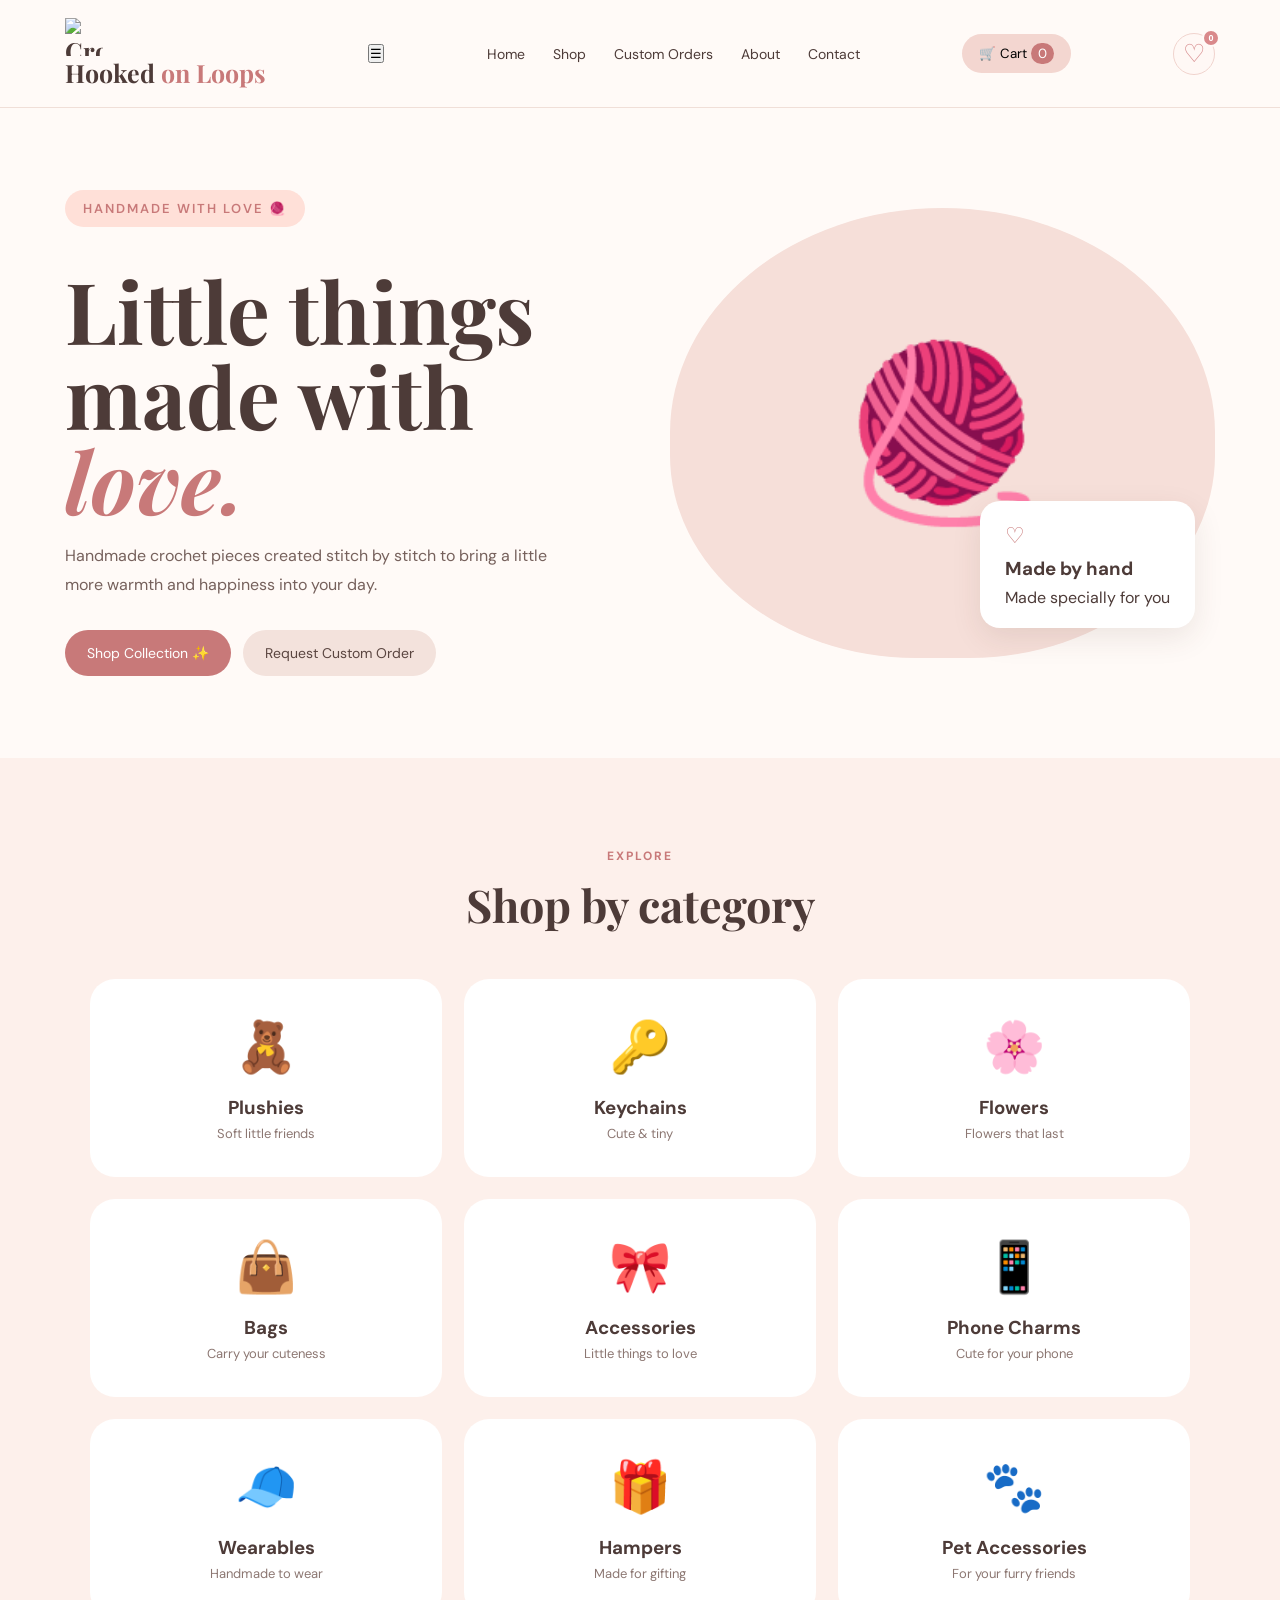
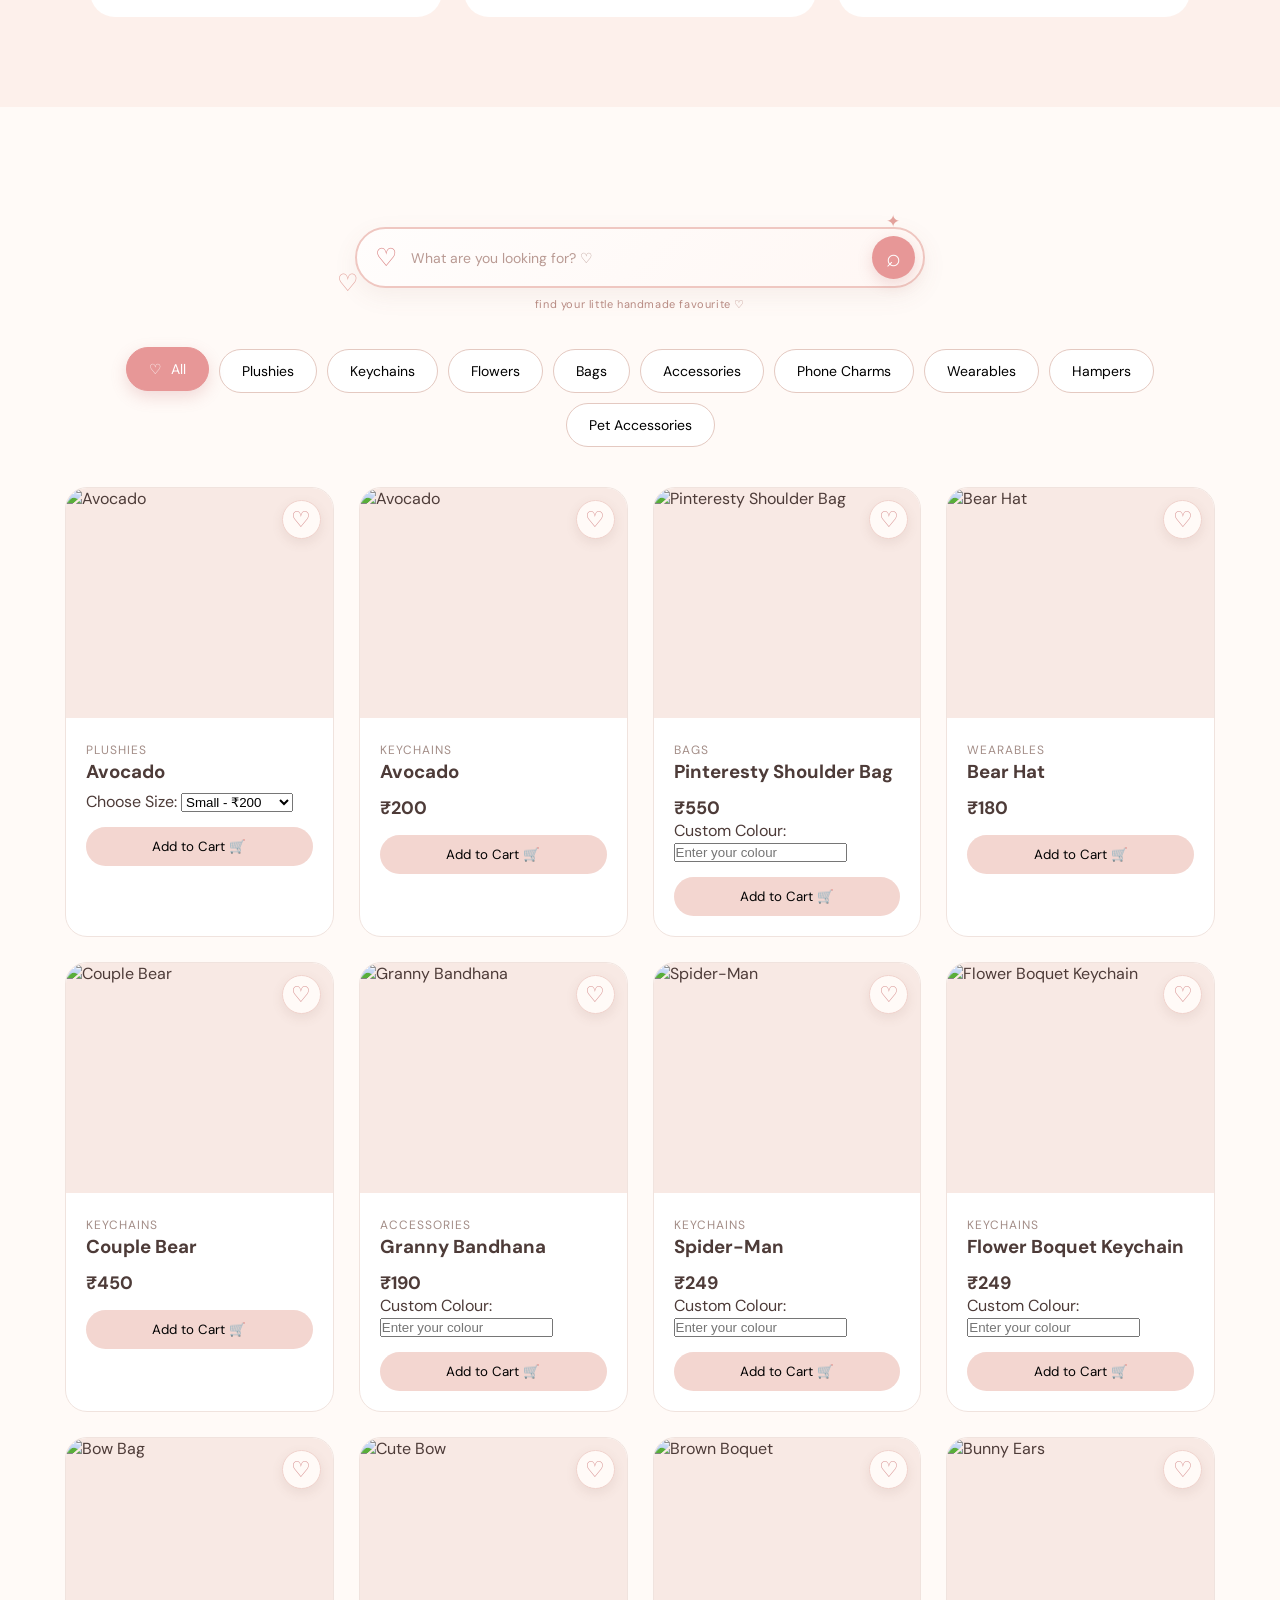
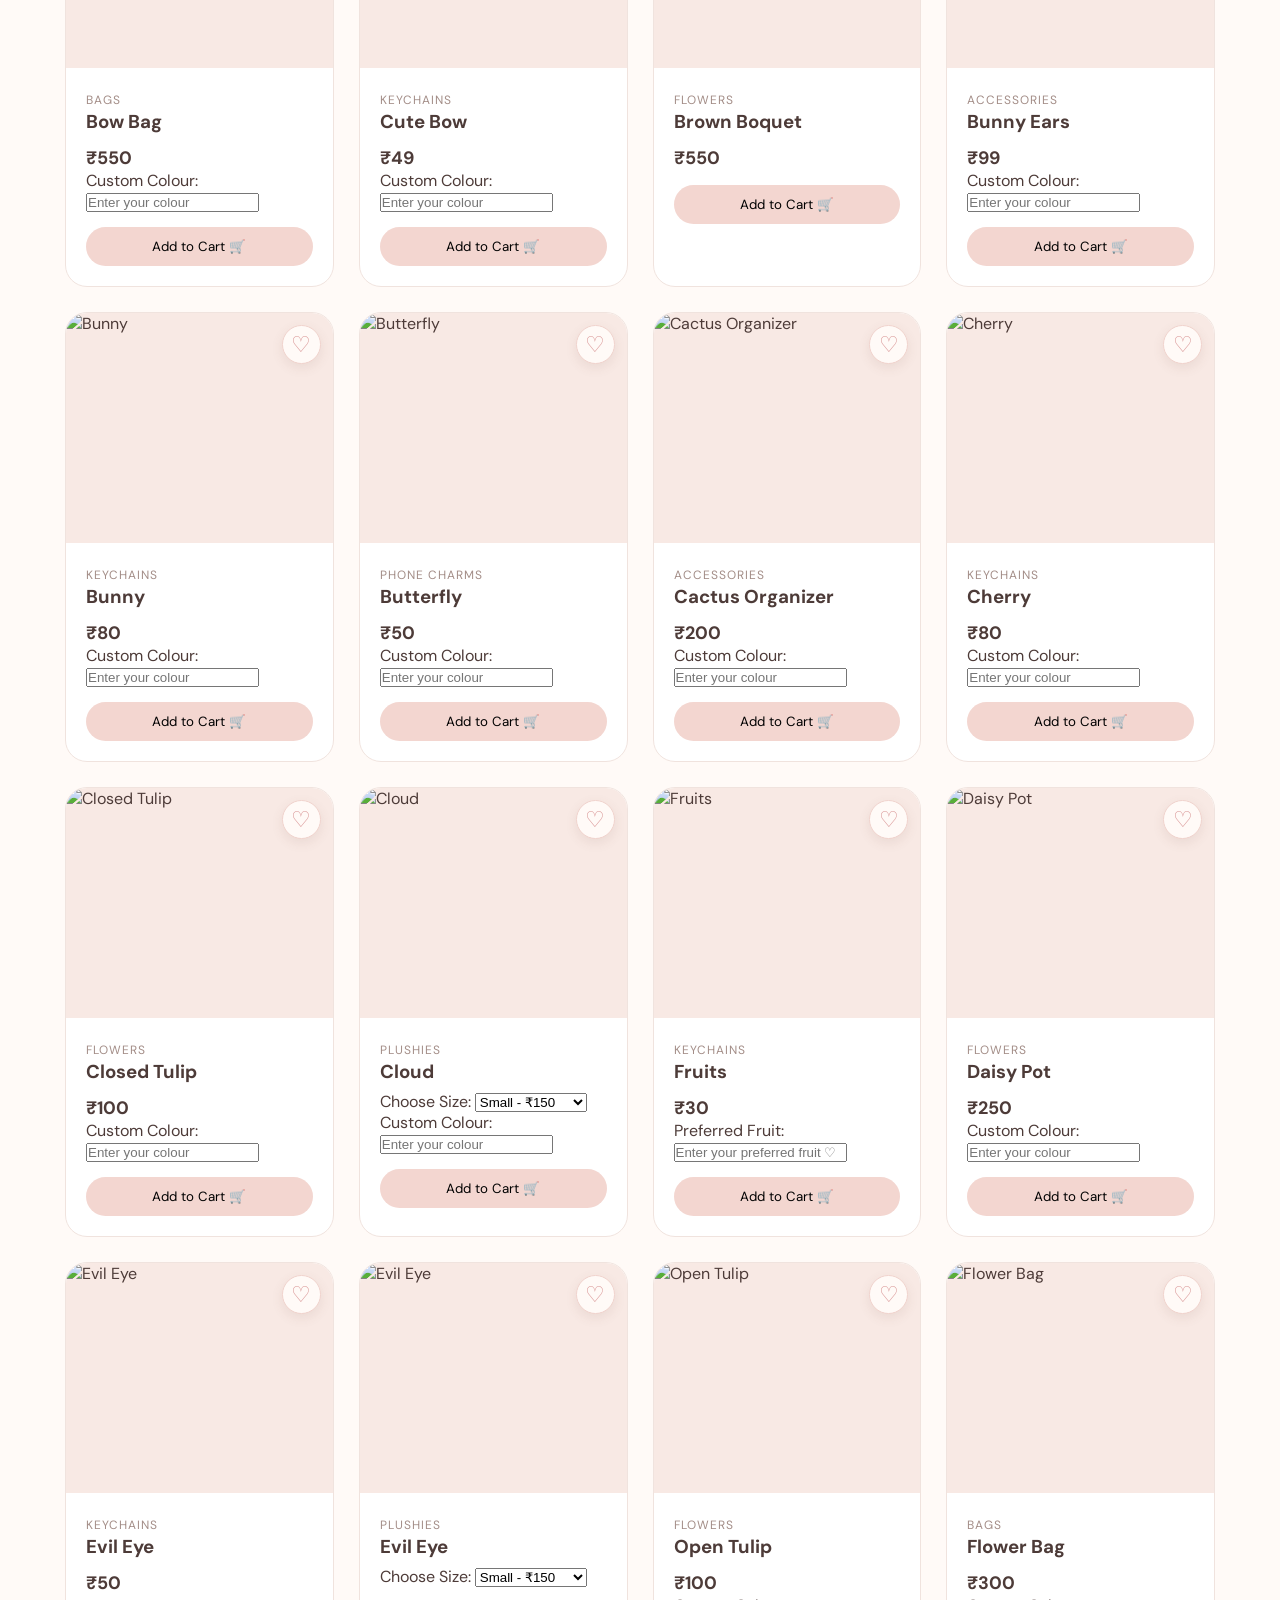
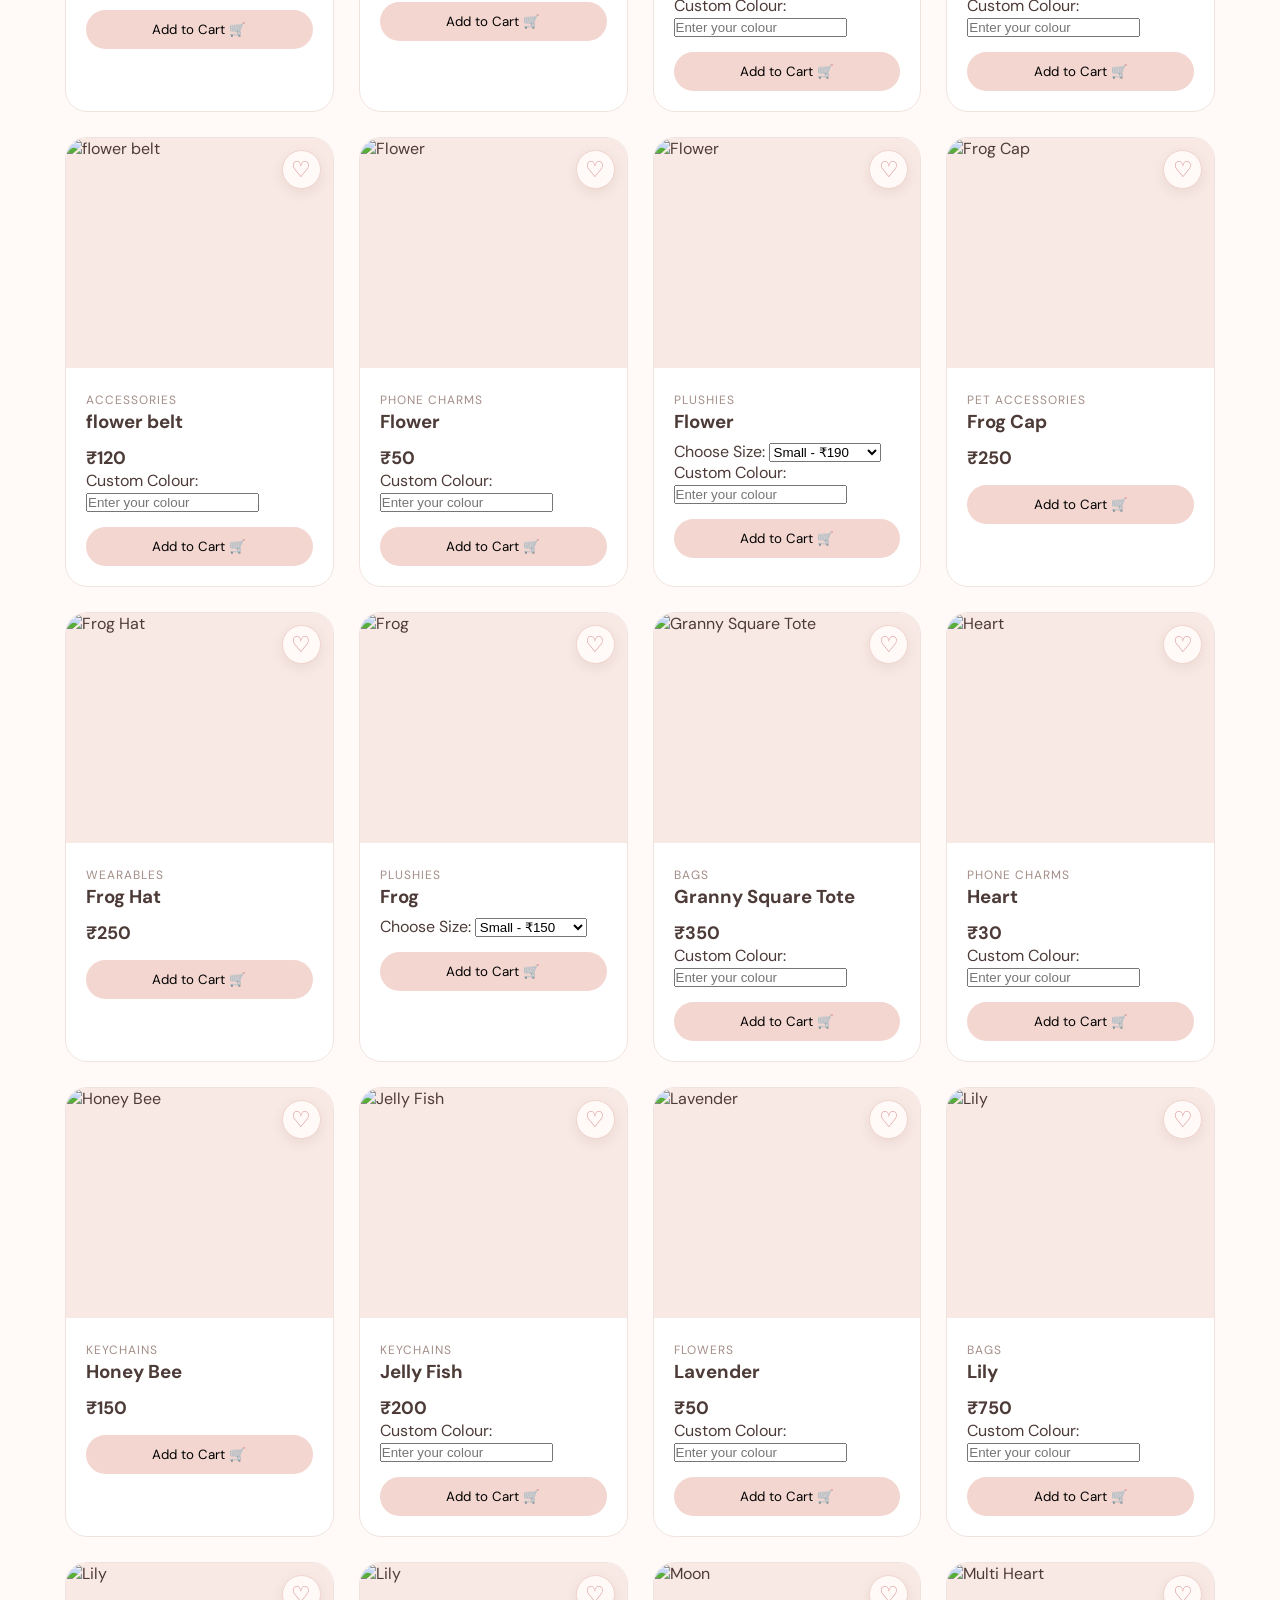
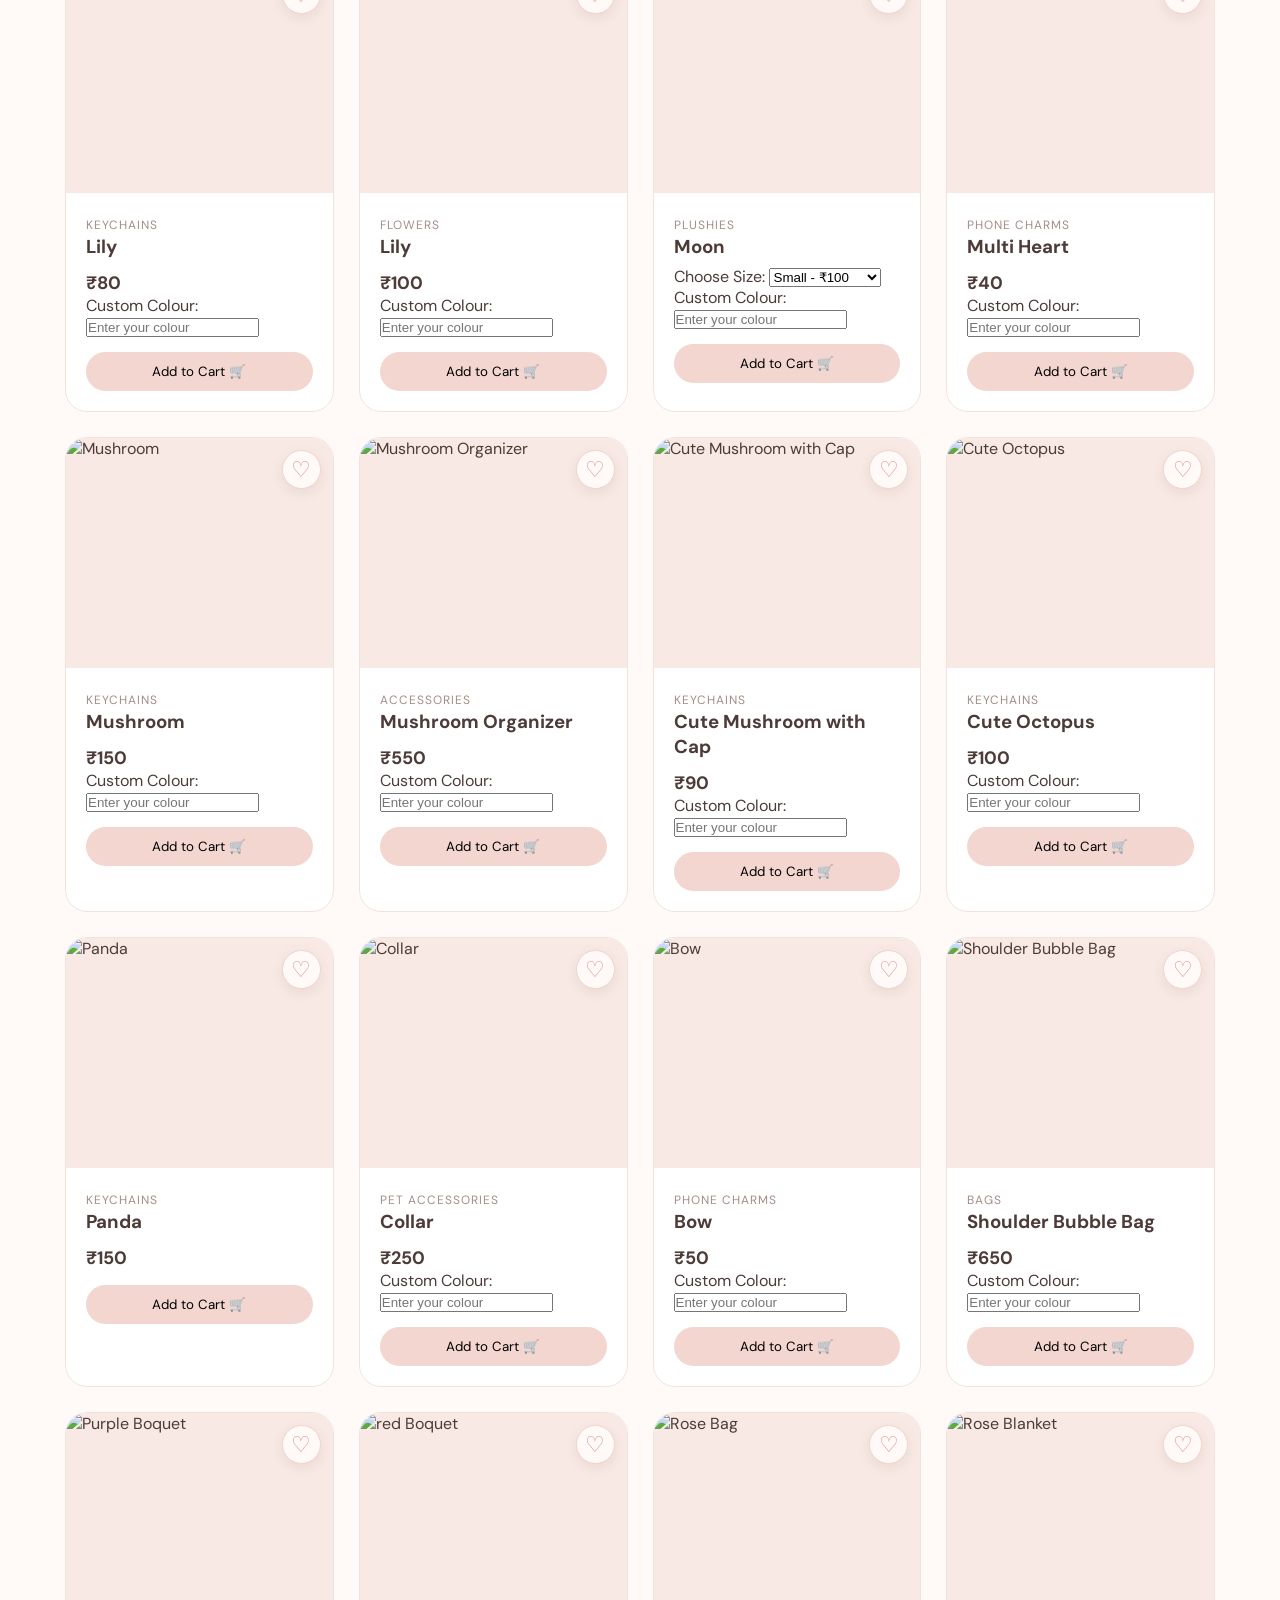
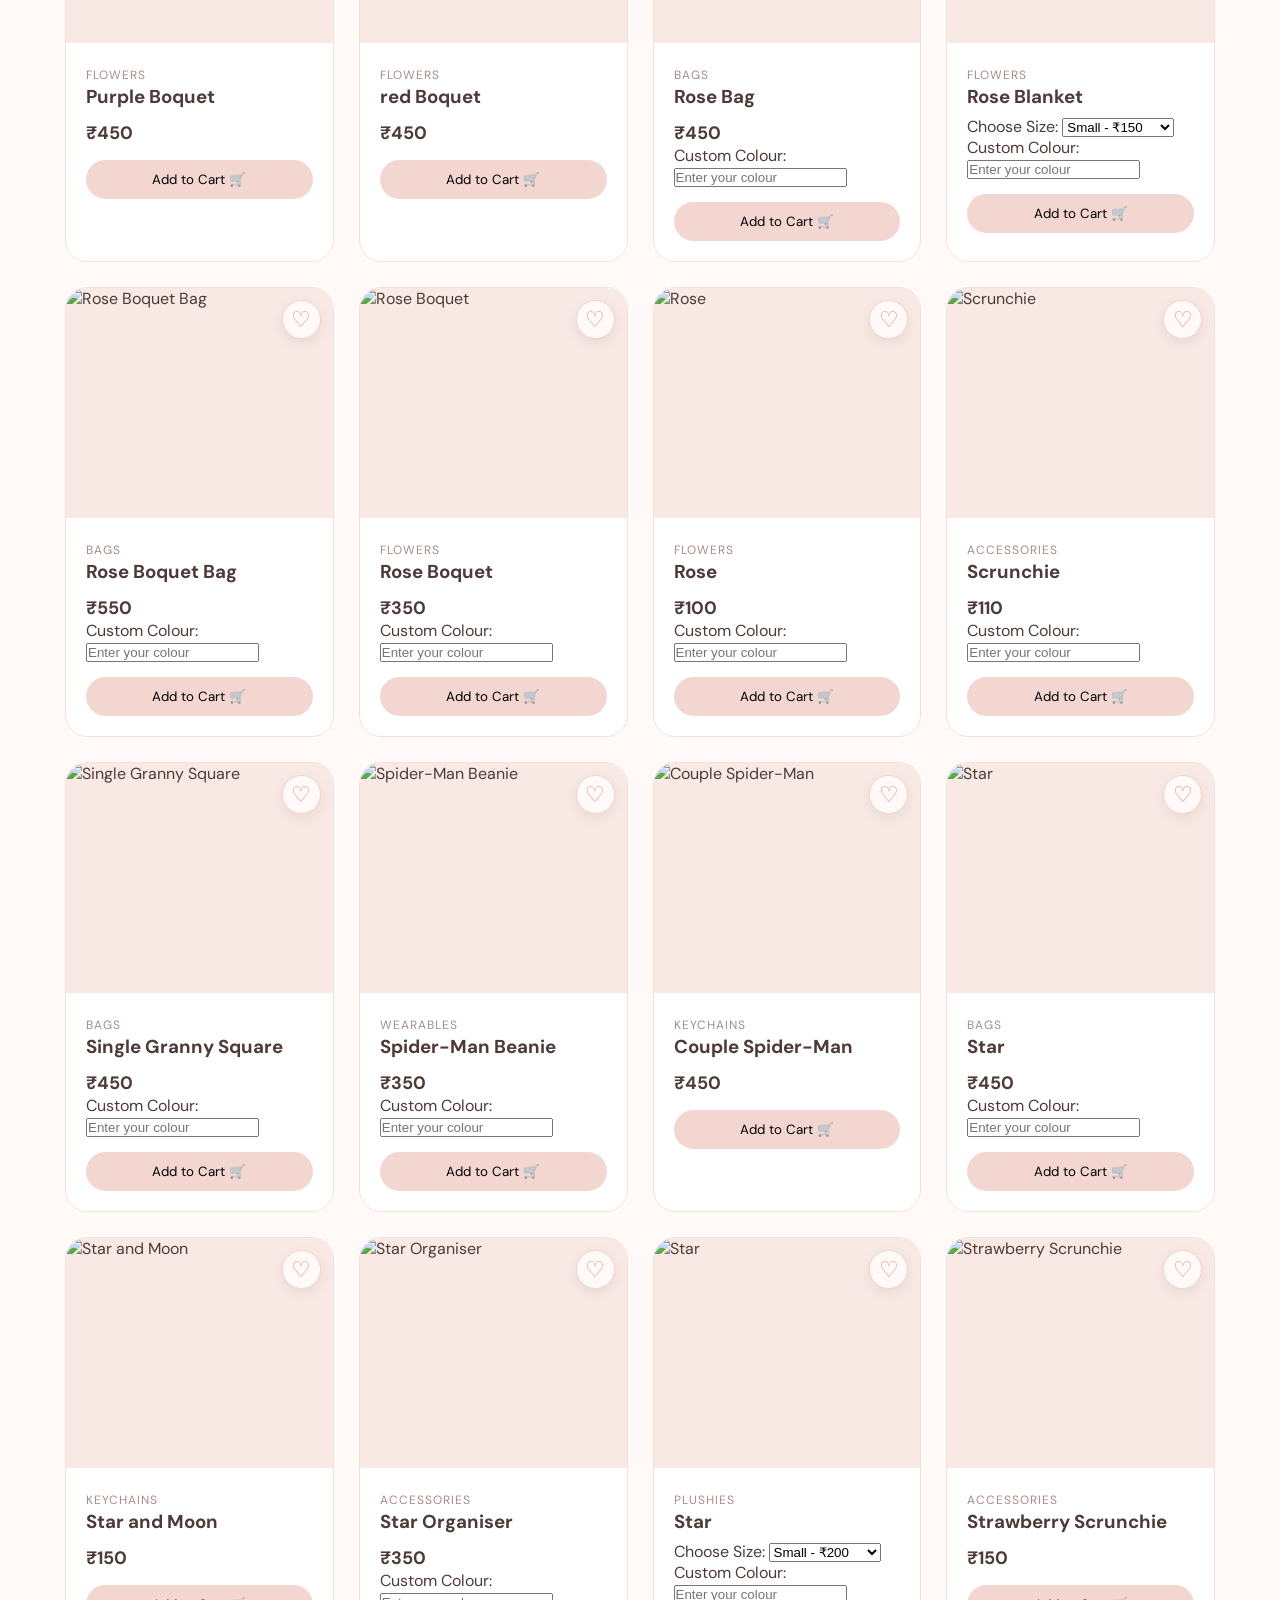
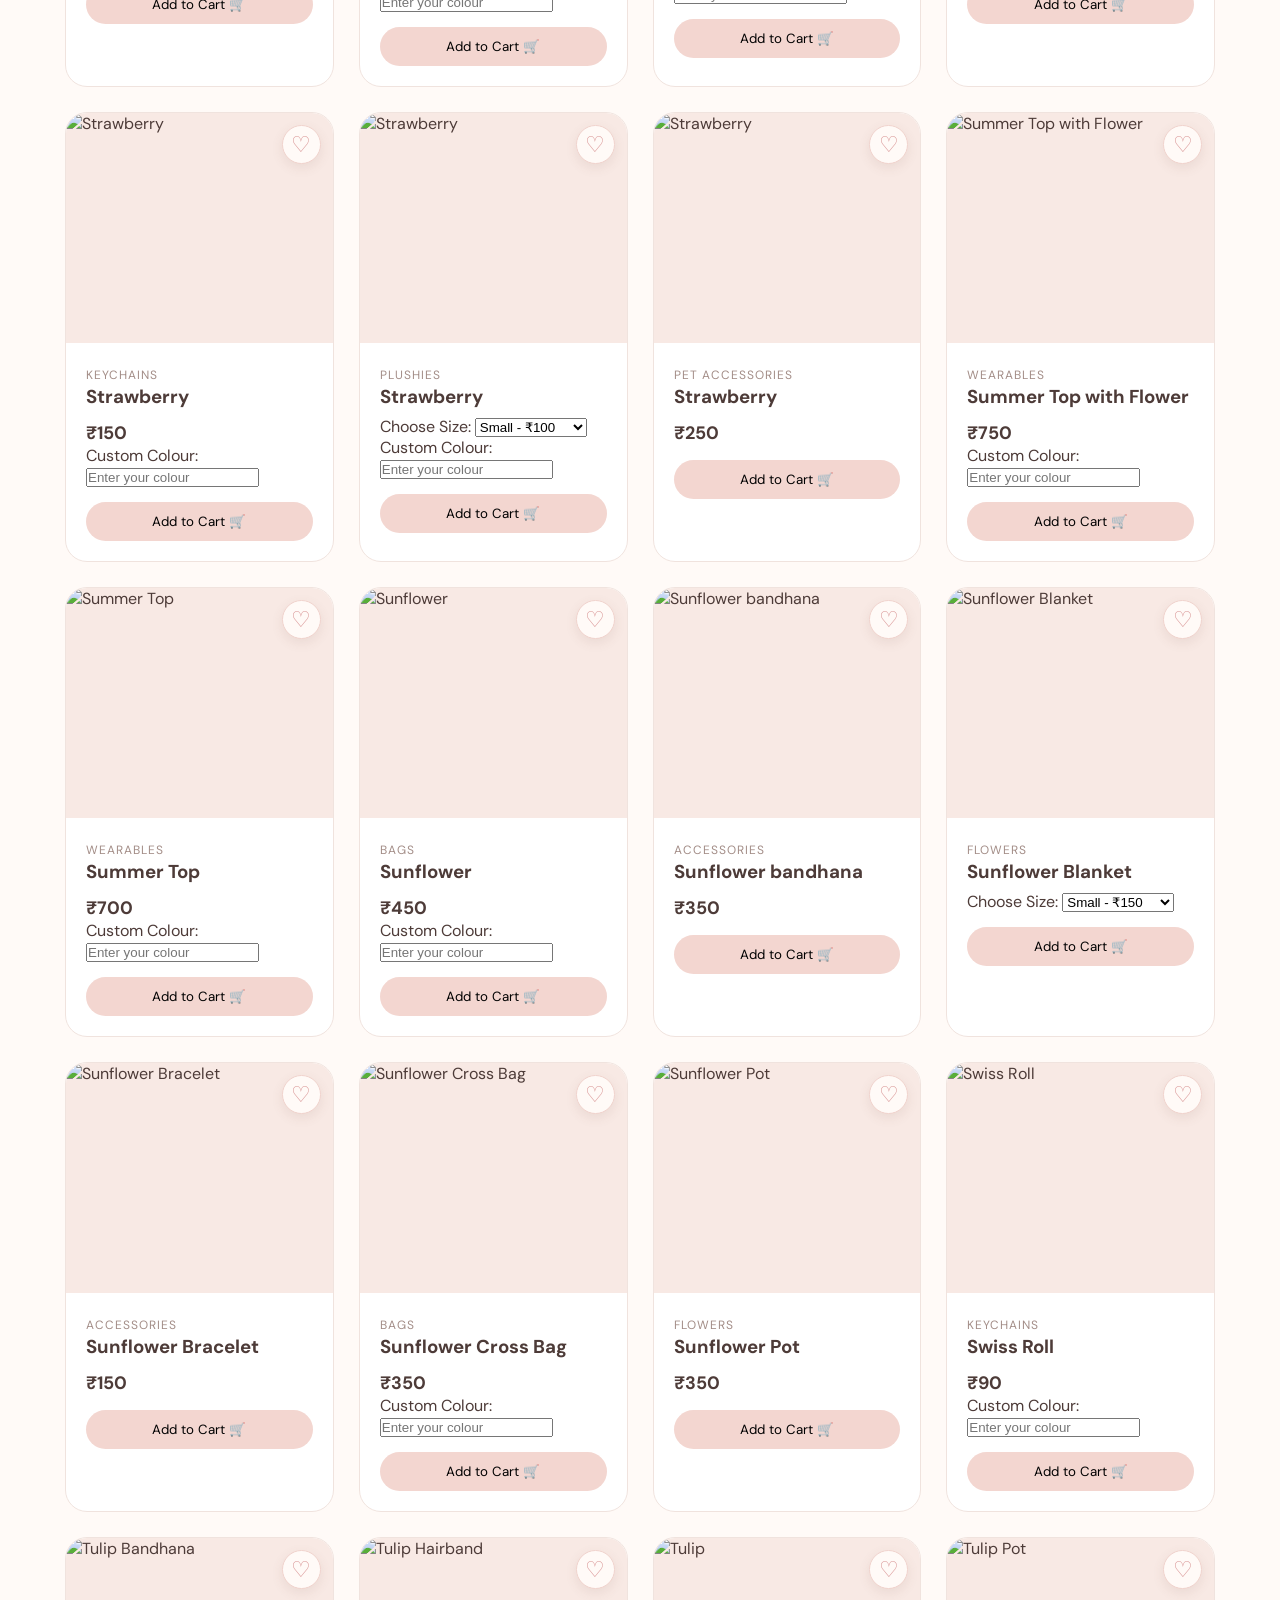
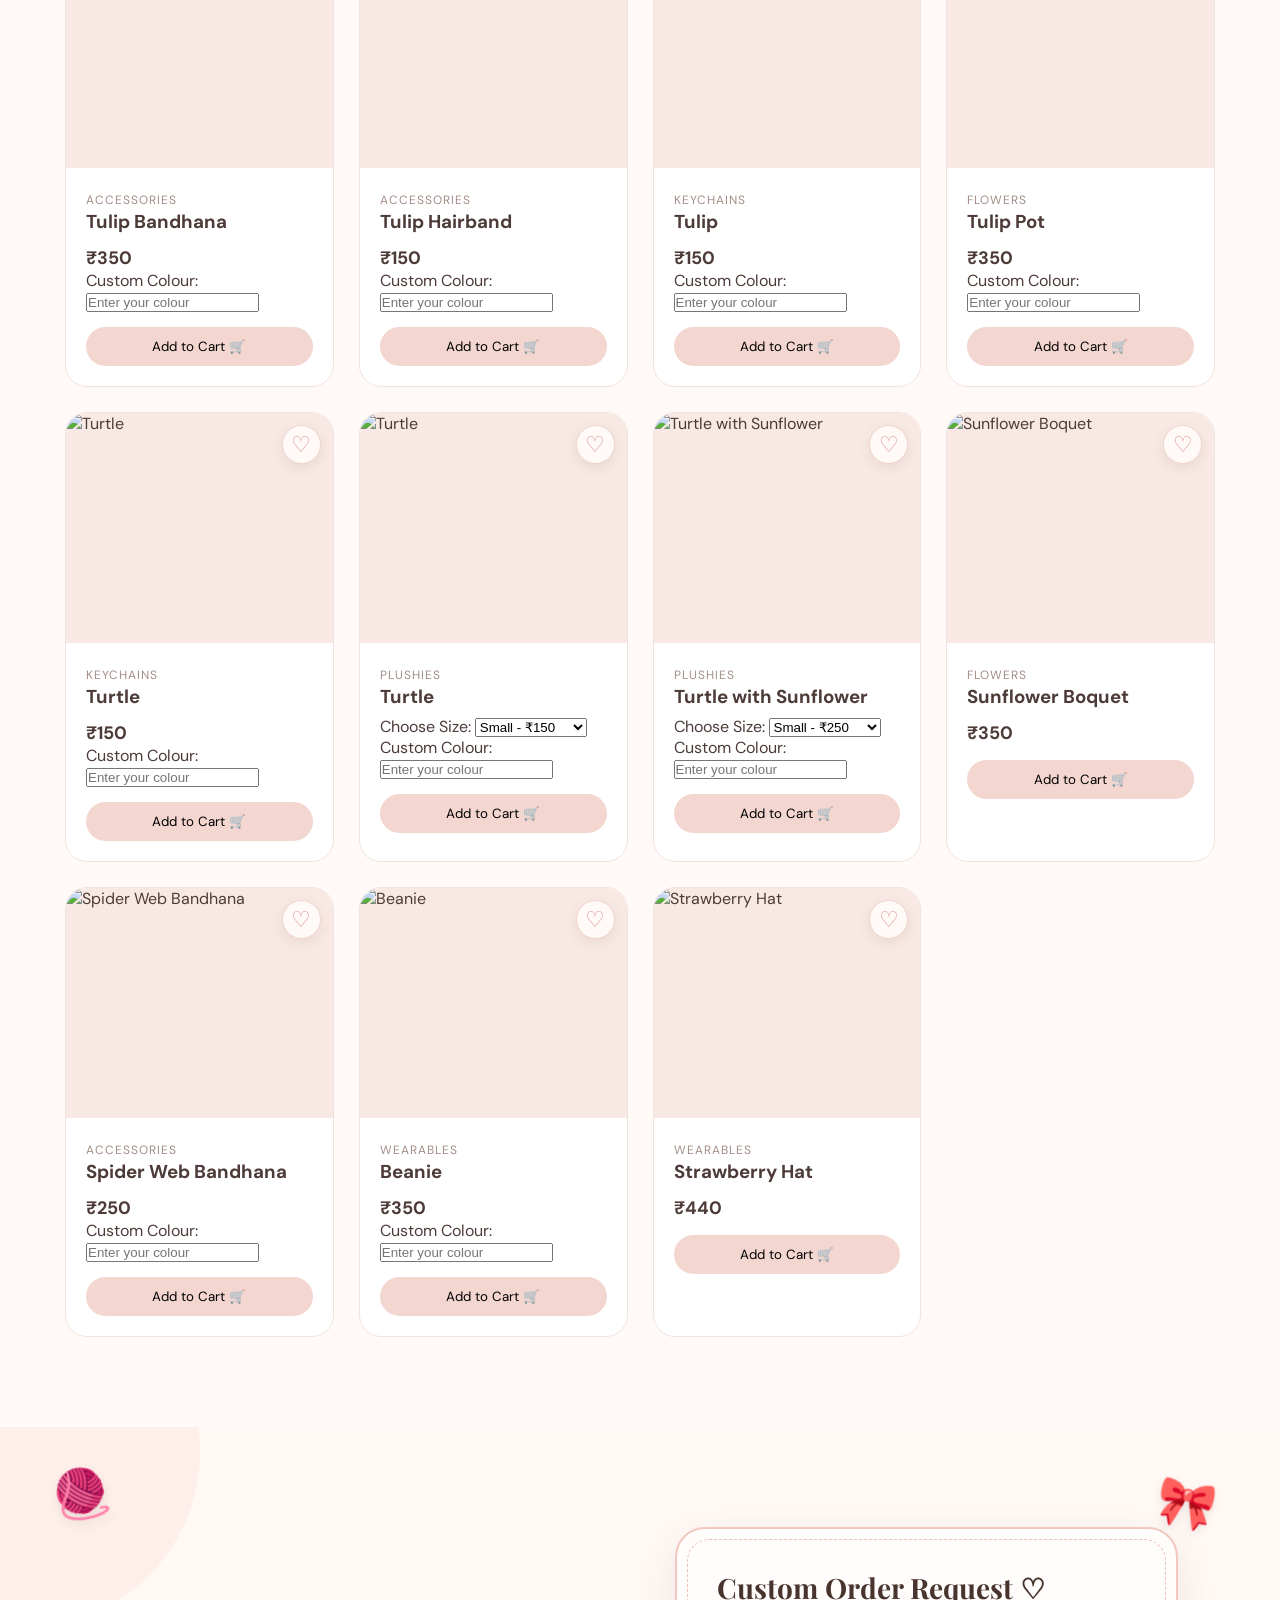
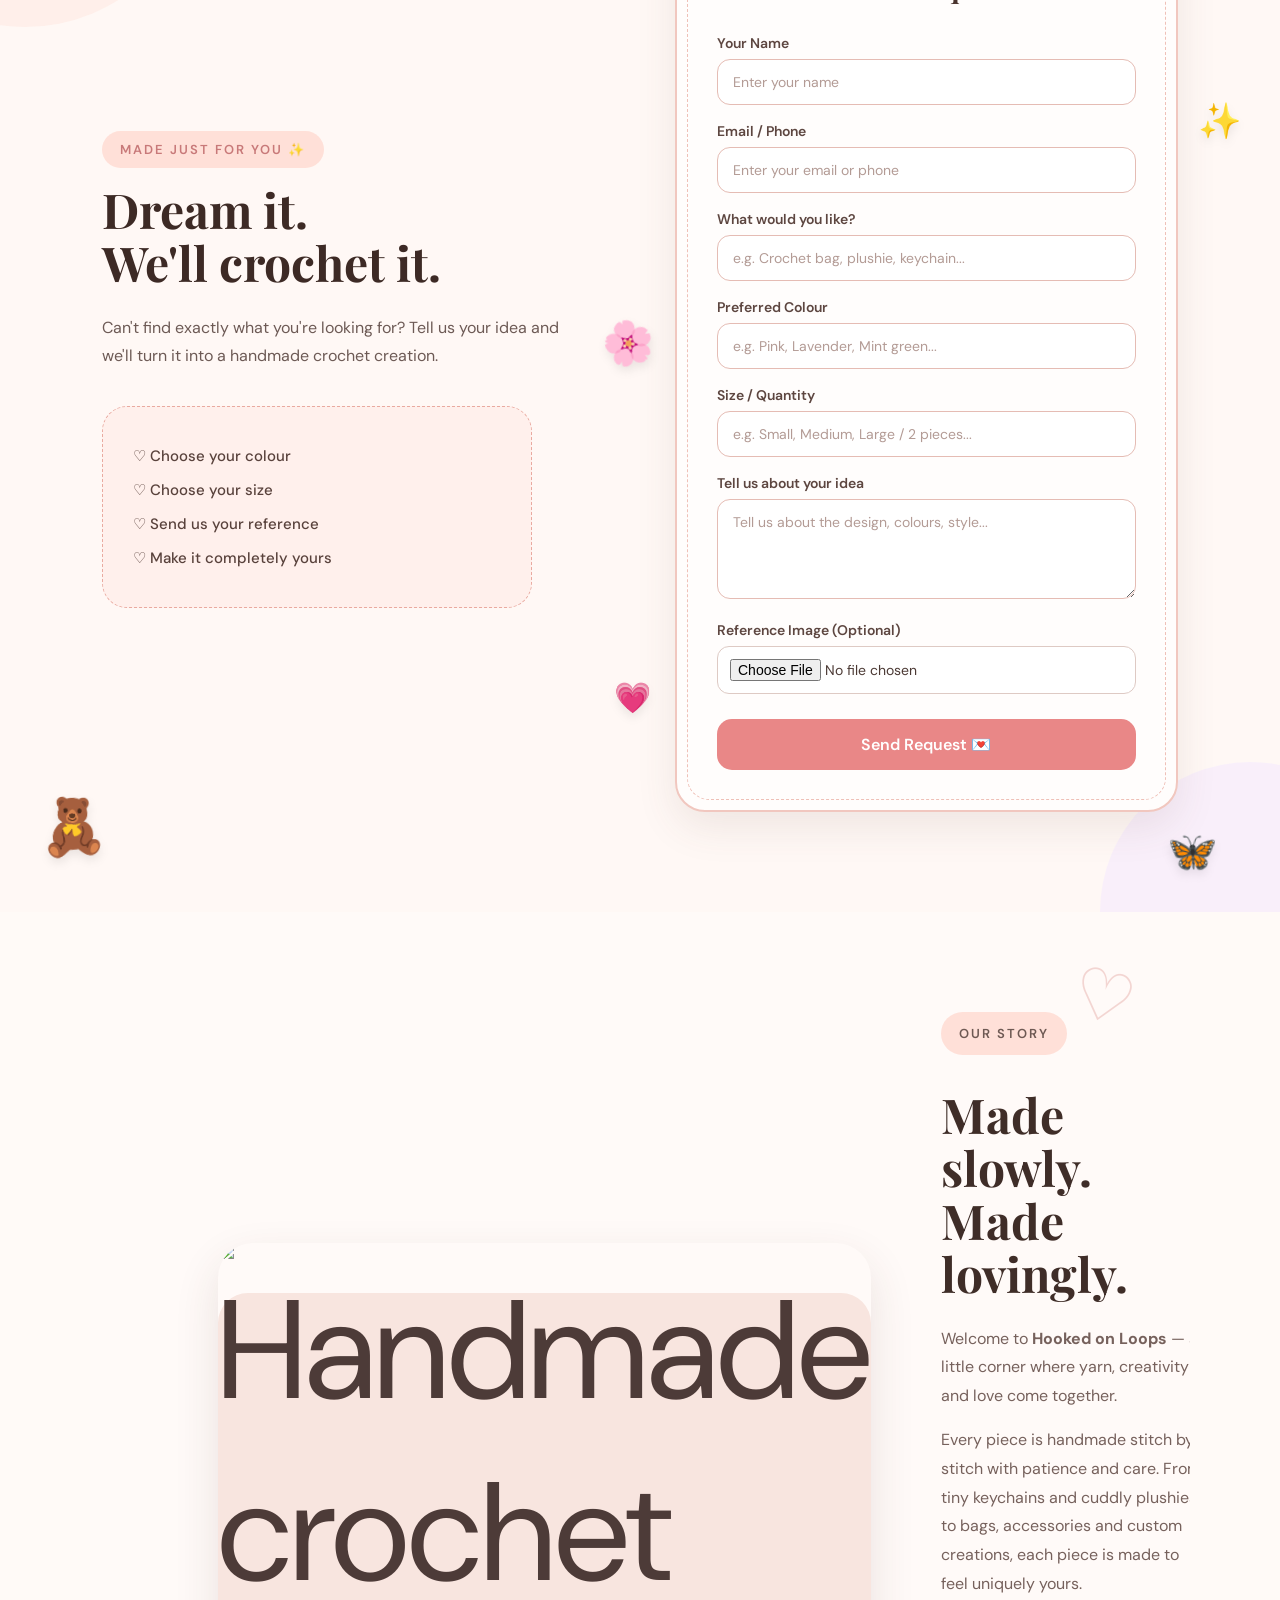
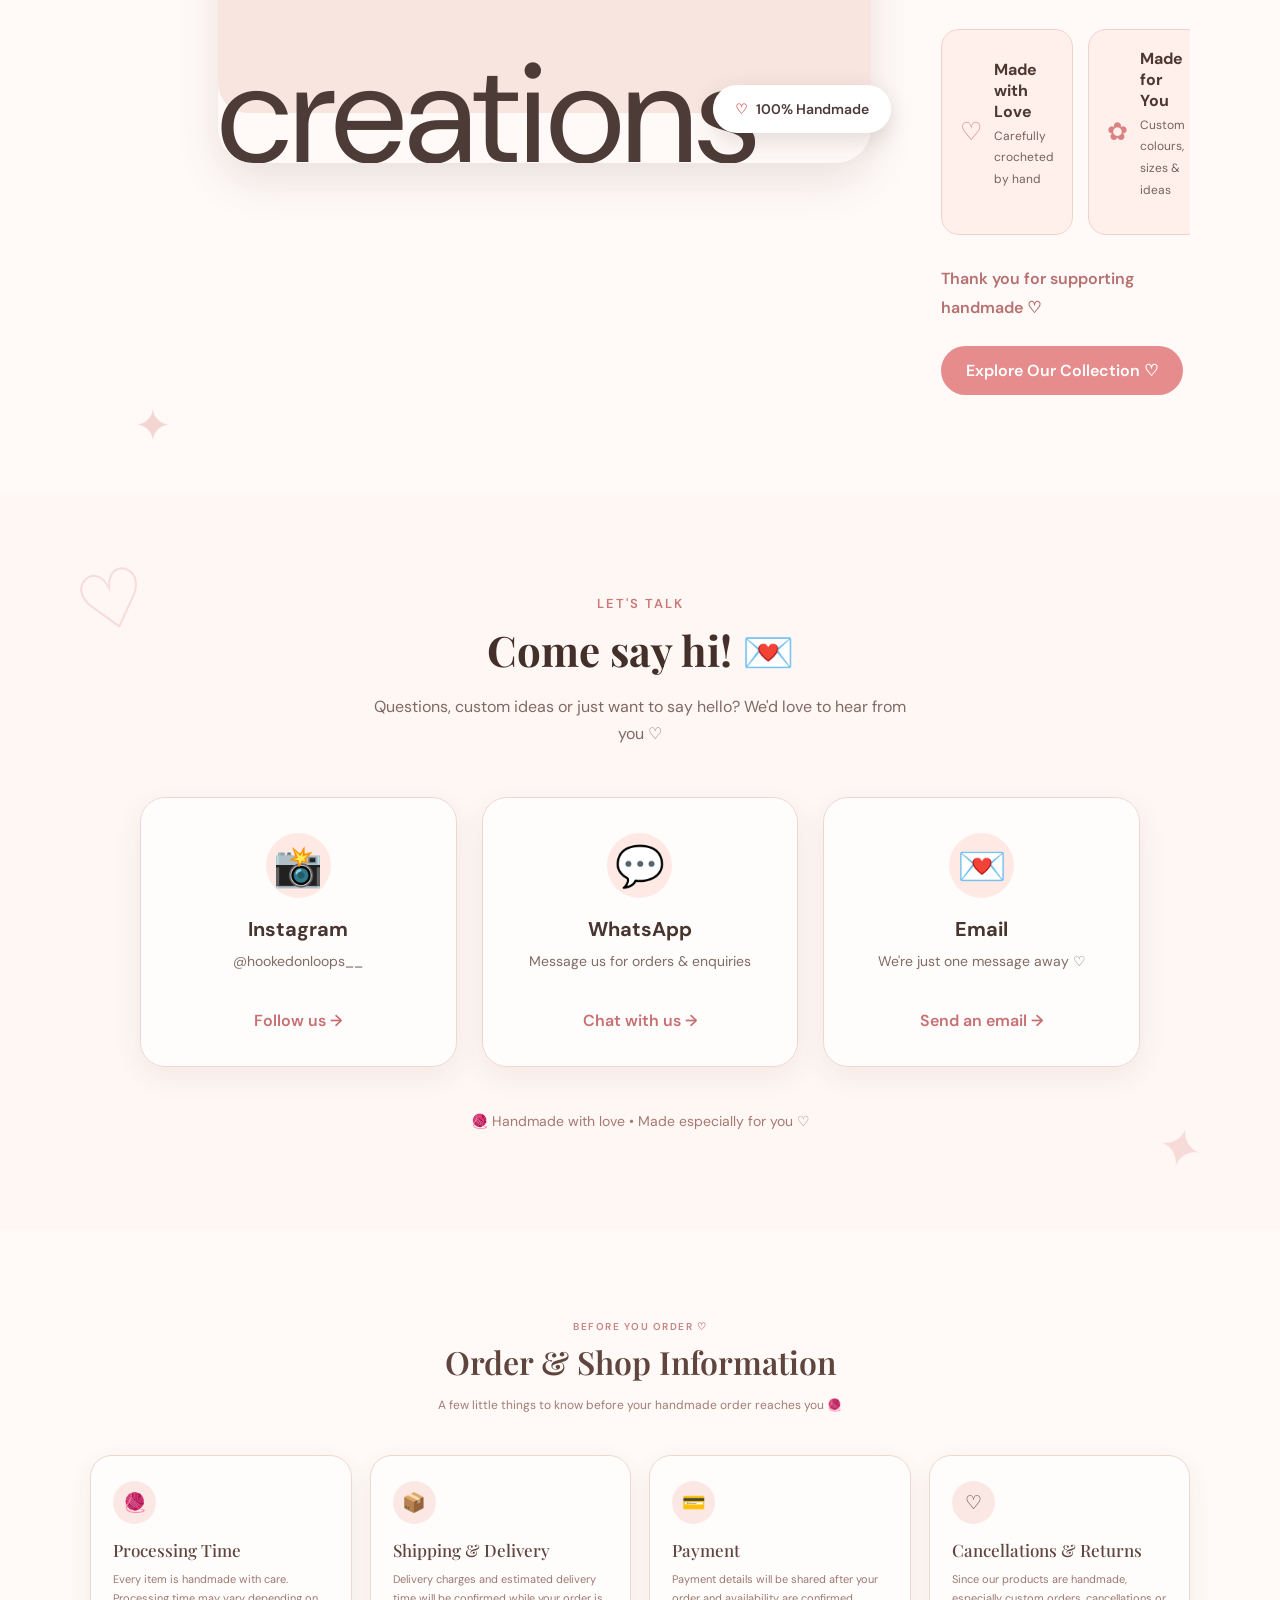
==== index.html @ af15c117 "Add files via upload" ====
<!DOCTYPE html>
<html lang="en">
<head>
    <meta charset="UTF-8">
    <meta name="viewport" content="width=device-width, initial-scale=1.0">
    <title>Hooked on Loops 🧶</title>

    <link rel="preconnect" href="https://fonts.googleapis.com">
    <link rel="preconnect" href="https://fonts.gstatic.com" crossorigin>
    <link href="https://fonts.googleapis.com/css2?family=DM+Sans:wght@400;500;600;700&family=Playfair+Display:wght@500;600;700&display=swap" rel="stylesheet">

    <link rel="stylesheet" href="style.css">
</head>

<body>

<!-- NAVBAR -->
<header>
    <nav class="navbar">

        <a href="#home" class="logo">

    <img
        src="images/yarnn.png"
        alt="Crochet yarn"
        class="logo-yarn-img"
    >

    Hooked <span>on Loops</span>

</a>
        <button
    class="mobile-menu-button"
    id="mobile-menu-button"
    type="button"
    onclick="toggleMobileMenu()"
    aria-label="Open menu"
>
    ☰
</button>
<div class="nav-links" id="nav-links">
            <a href="#home">Home</a>
            <a href="#shop">Shop</a>
            <a href="#custom">Custom Orders</a>
            <a href="#about">About</a>
            <a href="#contact">Contact</a>
        </div>

        <button class="cart-button" onclick="openCart()">
            🛒 Cart <span id="cart-count">0</span>
        </button>

        <button class="wishlist-toggle" onclick="openWishlist()">
    ♡
    <span id="wishlist-count">0</span>
</button>

    </nav>
</header>


<!-- HOME -->
<section id="home" class="hero">

    <div class="hero-text">

        <p class="small-title">HANDMADE WITH LOVE 🧶</p>

        <h1>
            Little things<br>
            made with <span>love.</span>
        </h1>

        <p>
            Handmade crochet pieces created stitch by stitch
            to bring a little more warmth and happiness into your day.
        </p>

        <div class="hero-buttons">
            <a href="#shop" class="primary-btn">Shop Collection ✨</a>
            <a href="#custom" class="secondary-btn">Request Custom Order</a>
        </div>

    </div>

    <div class="hero-image">
        <div class="yarn-decoration">🧶</div>
        <div class="hero-card">
            <span>♡</span>
            <h3>Made by hand</h3>
            <p>Made specially for you</p>
        </div>
    </div>

</section>


<!-- CATEGORIES -->
<section class="categories">

    <div class="section-heading">
        <p>EXPLORE</p>
        <h2>Shop by category</h2>
    </div>

    <div class="category-grid">

        <a href="#shop" class="category" onclick="filterProducts('plushies')">
            <div>🧸</div>
            <h3>Plushies</h3>
            <p>Soft little friends</p>
        </a>

        <a href="#shop" class="category" onclick="filterProducts('keychains')">
            <div>🔑</div>
            <h3>Keychains</h3>
            <p>Cute & tiny</p>
        </a>

        <a href="#shop" class="category" onclick="filterProducts('flowers')">
            <div>🌸</div>
            <h3>Flowers</h3>
            <p>Flowers that last</p>
        </a>

        <a href="#shop" class="category" onclick="filterProducts('bags')">
            <div>👜</div>
            <h3>Bags</h3>
            <p>Carry your cuteness</p>
        </a>

        <a href="#shop" class="category" onclick="filterProducts('accessories')">
            <div>🎀</div>
            <h3>Accessories</h3>
            <p>Little things to love</p>
        </a>

        <a href="#shop" class="category"  onclick="filterProducts('phone charms')">
            <div>📱</div>
            <h3>Phone Charms</h3>
            <p>Cute for your phone</p>
        </a>

        <a href="#shop" class="category" onclick="filterProducts('wearables')">
            <div>🧢</div>
            <h3>Wearables</h3>
            <p>Handmade to wear</p>
        </a>

        <a href="#shop" class="category" onclick="openHamperBuilder()">
            <div>🎁</div>
            <h3>Hampers</h3>
            <p>Made for gifting</p>
        </a>

        <a href="#shop" class="category" onclick="filterProducts('pet accessories')">
            <div>🐾</div>
            <h3>Pet Accessories</h3>
            <p>For your furry friends</p>
        </a>

    </div>

</section>

<!-- SHOP -->
<section id="shop" class="shop">

    <div class="shop-search-wrapper">

    <span class="search-sparkle sparkle-one">✦</span>
    <span class="search-sparkle sparkle-two">♡</span>

    <div class="shop-search">

        <span class="search-heart">♡</span>

        <input
            type="text"
            id="productSearch"
            placeholder="What are you looking for? ♡"
            oninput="searchProducts()"
        >

        <button
    type="button"
    class="search-button"
    aria-label="Search"
    onclick="searchProducts()"
>
    ⌕
</button>
         
</div>

    <p class="search-caption">
        find your little handmade favourite ♡
    </p>

</div>

<div class="filter-buttons">

    <button
        class="active-filter"
        onclick="filterProducts('all', this)">
        All
    </button>

    <button onclick="filterProducts('plushies', this)">
        Plushies
    </button>

    <button onclick="filterProducts('keychains', this)">
        Keychains
    </button>

    <button onclick="filterProducts('flowers', this)">
        Flowers
    </button>

    <button onclick="filterProducts('bags', this)">
        Bags
    </button>

    <button onclick="filterProducts('accessories', this)">
        Accessories
    </button>

    <button onclick="filterProducts('phone charms', this)">
        Phone Charms
    </button>

    <button onclick="filterProducts('wearables', this)">
        Wearables
    </button>

    <button onclick="openHamperBuilder()">
        Hampers
    </button>

    <button onclick="filterProducts('pet accessories', this)">
        Pet Accessories
    </button>

</div>

<div id="product-grid" class="product-grid"></div>

<!-- BUILD YOUR OWN HAMPER -->
<div id="hamper-builder" class="hamper-builder">

    <div class="hamper-builder-card">

        <span class="hamper-mini-label">
            BUILD YOUR OWN ♡
        </span>

        <h2>
            Create Your Hamper 🧺
        </h2>

        <p>
            Pick your favourite handmade pieces
            and build a hamper made just for you ♡
        </p>

        <button
            type="button"
            onclick="showHamperProducts()"
            class="hamper-start-button"
        >
            Choose Your Items ♡
        </button>

    </div>

</div>

<!-- YOUR HAMPER -->
<div id="hamper-selection-box" class="hamper-selection-box">

    <div class="hamper-selection-header">
        <span>🧺</span>

        <div>
            <p>YOUR LITTLE BASKET ♡</p>
            <h3>Your Hamper</h3>
        </div>
    </div>

    <div id="hamper-selected-items">
        <p class="empty-hamper-message">
            Your hamper is waiting for some handmade cuteness ♡
        </p>
    </div>

    <div class="hamper-size-choice">

    <label for="hamper-size">
        Choose Hamper Size ♡
    </label>

    <select id="hamper-size" onchange="updateHamperBox()">

        <option value="small" data-charge="50">
            Small Hamper - ₹50 packing
        </option>

        <option value="medium" data-charge="80">
            Medium Hamper - ₹80 packing
        </option>

        <option value="large" data-charge="120">
            Large Hamper - ₹120 packing
        </option>

    </select>

</div>

    <div class="hamper-selection-total">
        <span>Hamper Total</span>

        <strong>
            ₹<span id="hamper-total">0</span>
        </strong>
    </div>

    <button
    type="button"
    class="hamper-order-button"
    onclick="orderHamperWhatsApp()"
>
    Order This Hamper ♡
</button>

</div>

<!-- HAMPER PRODUCT SELECTION -->
<div id="hamper-products-area" class="hamper-products-area">

    <div class="hamper-products-heading">
        <p>PICK YOUR FAVOURITES ♡</p>
        <h2>Choose Items for Your Hamper</h2>
    </div>

    <div
        id="hamper-products-grid"
        class="hamper-products-grid"
    ></div>

</div>

        <!-- PRODUCT QUICK VIEW POPUP -->

<div id="product-modal" class="product-modal">

    <div class="product-modal-content">

        <!-- CLOSE BUTTON -->
        <button
            class="close-product-modal"
            onclick="closeProductModal()"
            aria-label="Close product popup"
        >
            ×
        </button>


        <!-- PRODUCT IMAGE -->
        <div class="product-modal-image">

            <span class="modal-image-heart">♡</span>

            <img
                id="modal-product-image"
                src=""
                alt=""
            >

        </div>


        <!-- PRODUCT INFORMATION -->
        <div class="product-modal-info">

            <p
                id="modal-product-category"
                class="modal-product-category"
            ></p>


            <h2 id="modal-product-name"></h2>


            <div class="modal-price-row">

                <div
                    id="modal-product-price"
                    class="modal-product-price"
                ></div>

                <span class="modal-handmade-label">
                    handmade ♡
                </span>

            </div>


            <p class="modal-product-note">
                Carefully crocheted by hand,
                stitch by stitch ♡
            </p>


            <!-- SIZE -->
            <div
                id="modal-product-size"
                class="modal-option-section"
            ></div>


            <!-- CUSTOM COLOUR -->
            <div
                id="modal-product-colour"
                class="modal-option-section"
            ></div>


            <!-- QUANTITY -->
            <div class="modal-quantity-section">

                <span>Quantity</span>

                <div class="modal-quantity-controls">

                    <button
                        type="button"
                        id="modal-quantity-minus"
                    >
                        −
                    </button>

                    <span id="modal-quantity">
                        1
                    </span>

                    <button
                        type="button"
                        id="modal-quantity-plus"
                    >
                        +
                    </button>

                </div>

            </div>


            <!-- ACTION BUTTONS -->
            <div class="modal-product-actions">

                <button
                    type="button"
                    id="modal-wishlist-button"
                    class="modal-wishlist-button"
                >
                    ♡
                </button>


                <button
                    type="button"
                    id="modal-add-cart"
                    class="modal-add-cart-button"
                >
                    Add to Cart ♡
                </button>

            </div>


            <p class="modal-little-message">
                🧶 made with yarn, patience & lots of love
            </p>

        </div>

    </div>

</div>
</section>


<!-- CUSTOM ORDER -->
<section id="custom" class="custom-section">

    <!-- Decorative stickers -->
    <div class="sticker yarn">🧶</div>
    <div class="sticker bow">🎀</div>
    <div class="sticker flower">🌸</div>
    <div class="sticker teddy">🧸</div>
    <div class="sticker sparkle">✨</div>
    <div class="sticker heart">💗</div>
    <div class="sticker butterfly">🦋</div>

    <div class="custom-content">

        <!-- LEFT SIDE -->
        <div class="custom-intro">

            <p class="small-title">
                MADE JUST FOR YOU ✨
            </p>

            <h2>
                Dream it.<br>
                We'll crochet it.
            </h2>

            <p class="custom-description">
                Can't find exactly what you're looking for?
                Tell us your idea and we'll turn it into
                a handmade crochet creation.
            </p>

            <div class="custom-points">

                <p>♡ Choose your colour</p>

                <p>♡ Choose your size</p>

                <p>♡ Send us your reference</p>

                <p>♡ Make it completely yours</p>

            </div>

        </div>


        <!-- RIGHT SIDE FORM -->
        <form id="custom-form" class="custom-form">

            <h3>
                Custom Order Request ♡
            </h3>


            <label for="customerName">
                Your Name
            </label>

            <input
                type="text"
                id="customerName"
                placeholder="Enter your name"
                required
            >


            <label for="customerContact">
                Email / Phone
            </label>

            <input
                type="text"
                id="customerContact"
                placeholder="Enter your email or phone"
                required
            >


            <label for="customItem">
                What would you like?
            </label>

            <input
                type="text"
                id="customItem"
                placeholder="e.g. Crochet bag, plushie, keychain..."
                required
            >


            <label for="customColour">
                Preferred Colour
            </label>

            <input
                type="text"
                id="customColour"
                placeholder="e.g. Pink, Lavender, Mint green..."
            >


            <label for="customSize">
                Size / Quantity
            </label>

            <input
                type="text"
                id="customSize"
                placeholder="e.g. Small, Medium, Large / 2 pieces..."
            >


            <label for="customMessage">
                Tell us about your idea
            </label>

            <textarea
                id="customMessage"
                rows="4"
                placeholder="Tell us about the design, colours, style..."
            ></textarea>


            <label for="customReference">
                Reference Image (Optional)
            </label>

            <input
                type="file"
                id="customReference"
                accept="image/*"
            >


            <button
                type="submit"
                class="primary-btn custom-submit"
            >
                Send Request 💌
            </button>

        </form>

    </div>

</section>


<!-- ABOUT -->
<section id="about" class="about">

    <div class="about-decoration about-heart">♡</div>
    <div class="about-decoration about-sparkle">✦</div>

    <div class="about-image">

        <img
            src="images/about.jpg"
            alt="Handmade crochet creations"
        >

        <div class="handmade-badge">
            <span>♡</span>
            100% Handmade
        </div>

    </div>


    <div class="about-text">

        <p class="small-title">OUR STORY</p>

        <h2>
            Made slowly.<br>
            Made lovingly.
        </h2>

        <p>
            Welcome to <strong>Hooked on Loops</strong> — a little
            corner where yarn, creativity and love come together.
        </p>

        <p>
            Every piece is handmade stitch by stitch with patience
            and care. From tiny keychains and cuddly plushies to bags,
            accessories and custom creations, each piece is made to
            feel uniquely yours.
        </p>


        <div class="about-features">

            <div class="about-feature">
                <span>♡</span>

                <div>
                    <strong>Made with Love</strong>
                    <p>Carefully crocheted by hand</p>
                </div>
            </div>


            <div class="about-feature">
                <span>✿</span>

                <div>
                    <strong>Made for You</strong>
                    <p>Custom colours, sizes & ideas</p>
                </div>
            </div>

        </div>


        <p class="about-thankyou">
            Thank you for supporting handmade ♡
        </p>


        <a href="#shop" class="about-shop-btn">
            Explore Our Collection ♡
        </a>

    </div>

</section>


<!-- CONTACT -->
<section id="contact" class="contact">

    <div class="contact-decoration contact-heart">♡</div>
    <div class="contact-decoration contact-star">✦</div>

    <div class="section-heading">
        <p>LET'S TALK</p>
        <h2>Come say hi! 💌</h2>

        <span class="contact-subtitle">
            Questions, custom ideas or just want to say hello?
            We'd love to hear from you ♡
        </span>
    </div>


    <div class="contact-grid">

        <!-- INSTAGRAM -->
        <div class="contact-card">

            <div class="contact-icon">
                📸
            </div>

            <h3>Instagram</h3>

            <p>@hookedonloops__</p>

            <a
                href="https://www.instagram.com/hookedonloops__/"
                target="_blank"
                rel="noopener noreferrer"
            >
                Follow us →
            </a>

        </div>


        <!-- WHATSAPP -->
        <div class="contact-card">

            <div class="contact-icon">
                💬
            </div>

            <h3>WhatsApp</h3>

            <p>Message us for orders & enquiries</p>

          <a
    href="https://wa.me/919945378561"
    class="contact-whatsapp"
    target="_blank"
    rel="noopener noreferrer"
>
    Chat with us →
</a>
        </div>


        <!-- EMAIL -->
        <div class="contact-card">

            <div class="contact-icon">
                💌
            </div>

            <h3>Email</h3>

            <p>We're just one message away ♡</p>

            <a
                href="mailto:hookedonloopss@gmail.com"
            >
                Send an email →
            </a>

        </div>

    </div>


    <div class="contact-note">
        🧶 Handmade with love • Made especially for you ♡
    </div>

</section>
 
 <!-- SHOP INFORMATION -->
<section class="shop-info-section">

    <div class="section-heading">
        <p>BEFORE YOU ORDER ♡</p>
        <h2>Order & Shop Information</h2>
        <span>
            A few little things to know before your handmade order reaches you 🧶
        </span>
    </div>

    <div class="shop-info-grid">

        <div class="shop-info-card">
            <div class="shop-info-icon">🧶</div>
            <h3>Processing Time</h3>
            <p>
                Every item is handmade with care.
                Processing time may vary depending on the product,
                quantity and customisation requested.
            </p>
        </div>

        <div class="shop-info-card">
            <div class="shop-info-icon">📦</div>
            <h3>Shipping & Delivery</h3>
            <p>
                Delivery charges and estimated delivery time
                will be confirmed while your order is being
                finalised through WhatsApp.
            </p>
        </div>

        <div class="shop-info-card">
            <div class="shop-info-icon">💳</div>
            <h3>Payment</h3>
            <p>
                Payment details will be shared after your order
                and availability are confirmed.
                Please complete payment only through the details
                provided by us.
            </p>
        </div>

        <div class="shop-info-card">
            <div class="shop-info-icon">♡</div>
            <h3>Cancellations & Returns</h3>
            <p>
                Since our products are handmade, especially custom
                orders, cancellations or returns may be limited once
                work has started. Please contact us if there is an
                issue with your order.
            </p>
        </div>

        <div class="shop-info-card">
            <div class="shop-info-icon">🔒</div>
            <h3>Your Privacy</h3>
            <p>
                The contact and delivery details you provide are used
                only for communicating about and fulfilling your order.
                Please avoid sending unnecessary sensitive information.
            </p>
        </div>

    </div>

</section>

<!-- FOOTER -->
<footer class="site-footer">

    <div class="footer-main">

        <!-- BRAND -->
        <div class="footer-brand">

            <div class="footer-logo">
                Hooked on Loops ♡
            </div>

            <p>
                Handmade with love, one stitch at a time.
                Little pieces made to bring a little more
                happiness into your day ♡
            </p>

            <a
                href="https://www.instagram.com/hookedonloops__/"
                target="_blank"
                rel="noopener noreferrer"
                class="footer-instagram"
            >
                📸 @hookedonloops__
            </a>

        </div>


        <!-- QUICK LINKS -->
        <div class="footer-column">

            <h3>Explore</h3>

            <a href="#home">Home</a>
            <a href="#shop">Shop</a>
            <a href="#custom">Custom Orders</a>
            <a href="#about">Our Story</a>
            <a href="#contact">Contact</a>

        </div>


        <!-- SHOP -->
        <div class="footer-column">

    <h3>Shop ♡</h3>

    <a href="#shop" onclick="filterProducts('plushies')">
        Plushies
    </a>

    <a href="#shop" onclick="filterProducts('keychains')">
        Keychains
    </a>

    <a href="#shop" onclick="filterProducts('bags')">
        Bags
    </a>

    <a href="#shop" onclick="filterProducts('flowers')">
        Flowers
    </a>

    <a href="#shop" onclick="filterProducts('wearables')">
        Wearables
    </a>

</div>

        <!-- MESSAGE -->
        <div class="footer-message">

            <div class="footer-heart">♡</div>

            <h3>Made especially for you</h3>

            <p>
                Have something special in mind?
                We'd love to crochet your idea.
            </p>

            <a href="#custom">
                Create Something Special →
            </a>

        </div>

    </div>


    <div class="footer-divider"></div>


    <div class="footer-bottom">

        <p>
            © 2026 Hooked on Loops
        </p>

        <p>
            Made with 🧶 + ♡
        </p>

    </div>

</footer>
 
 
<!-- CART POPUP --> 
<div id="cart-overlay" class="cart-overlay"> 
 
    <div class="cart"> 
 
        <button class="close-cart" onclick="closeCart()">×</button> 
 
        <h2>Your Cart 🛒</h2> 
 
        <div id="cart-items"></div> 
 
        <div class="cart-bottom"> 
 
            <div class="cart-total"> 
                Total: 
                <strong>₹<span id="cart-total">0</span></strong> 
            </div> 
 
            <button onclick="checkout()" class="primary-btn"> 
                Place Order 💌 
            </button> 
 
        </div> 
 
    </div> 
 
</div> 
 
<!-- CHECKOUT DETAILS POPUP -->
<div id="checkout-overlay" class="checkout-overlay">

    <div class="checkout-box">

        <button
            type="button"
            class="close-checkout"
            onclick="closeCheckout()"
        >
            ×
        </button>

        <div class="checkout-heading">

            <span class="checkout-heart">♡</span>

            <p>ALMOST YOURS 🧶</p>

            <h2>Delivery Details</h2>

            <span>
                Tell us where your handmade goodies
                should find you ♡
            </span>

        </div>


        <div class="checkout-form">

            <label for="checkout-name">
                Your Name *
            </label>

            <input
                type="text"
                id="checkout-name"
                placeholder="Enter your name"
                required
            >


            <label for="checkout-phone">
                Phone Number *
            </label>

            <input
                type="tel"
                id="checkout-phone"
                placeholder="Enter your phone number"
                required
            >


            <label for="checkout-address">
                Delivery Address *
            </label>

            <textarea
                id="checkout-address"
                rows="3"
                placeholder="House name, street, area..."
                required
            ></textarea>


            <label for="checkout-city">
                City / Place *
            </label>

            <input
                type="text"
                id="checkout-city"
                placeholder="Enter your city or place"
                required
            >


            <label for="checkout-pincode">
                Pincode *
            </label>

            <input
                type="text"
                id="checkout-pincode"
                placeholder="Enter your pincode"
                maxlength="6"
                required
            >


            <label for="checkout-note">
                Order Note
                <span>(optional)</span>
            </label>

            <textarea
                id="checkout-note"
                rows="2"
                placeholder="Anything you'd like us to know? ♡"
            ></textarea>


            <div class="checkout-order-total">

    <span>Order Total</span>

    <strong>
        ₹<span id="checkout-total">0</span>
    </strong>

</div>
<button
                type="button"
                class="checkout-whatsapp-btn"
                onclick="sendWhatsAppOrder()"
            >
                Continue to WhatsApp 💌
            </button>


            <p class="checkout-safe-note">
                ♡ Your order will be confirmed through WhatsApp
            </p>

        </div>

    </div>

</div>

<!-- CUTE ADDED TO CART TOAST -->
<div id="cart-toast" class="cart-toast">

    <div class="cart-toast-icon">♡</div>

    <div class="cart-toast-text">
        <strong>Added to cart ♡</strong>
        <span>Something cute is waiting for you!</span>
    </div>

</div>

<!-- WISHLIST POPUP -->
<div id="wishlist-overlay" class="wishlist-overlay">

    <div class="wishlist-box">

        <button
            class="close-wishlist"
            onclick="closeWishlist()"
            aria-label="Close wishlist"
        >
            ×
        </button>

        <h2>Your Favourites ♡</h2>

        <div id="wishlist-items"></div>

    </div>

</div>

<script src="script.js"></script> 
 
</body> 
</html>
---- style.css ----
* {
    margin: 0;
    padding: 0;
    box-sizing: border-box;
}

html {
    scroll-behavior: smooth;
}

body {
    font-family: "DM Sans", sans-serif;
    background: #fffaf7;
    color: #4d3b38;
}

a {
    text-decoration: none;
    color: inherit;
}

/* NAVBAR */

header {
    background: rgba(255,250,247,0.95);
    position: sticky;
    top: 0;
    z-index: 100;
    border-bottom: 1px solid #f0dfd8;
}

.navbar {
    max-width: 1200px;
    margin: auto;
    padding: 18px 25px;
    display: flex;
    align-items: center;
    justify-content: space-between;
}

.logo {
    font-family: "Playfair Display", serif;
    font-size: 25px;
    font-weight: 700;
}

.logo span {
    color: #c87979;
}

.nav-links {
    display: flex;
    gap: 28px;
}

.nav-links a {
    font-size: 14px;
    transition: 0.3s;
}

.nav-links a:hover {
    color: #c87979;
}

.cart-button {
    border: none;
    background: #f3d6d0;
    padding: 11px 17px;
    border-radius: 30px;
    cursor: pointer;
    font-family: inherit;
}

#cart-count {
    background: #c87979;
    color: white;
    padding: 2px 7px;
    border-radius: 20px;
}


/* HERO */

.hero {
    max-width: 1200px;
    margin: auto;
    min-height: 650px;
    padding: 80px 25px;
    display: grid;
    grid-template-columns: 1fr 1fr;
    align-items: center;
    gap: 60px;
}

.small-title,
.section-heading p {
    color: #c87979;
    font-size: 12px;
    letter-spacing: 2px;
    font-weight: 700;
}

.hero h1 {
    font-family: "Playfair Display", serif;
    font-size: clamp(55px, 7vw, 85px);
    line-height: 1;
    margin: 20px 0;
}

.hero h1 span {
    color: #c87979;
    font-style: italic;
}

.hero-text > p:not(.small-title) {
    max-width: 500px;
    line-height: 1.8;
    color: #76615c;
}

.hero-buttons {
    display: flex;
    gap: 12px;
    margin-top: 30px;
    flex-wrap: wrap;
}

.primary-btn,
.secondary-btn {
    display: inline-block;
    border: none;
    padding: 14px 22px;
    border-radius: 30px;
    cursor: pointer;
    font-family: inherit;
    font-size: 14px;
}

.primary-btn {
    background: #c87979;
    color: white;
}

.secondary-btn {
    background: #f3e2dc;
    color: #5a4540;
}


/* HERO DECORATION */

.hero-image {
    height: 450px;
    background: #f6dfd9;
    border-radius: 50% 50% 45% 45%;
    position: relative;
    display: flex;
    align-items: center;
    justify-content: center;
}

.yarn-decoration {
    font-size: 170px;
}

.hero-card {
    position: absolute;
    bottom: 30px;
    right: 20px;
    background: white;
    padding: 20px 25px;
    border-radius: 20px;
    box-shadow: 0 10px 30px rgba(80,50,40,0.1);
}

.hero-card span {
    color: #c87979;
    font-size: 22px;
}

.hero-card h3 {
    margin: 6px 0;
}


/* SECTIONS */

section {
    padding: 90px 25px;
}

.section-heading {
    text-align: center;
    margin-bottom: 45px;
}

.section-heading h2 {
    font-family: "Playfair Display", serif;
    font-size: 45px;
    margin-top: 10px;
}


/* CATEGORIES */

.categories {
    background: #fdf0eb;
}

.category-grid {
    max-width: 1100px;
    margin: auto;
    display: grid;
    grid-template-columns: repeat(3, 1fr);
    gap: 22px;
}

.category {
    background: white;
    text-align: center;
    padding: 35px 15px;
    border-radius: 25px;
    transition: 0.3s;
}

.category:hover {
    transform: translateY(-7px);
    box-shadow: 0 12px 30px rgba(80,50,40,0.08);
}

.category div {
    font-size: 50px;
    margin-bottom: 15px;
}

.category h3 {
    margin-bottom: 5px;
}

.category p {
    font-size: 13px;
    color: #8c7772;
}


/* SHOP */

.shop {
    max-width: 1200px;
    margin: auto;
}

.filter-buttons {
    max-width: 1100px;
    margin: 0 auto 40px;
    display: flex;
    justify-content: center;
    flex-wrap: wrap;
    gap: 10px;

}

.filter-buttons button {
    border: 1px solid #e4c9c1;
    background: white;
    padding: 12px 22px;
    border-radius: 30px;
    cursor: pointer;
    font-family: inherit;
    font-size: 14px;
    transition: 0.3s;
}

.filter-buttons button:hover {
    background: #f3d6d0;
    transform: translateY(-2px);
}

.product-grid {
    display: grid;
    grid-template-columns: repeat(4, 1fr);
    gap: 25px;
}

.product-card {
    background: white;
    border-radius: 22px;
    overflow: hidden;
    border: 1px solid #f0e3de;
    transition: 0.3s;
}

.product-card:hover {
    transform: translateY(-5px);
}

.product-image {
    height: 230px;
    background: #f8e9e4;
    display: flex;
    align-items: center;
    justify-content: center;
    overflow: hidden;
}

.product-image img {
    width: 100%;
    height: 230px;
    object-fit: contain;
    display: block;
}

.product-info {
    padding: 20px;
}

.product-info h3 {
    margin-bottom: 7px;
}

.product-category {
    font-size: 12px;
    color: #a38d87;
    text-transform: uppercase;
    letter-spacing: 1px;
}

.product-price {
    margin-top: 12px;
    font-size: 18px;
    font-weight: 700;
}

.add-cart {
    width: 100%;
    border: none;
    margin-top: 15px;
    padding: 11px;
    border-radius: 20px;
    background: #f3d6d0;
    cursor: pointer;
    font-family: inherit;
}


/* CUSTOM */

.custom-section {
    background: #f3e1db;
}

.custom-content {
    max-width: 1100px;
    margin: auto;
    display: grid;
    grid-template-columns: 1fr 1fr;
    gap: 70px;
    align-items: center;
}

.custom-content h2,
.about h2 {
    font-family: "Playfair Display", serif;
    font-size: 55px;
    line-height: 1.1;
    margin: 20px 0;
}

.custom-content > div > p:not(.small-title) {
    line-height: 1.8;
}

.custom-points {
    margin-top: 25px;
}

.custom-points p {
    margin: 12px 0;
}

.custom-form {
    background: white;
    padding: 35px;
    border-radius: 25px;
    box-shadow: 0 15px 40px rgba(80,50,40,0.08);
}

.custom-form h3 {
    font-family: "Playfair Display", serif;
    font-size: 27px;
    margin-bottom: 25px;
}

.custom-form label {
    display: block;
    margin: 15px 0 7px;
    font-size: 13px;
    font-weight: 600;
}

.custom-form input,
.custom-form textarea {
    width: 100%;
    border: 1px solid #ead8d2;
    border-radius: 12px;
    padding: 12px;
    outline: none;
    font-family: inherit;
}

.custom-form textarea {
    resize: vertical;
}

.custom-form button {
    margin-top: 20px;
}


/* ABOUT */

.about {
    max-width: 1100px;
    margin: auto;
    display: grid;
    grid-template-columns: 0.8fr 1fr;
    gap: 70px;
    align-items: center;
}

.about-image {
    height: 420px;
    background: #f8e5df;
    border-radius: 30px;
    display: flex;
    justify-content: center;
    align-items: center;
    font-size: 140px;
}

.about-text p:not(.small-title) {
    line-height: 1.8;
    margin-bottom: 15px;
    color: #76615c;
}


/* CONTACT */

.contact {
    background: #fdf0eb;
}

.contact-grid {
    max-width: 1000px;
    margin: auto;
    display: grid;
    grid-template-columns: repeat(3, 1fr);
    gap: 20px;
}

.contact-card {
    text-align: center;
    background: white;
    padding: 35px 20px;
    border-radius: 25px;
}

.contact-card div {
    font-size: 40px;
}

.contact-card h3 {
    margin: 15px 0 8px;
}

.contact-card p {
    color: #8c7772;
    font-size: 14px;
    margin-bottom: 12px;
}

.contact-card a {
    color: #c87979;
    font-weight: 600;
}


/* FOOTER */

footer {
    text-align: center;
    padding: 50px 20px;
    background: #4d3b38;
    color: white;
}

.footer-logo {
    font-family: "Playfair Display", serif;
    font-size: 27px;
    margin-bottom: 10px;
}

footer > p {
    color: #ddcbc5;
}

.footer-links {
    margin: 25px 0;
    display: flex;
    justify-content: center;
    gap: 25px;
}

.footer-links a:hover {
    color: #f3b9ae;
}

.copyright {
    font-size: 12px;
}


/* CART */

.cart-overlay {
    display: none;
    position: fixed;
    inset: 0;
    background: rgba(40,25,20,0.45);
    z-index: 500;
}

.cart {
    background: #fffaf7;
    width: min(450px, 95%);
    height: 100%;
    position: absolute;
    right: 0;
    top: 0;
    padding: 35px;
    overflow-y: auto;
}

.close-cart {
    position: absolute;
    right: 20px;
    top: 15px;
    border: none;
    background: none;
    font-size: 30px;
    cursor: pointer;
}

.cart h2 {
    font-family: "Playfair Display", serif;
    font-size: 35px;
    margin-bottom: 30px;
}

.cart-item {
    display: flex;
    align-items: center;
    gap: 15px;
    background: white;
    padding: 15px;
    border-radius: 15px;
    margin-bottom: 12px;
}

.cart-item-icon {
    font-size: 35px;
}

.cart-item-info {
    flex: 1;
}

.remove-item {
    border: none;
    background: none;
    color: #c87979;
    cursor: pointer;
}

.cart-bottom {
    margin-top: 30px;
    border-top: 1px solid #ead8d2;
    padding-top: 20px;
}

.cart-total {
    display: flex;
    justify-content: space-between;
    font-size: 20px;
    margin-bottom: 20px;
}

.cart-bottom .primary-btn {
    width: 100%;
}


/* RESPONSIVE */

@media (max-width: 900px) {

    .nav-links {
        display: none;
    }

    .hero,
    .custom-content,
    .about {
        grid-template-columns: 1fr;
    }

    .hero-image {
        height: 350px;
    }

    .category-grid {
        grid-template-columns: repeat(2, 1fr);
    }

    .product-grid {
        grid-template-columns: repeat(2, 1fr);
    }

    .contact-grid {
        grid-template-columns: 1fr;
    }

}

@media (max-width: 550px) {

    .hero {
        padding-top: 50px;
    }

    .hero h1 {
        font-size: 50px;
    }

    .category-grid,
    .product-grid {
        grid-template-columns: 1fr;
    }

    .section-heading h2 {
        font-size: 38px;
    }

}
.quantity-controls {
    display: flex;
    align-items: center;
    gap: 12px;
    margin-top: 10px;
}

.quantity-controls button {
    width: 30px;
    height: 30px;
    border: 1px solid #e4c9c1;
    background: white;
    border-radius: 50%;
    cursor: pointer;
    font-size: 18px;
}

.quantity-controls span {
    min-width: 20px;
    text-align: center;
    font-weight: 600;
}

/* Small product images inside cart */

.cart-item-icon {
    width: 60px;
    height: 60px;
    flex-shrink: 0;
    overflow: hidden;
    border-radius: 10px;
}

.cart-item-icon img {
    width: 100%;
    height: 100%;
    object-fit: cover;
    display: block;
}
/* ===============================
   PRODUCT DETAILS POPUP
================================ */

.product-modal {
    display: none;
    position: fixed;
    inset: 0;
    background: rgba(0, 0, 0, 0.45);
    z-index: 9999;
    align-items: center;
    justify-content: center;
    padding: 20px;
}

.product-modal-content {
    position: relative;
    width: min(850px, 95%);
    max-height: 90vh;
    overflow-y: auto;
    background: #fffaf8;
    border-radius: 25px;
    padding: 30px;
    display: flex;
    gap: 35px;
    align-items: center;
    box-shadow: 0 15px 50px rgba(0, 0, 0, 0.2);
}

.close-product-modal {
    position: absolute;
    top: 15px;
    right: 18px;
    width: 35px;
    height: 35px;
    border: none;
    border-radius: 50%;
    background: #f5e2dc;
    cursor: pointer;
    font-size: 18px;
}

.product-modal-image {
    width: 350px;
    height: 350px;
    flex-shrink: 0;
    border-radius: 20px;
    overflow: hidden;
}

.product-modal-image img {
    width: 100%;
    height: 100%;
    object-fit: cover;
    display: block;
}

.product-modal-info {
    flex: 1;
}

.product-modal-info p {
    margin-bottom: 8px;
    text-transform: uppercase;
    font-size: 13px;
    letter-spacing: 1px;
}

.product-modal-info h2 {
    margin-bottom: 15px;
    font-size: 30px;
}

#modal-product-price {
    font-size: 24px;
    font-weight: bold;
    margin-bottom: 20px;
}

#modal-product-size {
    margin-bottom: 20px;
}

#modal-product-size label {
    display: block;
    margin-bottom: 8px;
    font-weight: 600;
}

#modal-size-select {
    width: 100%;
    padding: 12px;
    border: 1px solid #ddd;
    border-radius: 12px;
    background: white;
    font-size: 15px;
}

#modal-add-cart {
    width: 100%;
    padding: 14px;
    border: none;
    border-radius: 15px;
    cursor: pointer;
    font-size: 16px;
}


/* ===============================
   MOBILE
================================ */

@media (max-width: 700px) {

    .product-modal-content {
        flex-direction: column;
        gap: 20px;
        padding: 25px;
    }

    .product-modal-image {
        width: 250px;
        height: 250px;
    }

    .product-modal-info {
        width: 100%;
    }

    .product-modal-info h2 {
        font-size: 24px;
    }

}
/* ===============================
   BEAUTIFUL CART
================================ */

.cart-item {
    display: flex;
    align-items: center;
    gap: 15px;
    padding: 15px 0;
    border-bottom: 1px solid #eadbd6;
}

.cart-item-icon {
    width: 60px;
    height: 60px;
    flex-shrink: 0;
    overflow: hidden;
    border-radius: 12px;
}

.cart-item-icon img {
    width: 100%;
    height: 100%;
    object-fit: cover;
    display: block;
}

.cart-item-info {
    flex: 1;
    min-width: 0;
}

.cart-item-info strong {
    display: block;
    font-size: 16px;
    margin-bottom: 5px;
}

.cart-item-info p {
    margin: 3px 0;
    font-size: 14px;
}

.quantity-controls {
    display: flex;
    align-items: center;
    gap: 10px;
    margin-top: 8px;
}

.quantity-controls button {
    width: 28px;
    height: 28px;
    border: 1px solid #decac4;
    border-radius: 50%;
    background: white;
    cursor: pointer;
    font-size: 17px;
    line-height: 1;
}

.quantity-controls button:hover {
    transform: scale(1.05);
}

.quantity-controls span {
    min-width: 20px;
    text-align: center;
    font-weight: 600;
}

.remove-item {
    border: none;
    background: transparent;
    cursor: pointer;
    font-size: 13px;
    text-decoration: underline;
}

.remove-item:hover {
    opacity: 0.7;
}


/* CART TOTAL */

.cart-total {
    display: flex;
    justify-content: space-between;
    align-items: center;
    padding: 20px 0;
    margin-top: 10px;
    border-top: 2px solid #eadbd6;
    font-size: 20px;
    font-weight: bold;
}


/* CHECKOUT BUTTON */

.checkout-btn {
    width: 100%;
    padding: 14px 20px;
    border: none;
    border-radius: 15px;
    cursor: pointer;
    font-size: 16px;
    font-weight: 600;
}


/* EMPTY CART */

.cart-items p {
    text-align: center;
    padding: 30px 10px;
}


/* MOBILE CART */

@media (max-width: 600px) {

    .cart-item {
        gap: 10px;
    }

    .cart-item-icon {
        width: 50px;
        height: 50px;
    }

    .cart-item-info strong {
        font-size: 14px;
    }

    .remove-item {
        font-size: 12px;
    }

}
/* ===============================
   CART DRAWER
================================ */

#cart-overlay {
    position: fixed;
    inset: 0;
    background: rgba(0, 0, 0, 0.35);
    z-index: 9998;
}

#cart-overlay .cart {
    position: fixed;
    top: 0;
    right: 0;
    width: 400px;
    max-width: 90%;
    height: 100vh;
    background: #fffaf8;
    padding: 25px;
    overflow-y: auto;
    box-shadow: -8px 0 30px rgba(0, 0, 0, 0.12);
}


/* CART HEADER */

.cart-header {
    display: flex;
    align-items: center;
    justify-content: space-between;
    padding-bottom: 18px;
    border-bottom: 1px solid #eadbd6;
    margin-bottom: 10px;
}

.cart-header h2 {
    margin: 0;
    font-size: 24px;
}

.cart-close {
    width: 35px;
    height: 35px;
    border: none;
    border-radius: 50%;
    background: #f5e2dc;
    cursor: pointer;
    font-size: 18px;
}


/* CART ITEMS */

#cart-items {
    padding-bottom: 10px;
}


/* TOTAL SECTION */

.cart-total {
    display: flex;
    justify-content: space-between;
    align-items: center;
    padding: 18px 0;
    margin-top: 10px;
    border-top: 2px solid #eadbd6;
    font-size: 20px;
    font-weight: 700;
}


/* CHECKOUT */

.checkout-btn {
    width: 100%;
    padding: 15px;
    border: none;
    border-radius: 15px;
    cursor: pointer;
    font-size: 16px;
    font-weight: 600;
    margin-top: 5px;
}


/* MOBILE */

@media (max-width: 600px) {

    #cart-overlay .cart {
        width: 100%;
        max-width: 100%;
        padding: 20px;
    }

}
/* ===============================
   CART POPUP
================================ */

.cart-overlay {
    position: fixed;
    inset: 0;
    background: rgba(0, 0, 0, 0.35);
    z-index: 9998;
    display: none;
}

.cart {
    position: absolute;
    top: 0;
    right: 0;

    width: 400px;
    max-width: 90%;
    height: 100vh;

    background: #fffaf8;

    padding: 25px;

    overflow-y: auto;

    box-shadow: -8px 0 30px rgba(0, 0, 0, 0.15);

    box-sizing: border-box;
}


/* CART TITLE */

.cart h2 {
    margin: 0 0 20px;
    font-size: 25px;
    text-align: center;
}


/* CLOSE BUTTON */

.close-cart {
    position: absolute;
    top: 15px;
    right: 18px;

    width: 35px;
    height: 35px;

    border: none;
    border-radius: 50%;

    background: #f5e2dc;

    cursor: pointer;

    font-size: 22px;
    line-height: 1;
}


/* CART ITEMS */

#cart-items {
    margin-top: 10px;
}


/* CART ITEM */

.cart-item {
    display: flex;
    align-items: center;

    gap: 12px;

    padding: 14px 0;

    border-bottom: 1px solid #eadbd6;
}


/* SMALL IMAGE */

.cart-item-icon {
    width: 60px;
    height: 60px;

    flex-shrink: 0;

    overflow: hidden;

    border-radius: 12px;
}

.cart-item-icon img {
    width: 100%;
    height: 100%;

    object-fit: cover;

    display: block;
}


/* PRODUCT INFORMATION */

.cart-item-info {
    flex: 1;
    min-width: 0;
}

.cart-item-info strong {
    display: block;

    font-size: 15px;

    margin-bottom: 4px;
}

.cart-item-info p {
    margin: 3px 0;

    font-size: 13px;
}


/* QUANTITY */

.quantity-controls {
    display: flex;
    align-items: center;

    gap: 9px;

    margin-top: 7px;
}

.quantity-controls button {
    width: 27px;
    height: 27px;

    border: 1px solid #decac4;

    border-radius: 50%;

    background: white;

    cursor: pointer;

    font-size: 16px;
}

.quantity-controls span {
    min-width: 18px;

    text-align: center;

    font-weight: 600;
}


/* REMOVE BUTTON */

.remove-item {
    border: none;

    background: transparent;

    cursor: pointer;

    font-size: 12px;

    text-decoration: underline;
}


/* BOTTOM SECTION */

.cart-bottom {
    margin-top: 20px;

    padding-top: 15px;

    border-top: 2px solid #eadbd6;
}


/* TOTAL */

.cart-total {
    display: flex;

    justify-content: space-between;

    align-items: center;

    font-size: 19px;

    margin-bottom: 15px;
}


/* PLACE ORDER BUTTON */

.cart-bottom .primary-btn {
    width: 100%;

    padding: 14px;

    border: none;

    border-radius: 15px;

    cursor: pointer;

    font-size: 16px;

    font-weight: 600;
}


/* MOBILE */

@media (max-width: 600px) {

    .cart {
        width: 100%;
        max-width: 100%;

        padding: 20px;
    }

}
/* ===============================
   EMPTY CART
================================ */

#cart-items > p {
    text-align: center;
    padding: 60px 20px;
    margin: 20px 0;
    font-size: 17px;
    line-height: 1.8;
}

/* ===============================
   CUSTOM REFERENCE IMAGE
================================ */

#customReference {
    width: 100%;
    padding: 12px;
    border: 1px solid #decac4;
    border-radius: 12px;
    background: white;
    box-sizing: border-box;
    cursor: pointer;
}

#customReference:hover {
    border-color: #c8aaa1;
}
/* ===============================
   CUSTOM ORDER - AESTHETIC DESIGN
================================ */

.custom-section {
    padding: 90px 8%;
}

.custom-content {
    max-width: 1100px;
    margin: 0 auto;

    display: grid;
    grid-template-columns: 1fr 1fr;
    gap: 60px;

    align-items: center;
}


/* LEFT SIDE */

.custom-content > div:first-child {
    padding-right: 20px;
}

.custom-content .small-title {
    font-size: 13px;
    letter-spacing: 2px;
    font-weight: 600;
    margin-bottom: 15px;
}

.custom-content h2 {
    font-size: 42px;
    line-height: 1.15;
    margin: 0 0 20px;
}

.custom-content > div:first-child > p:not(.small-title) {
    font-size: 16px;
    line-height: 1.8;
    max-width: 480px;
}


/* CUSTOM POINTS */

.custom-points {
    margin-top: 25px;
}

.custom-points p {
    margin: 12px 0;
    font-size: 15px;
}


/* FORM */

.custom-form {
    background: #fffaf8;

    padding: 35px;

    border-radius: 25px;

    box-shadow: 0 10px 35px rgba(0, 0, 0, 0.08);

    border: 1px solid #eadbd6;
}

.custom-form h3 {
    margin-top: 0;
    margin-bottom: 25px;

    font-size: 24px;
}


/* LABELS */

.custom-form label {
    display: block;

    margin-top: 16px;
    margin-bottom: 7px;

    font-size: 14px;
    font-weight: 600;
}


/* INPUTS */

.custom-form input,
.custom-form textarea {
    width: 100%;

    box-sizing: border-box;

    padding: 13px 15px;

    border: 1px solid #decac4;

    border-radius: 12px;

    background: white;

    font-family: inherit;

    font-size: 14px;

    outline: none;
}

.custom-form textarea {
    resize: vertical;
    min-height: 100px;
}


/* FOCUS EFFECT */

.custom-form input:focus,
.custom-form textarea:focus {
    border-color: #b99990;

    box-shadow: 0 0 0 3px rgba(185, 153, 144, 0.12);
}


/* REFERENCE IMAGE */

#customReference {
    cursor: pointer;
}


/* SEND BUTTON */

.custom-form .primary-btn {
    width: 100%;

    margin-top: 25px;

    padding: 15px;

    border: none;

    border-radius: 15px;

    cursor: pointer;

    font-size: 16px;

    font-weight: 600;

    transition: transform 0.2s ease;
}

.custom-form .primary-btn:hover {
    transform: translateY(-2px);
}


/* ===============================
   MOBILE
================================ */

@media (max-width: 750px) {

    .custom-section {
        padding: 60px 20px;
    }

    .custom-content {
        grid-template-columns: 1fr;

        gap: 35px;
    }

    .custom-content h2 {
        font-size: 34px;
    }

    .custom-form {
        padding: 25px;
    }

}
/* =========================================
   CUTE CUSTOM ORDER SECTION
========================================= */

.custom-section {
    position: relative;
    overflow: hidden;

    padding: 100px 8%;

    background: #fff8f5;
}


/* Soft decorative circles */

.custom-section::before {
    content: "";
    position: absolute;

    width: 350px;
    height: 350px;

    border-radius: 50%;

    background: #ffe9e3;

    top: -150px;
    left: -150px;

    opacity: 0.6;
}

.custom-section::after {
    content: "";

    position: absolute;

    width: 300px;
    height: 300px;

    border-radius: 50%;

    background: #f4e7ff;

    bottom: -150px;
    right: -120px;

    opacity: 0.5;
}


/* =========================================
   MAIN CONTENT
========================================= */

.custom-content {
    position: relative;
    z-index: 2;

    max-width: 1150px;

    margin: auto;

    display: grid;

    grid-template-columns: 1fr 1fr;

    gap: 70px;

    align-items: center;
}


/* =========================================
   LEFT SIDE
========================================= */

.custom-intro {
    position: relative;
}

.small-title {
    display: inline-block;

    padding: 10px 18px;

    background: #ffe0d8;

    border-radius: 30px;

    font-size: 13px;

    letter-spacing: 2px;

    font-weight: 600;

    margin-bottom: 20px;
}


.custom-intro h2 {
    font-size: 48px;

    line-height: 1.1;

    margin: 0 0 25px;

    color: #3d2a25;
}


.custom-description {
    max-width: 500px;

    font-size: 16px;

    line-height: 1.8;

    color: #6d5a55;
}


/* =========================================
   CUSTOM POINTS
========================================= */

.custom-points {
    margin-top: 35px;

    padding: 25px 30px;

    max-width: 430px;

    background: #fff0ec;

    border-radius: 25px;

    border: 1px dashed #e9aaa0;
}


.custom-points p {
    margin: 14px 0;

    font-size: 15px;

    color: #59423c;

    font-weight: 500;
}


/* =========================================
   FORM CARD
========================================= */

.custom-form {
    position: relative;

    padding: 40px;

    background: #fffdfc;

    border-radius: 30px;

    border: 2px solid #f1c7bf;

    box-shadow:
        0 15px 40px rgba(100, 65, 55, 0.10);
}


/* Dashed inner border */

.custom-form::before {
    content: "";

    position: absolute;

    inset: 10px;

    border: 1px dashed #efc0b7;

    border-radius: 22px;

    pointer-events: none;
}


.custom-form > * {
    position: relative;

    z-index: 2;
}


/* =========================================
   FORM TITLE
========================================= */

.custom-form h3 {
    font-size: 28px;

    margin-top: 0;

    margin-bottom: 28px;

    color: #49332d;
}


/* =========================================
   LABELS
========================================= */

.custom-form label {
    display: block;

    margin-top: 17px;

    margin-bottom: 7px;

    font-size: 14px;

    font-weight: 600;

    color: #5d4640;
}


/* =========================================
   INPUTS
========================================= */

.custom-form input,
.custom-form textarea {
    width: 100%;

    box-sizing: border-box;

    padding: 13px 15px;

    border: 1px solid #e5bcb4;

    border-radius: 13px;

    background: #fff;

    font-family: inherit;

    font-size: 14px;

    color: #4b3934;

    outline: none;

    transition: 0.2s ease;
}


.custom-form input::placeholder,
.custom-form textarea::placeholder {
    color: #b39b95;
}


.custom-form input:focus,
.custom-form textarea:focus {
    border-color: #d98f83;

    box-shadow:
        0 0 0 4px rgba(217, 143, 131, 0.12);
}


.custom-form textarea {
    resize: vertical;

    min-height: 100px;
}


/* =========================================
   FILE INPUT
========================================= */

.custom-form input[type="file"] {
    padding: 10px;

    cursor: pointer;

    background: #fff8f5;
}


/* =========================================
   SEND BUTTON
========================================= */

.custom-submit {
    width: 100%;

    margin-top: 28px;

    padding: 15px 20px;

    border: none;

    border-radius: 18px;

    background: #e98787;

    color: white;

    font-size: 16px;

    font-weight: 600;

    cursor: pointer;

    transition: 0.25s ease;
}


.custom-submit:hover {
    transform: translateY(-3px);

    box-shadow:
        0 8px 20px rgba(210, 110, 110, 0.25);
}


/* =========================================
   CUTE STICKERS
========================================= */

.sticker {
    position: absolute;

    z-index: 3;

    font-size: 48px;

    pointer-events: none;

    user-select: none;

    filter: drop-shadow(
        0 5px 5px rgba(0, 0, 0, 0.08)
    );
}


/* Yarn */

.sticker.yarn {
    top: 35px;

    left: 4%;

    transform: rotate(-12deg);
}


/* Bow */

.sticker.bow {
    top: 45px;

    right: 5%;

    transform: rotate(12deg);
}


/* Flower */

.sticker.flower {
    top: 45%;

    left: 47%;

    font-size: 42px;

    transform: rotate(-15deg);
}


/* Teddy */

.sticker.teddy {
    bottom: 50px;

    left: 3%;

    font-size: 55px;

    transform: rotate(-5deg);
}


/* Sparkle */

.sticker.sparkle {
    top: 25%;

    right: 3%;

    font-size: 35px;
}


/* Heart */

.sticker.heart {
    bottom: 18%;

    left: 48%;

    font-size: 30px;
}


/* Butterfly */

.sticker.butterfly {
    bottom: 35px;

    right: 5%;

    font-size: 40px;

    transform: rotate(10deg);
}


/* =========================================
   MOBILE
========================================= */

@media (max-width: 800px) {

    .custom-section {
        padding: 70px 20px;
    }


    .custom-content {
        grid-template-columns: 1fr;

        gap: 40px;
    }


    .custom-intro h2 {
        font-size: 38px;
    }


    .custom-form {
        padding: 30px 25px;
    }


    .sticker {
        font-size: 30px;
    }


    .sticker.flower,
    .sticker.heart {
        display: none;
    }

}
/* CROCHET STICKER BESIDE LOGO */

.logo-sticker {
    width: 30px;
    height: 30px;

    object-fit: contain;

    vertical-align: middle;

    margin-right: 7px;
}
/* =====================================
   ABOUT SECTION
===================================== */

.about {
    position: relative;
    overflow: hidden;

    display: grid;
    grid-template-columns: 1fr 1fr;
    align-items: center;

    gap: 70px;

    padding: 100px 10%;

    background: #fffaf8;
}


/* IMAGE */

.about-image {
    position: relative;
}

.about-image img {
    width: 100%;
    height: 520px;

    object-fit: cover;

    border-radius: 35px;

    display: block;

    box-shadow:
        0 18px 45px rgba(80, 50, 45, 0.12);
}


/* HANDMADE BADGE */

.handmade-badge {
    position: absolute;

    bottom: -20px;
    right: -20px;

    background: #fff;

    padding: 15px 22px;

    border-radius: 50px;

    font-size: 14px;
    font-weight: 600;

    box-shadow:
        0 8px 25px rgba(70, 40, 35, 0.15);
}

.handmade-badge span {
    color: #d77f7f;
    margin-right: 5px;
}


/* TEXT */

.about-text {
    max-width: 550px;
}

.about-text h2 {
    font-size: 48px;

    line-height: 1.1;

    margin: 15px 0 25px;

    color: #3f2d28;
}

.about-text > p {
    line-height: 1.8;

    color: #6e5953;

    margin-bottom: 18px;
}


/* FEATURES */

.about-features {
    display: grid;

    grid-template-columns: 1fr 1fr;

    gap: 15px;

    margin: 30px 0;
}

.about-feature {
    display: flex;
    align-items: center;

    gap: 12px;

    padding: 18px;

    background: #fff0ec;

    border: 1px solid #f0d2ca;

    border-radius: 18px;
}

.about-feature > span {
    font-size: 25px;

    color: #d98282;
}

.about-feature strong {
    display: block;

    color: #4c3731;

    margin-bottom: 4px;
}

.about-feature p {
    margin: 0;

    font-size: 12px;

    color: #8a726c;
}


/* THANK YOU */

.about-thankyou {
    font-weight: 600;

    color: #b76f6f !important;
}


/* BUTTON */

.about-shop-btn {
    display: inline-block;

    margin-top: 8px;

    padding: 14px 25px;

    background: #e68c8c;

    color: white;

    text-decoration: none;

    border-radius: 50px;

    font-weight: 600;

    transition: 0.25s ease;
}

.about-shop-btn:hover {
    transform: translateY(-3px);

    box-shadow:
        0 8px 20px rgba(190, 100, 100, 0.25);
}


/* DECORATIONS */

.about-decoration {
    position: absolute;

    color: #e6aaa5;

    pointer-events: none;
}

.about-heart {
    font-size: 70px;

    top: 40px;
    right: 5%;

    transform: rotate(15deg);

    opacity: 0.45;
}

.about-sparkle {
    font-size: 45px;

    bottom: 40px;
    left: 4%;

    opacity: 0.45;
}


/* MOBILE */

@media (max-width: 800px) {

    .about {
        grid-template-columns: 1fr;

        padding: 70px 20px;

        gap: 55px;
    }

    .about-image img {
        height: 400px;
    }

    .about-text h2 {
        font-size: 38px;
    }

    .about-features {
        grid-template-columns: 1fr;
    }

    .handmade-badge {
        right: 10px;
    }

}

/* =====================================
   CUTE CONTACT SECTION
===================================== */

.contact {
    position: relative;
    overflow: hidden;

    padding: 100px 8%;

    background: #fff7f4;
}


/* HEADING */

.contact .section-heading {
    text-align: center;
    margin-bottom: 50px;
}

.contact .section-heading > p {
    font-size: 13px;
    letter-spacing: 2px;
    font-weight: 600;
}

.contact .section-heading h2 {
    font-size: 42px;
    margin: 10px 0 15px;
    color: #44302b;
}

.contact-subtitle {
    display: block;

    max-width: 550px;
    margin: auto;

    line-height: 1.7;
    color: #806963;
}


/* CONTACT CARDS */

.contact-grid {
    position: relative;
    z-index: 2;

    max-width: 1000px;
    margin: auto;

    display: grid;
    grid-template-columns: repeat(3, 1fr);

    gap: 25px;
}

.contact-card {
    position: relative;

    padding: 35px 25px;

    background: #fffdfc;

    border: 1px solid #efd7d1;
    border-radius: 25px;

    text-align: center;

    box-shadow:
        0 10px 30px rgba(80, 50, 45, 0.07);

    transition:
        transform 0.25s ease,
        box-shadow 0.25s ease;
}

.contact-card:hover {
    transform: translateY(-7px);

    box-shadow:
        0 15px 35px rgba(80, 50, 45, 0.12);
}


/* ICON */

.contact-icon {
    width: 65px;
    height: 65px;

    margin: 0 auto 18px;

    display: flex;
    align-items: center;
    justify-content: center;

    background: #ffe9e4;

    border-radius: 50%;

    font-size: 28px;
}


/* TEXT */

.contact-card h3 {
    margin: 0 0 10px;

    font-size: 20px;
    color: #49352f;
}

.contact-card p {
    min-height: 40px;

    margin-bottom: 18px;

    font-size: 14px;
    color: #806b65;
}


/* LINKS */

.contact-card a {
    display: inline-block;

    color: #c86f73;

    text-decoration: none;

    font-weight: 600;

    transition: 0.2s ease;
}

.contact-card a:hover {
    transform: translateX(3px);
}


/* BOTTOM NOTE */

.contact-note {
    position: relative;
    z-index: 2;

    text-align: center;

    margin-top: 45px;

    font-size: 14px;
    color: #a57972;
}


/* DECORATIONS */

.contact-decoration {
    position: absolute;

    pointer-events: none;

    color: #e9aaa5;

    opacity: 0.35;
}

.contact-heart {
    top: 55px;
    left: 6%;

    font-size: 80px;

    transform: rotate(-15deg);
}

.contact-star {
    bottom: 45px;
    right: 6%;

    font-size: 55px;

    transform: rotate(15deg);
}


/* MOBILE */

@media (max-width: 800px) {

    .contact {
        padding: 70px 20px;
    }

    .contact-grid {
        grid-template-columns: 1fr;
    }

    .contact .section-heading h2 {
        font-size: 35px;
    }

    .contact-card p {
        min-height: auto;
    }

}
/* =====================================
   HOOKED ON LOOPS FOOTER
===================================== */

.site-footer {
    position: relative;

    padding: 70px 8% 25px;

    background: #4b3631;

    color: #fff7f3;
}


/* MAIN FOOTER */

.footer-main {
    max-width: 1200px;

    margin: auto;

    display: grid;
    grid-template-columns: 1.5fr 0.7fr 0.7fr 1.2fr;

    gap: 50px;
}


/* BRAND */

.footer-logo {
    margin-bottom: 18px;

    font-size: 27px;
    font-weight: 700;

    color: #ffd8d1;
}

.footer-brand > p {
    max-width: 300px;

    margin-bottom: 20px;

    font-size: 14px;
    line-height: 1.8;

    color: #e8d6d1;
}


/* INSTAGRAM */

.footer-instagram {
    display: inline-block;

    padding: 10px 16px;

    background: rgba(255, 255, 255, 0.08);

    border: 1px solid rgba(255, 255, 255, 0.15);

    border-radius: 50px;

    color: #ffd8d1;

    text-decoration: none;

    font-size: 13px;

    transition: 0.25s ease;
}

.footer-instagram:hover {
    background: rgba(255, 255, 255, 0.14);

    transform: translateY(-2px);
}


/* COLUMNS */

.footer-column {
    display: flex;
    flex-direction: column;

    gap: 11px;
}

.footer-column h3,
.footer-message h3 {
    margin: 0 0 10px;

    font-size: 16px;

    color: #ffd8d1;
}

.footer-column a {
    width: fit-content;

    color: #e8d6d1;

    text-decoration: none;

    font-size: 14px;

    transition: 0.2s ease;
}

.footer-column a:hover {
    color: white;

    transform: translateX(3px);
}


/* CUSTOM ORDER MESSAGE */

.footer-message {
    padding: 25px;

    background: rgba(255, 255, 255, 0.07);

    border: 1px solid rgba(255, 255, 255, 0.12);

    border-radius: 22px;
}

.footer-heart {
    margin-bottom: 10px;

    font-size: 30px;

    color: #ffbcb5;
}

.footer-message p {
    margin-bottom: 17px;

    font-size: 13px;
    line-height: 1.7;

    color: #e8d6d1;
}

.footer-message a {
    color: #ffc8c1;

    text-decoration: none;

    font-size: 13px;
    font-weight: 600;
}


/* DIVIDER */

.footer-divider {
    max-width: 1200px;

    height: 1px;

    margin: 55px auto 22px;

    background: rgba(255, 255, 255, 0.12);
}


/* BOTTOM */

.footer-bottom {
    max-width: 1200px;

    margin: auto;

    display: flex;
    align-items: center;
    justify-content: space-between;

    gap: 20px;

    font-size: 12px;

    color: #d9c2bd;
}

.footer-bottom p {
    margin: 0;
}


/* MOBILE */

@media (max-width: 900px) {

    .footer-main {
        grid-template-columns: 1fr 1fr;
    }

}


@media (max-width: 600px) {

    .site-footer {
        padding: 55px 25px 25px;
    }

    .footer-main {
        grid-template-columns: 1fr;

        gap: 35px;
    }

    .footer-bottom {
        flex-direction: column;

        text-align: center;
    }

}
/* =====================================
   SMOOTH WEBSITE ANIMATIONS
===================================== */

/* Smooth scrolling */
html {
    scroll-behavior: smooth;
}


/* PRODUCT CARDS */

.product-card {
    animation: fadeUp 0.6s ease both;

    transition:
        transform 0.25s ease,
        box-shadow 0.25s ease;
}

.product-card:hover {
    transform: translateY(-7px);

    box-shadow:
        0 15px 35px rgba(80, 50, 45, 0.12);
}


/* BUTTONS */

.primary-btn,
.add-cart,
.filter-buttons button,
.about-shop-btn {
    transition:
        transform 0.2s ease,
        box-shadow 0.2s ease,
        opacity 0.2s ease;
}

.primary-btn:hover,
.add-cart:hover,
.filter-buttons button:hover,
.about-shop-btn:hover {
    transform: translateY(-2px);
}


/* CONTACT CARDS */

.contact-card {
    animation: fadeUp 0.7s ease both;
}


/* ABOUT SECTION */

.about-image {
    animation: fadeInLeft 0.8s ease both;
}

.about-text {
    animation: fadeInRight 0.8s ease both;
}


/* CUSTOM ORDER */

.custom-intro {
    animation: fadeInLeft 0.8s ease both;
}

.custom-form {
    animation: fadeInRight 0.8s ease both;
}


/* FLOATING DECORATIONS */

.sticker,
.about-decoration,
.contact-decoration {
    animation: gentleFloat 4s ease-in-out infinite;
}


/* ANIMATIONS */

@keyframes fadeUp {

    from {
        opacity: 0;
        transform: translateY(25px);
    }

    to {
        opacity: 1;
        transform: translateY(0);
    }

}


@keyframes fadeInLeft {

    from {
        opacity: 0;
        transform: translateX(-30px);
    }

    to {
        opacity: 1;
        transform: translateX(0);
    }

}


@keyframes fadeInRight {

    from {
        opacity: 0;
        transform: translateX(30px);
    }

    to {
        opacity: 1;
        transform: translateX(0);
    }

}


@keyframes gentleFloat {

    0%,
    100% {
        transform: translateY(0);
    }

    50% {
        transform: translateY(-8px);
    }

}


/* ACCESSIBILITY */

@media (prefers-reduced-motion: reduce) {

    *,
    *::before,
    *::after {
        animation-duration: 0.01ms !important;
        animation-iteration-count: 1 !important;
        scroll-behavior: auto !important;
    }

}

/* =====================================
   SCROLL REVEAL ANIMATION
===================================== */

.reveal {
    opacity: 0;
    transform: translateY(35px);

    transition:
        opacity 0.7s ease,
        transform 0.7s ease;
}

.reveal.active {
    opacity: 1;
    transform: translateY(0);
}


/* Slight delay for cards */

.reveal-delay-1 {
    transition-delay: 0.1s;
}

.reveal-delay-2 {
    transition-delay: 0.2s;
}

.reveal-delay-3 {
    transition-delay: 0.3s;
}


/* Don't hide content for users who reduce animations */

@media (prefers-reduced-motion: reduce) {

    .reveal {
        opacity: 1;
        transform: none;
        transition: none;
    }

}

/* =====================================
   CUTE CROCHET SHOP SEARCH
===================================== */

.shop-search-wrapper {
    position: relative;

    width: min(90%, 570px);

    margin: 30px auto 38px;

    text-align: center;
}


/* SEARCH BAR */

.shop-search {
    position: relative;

    display: flex;
    align-items: center;

    width: 100%;

    padding: 7px 8px 7px 18px;

    background:
        linear-gradient(
            135deg,
            #fffdfc,
            #fff7f4
        );

    border: 2px solid #efc7c1;

    border-radius: 50px;

    box-shadow:
        0 8px 25px rgba(139, 91, 82, 0.08);

    transition:
        border-color 0.25s ease,
        box-shadow 0.25s ease,
        transform 0.25s ease;
}


/* CUTE HEART */

.search-heart {
    flex-shrink: 0;

    margin-right: 9px;

    font-size: 25px;
    line-height: 1;

    color: #d98282;

    transition: transform 0.25s ease;
}


/* INPUT */

.shop-search input {
    flex: 1;

    min-width: 0;

    padding: 11px 5px;

    border: none;
    outline: none;

    background: transparent;

    font-family: inherit;
    font-size: 14px;

    color: #503b35;
}

.shop-search input::placeholder {
    color: #b99a93;

    opacity: 1;
}


/* SEARCH BUTTON */

.search-button {
    flex-shrink: 0;

    width: 43px;
    height: 43px;

    display: flex;
    align-items: center;
    justify-content: center;

    border: none;

    border-radius: 50%;

    background: #e79797;

    color: white;

    font-size: 25px;

    cursor: pointer;

    box-shadow:
        0 5px 15px rgba(190, 105, 105, 0.22);

    transition:
        transform 0.2s ease,
        background 0.2s ease;
}

.search-button:hover {
    transform: rotate(-8deg) scale(1.07);

    background: #d98282;
}


/* WHEN USER CLICKS THE SEARCH BAR */

.shop-search:focus-within {
    border-color: #df9999;

    transform: translateY(-2px);

    box-shadow:
        0 10px 30px rgba(190, 105, 105, 0.14);
}

.shop-search:focus-within .search-heart {
    transform: scale(1.18);

    color: #ce7474;
}


/* LITTLE TEXT BELOW */

.search-caption {
    margin: 9px 0 0;

    font-size: 11px;

    letter-spacing: 0.6px;

    color: #b98c84;
}


/* DECORATIVE SPARKLES */

.search-sparkle {
    position: absolute;

    z-index: 2;

    color: #e3a29c;

    pointer-events: none;

    animation: searchFloat 3s ease-in-out infinite;
}

.sparkle-one {
    top: -17px;
    right: 25px;

    font-size: 17px;
}

.sparkle-two {
    bottom: 13px;
    left: -18px;

    font-size: 24px;

    animation-delay: 0.8s;
}


/* FLOATING EFFECT */

@keyframes searchFloat {

    0%,
    100% {
        transform: translateY(0) rotate(0);
    }

    50% {
        transform: translateY(-5px) rotate(8deg);
    }

}


/* MOBILE */

@media (max-width: 600px) {

    .shop-search-wrapper {
        width: 92%;

        margin: 25px auto 32px;
    }

    .shop-search {
        padding-left: 15px;
    }

    .shop-search input {
        font-size: 13px;
    }

    .search-heart {
        font-size: 22px;
    }

    .search-button {
        width: 40px;
        height: 40px;

        font-size: 22px;
    }

}

/* =====================================
   CUTE CART CONTROLS
===================================== */

.cart-item {
    display: flex;
    align-items: center;

    gap: 14px;

    padding: 16px 0;

    border-bottom: 1px solid #f0d8d2;
}


/* PRODUCT IMAGE */

.cart-item-icon img {
    width: 58px;
    height: 58px;

    object-fit: cover;

    border-radius: 14px;

    border: 1px solid #efd6cf;
}


/* PRODUCT INFO */

.cart-item-info {
    flex: 1;
}

.cart-item-info strong {
    display: block;

    margin-bottom: 5px;

    color: #493631;
}

.cart-item-info p {
    margin: 3px 0;

    font-size: 12px;

    color: #8e746e;
}


/* QUANTITY AREA */

.quantity-controls {
    display: inline-flex;
    align-items: center;

    gap: 9px;

    margin-top: 9px;

    padding: 4px 7px;

    background: #fff2ee;

    border: 1px solid #efd3cc;

    border-radius: 50px;
}


/* PLUS & MINUS BUTTONS */

.quantity-controls button {
    width: 28px;
    height: 28px;

    display: flex;
    align-items: center;
    justify-content: center;

    border: none;

    border-radius: 50%;

    background: #e99b9b;

    color: white;

    font-size: 17px;

    cursor: pointer;

    transition:
        transform 0.2s ease,
        background 0.2s ease;
}

.quantity-controls button:hover {
    background: #d98282;

    transform: scale(1.08);
}


/* QUANTITY NUMBER */

.quantity-controls span {
    min-width: 20px;

    text-align: center;

    font-size: 13px;
    font-weight: 600;

    color: #57413b;
}


/* REMOVE BUTTON */

.remove-item {
    align-self: center;

    padding: 7px 11px;

    border: none;

    border-radius: 50px;

    background: #fff0ed;

    color: #c87474;

    font-size: 11px;

    cursor: pointer;

    transition:
        background 0.2s ease,
        transform 0.2s ease;
}

.remove-item:hover {
    background: #f9dcd7;

    transform: translateY(-2px);
}


/* EMPTY CART MESSAGE */

#cart-items > p {
    padding: 35px 10px;

    text-align: center;

    color: #a27e76;

    font-size: 14px;
}


/* CART TOTAL */

.cart-total {
    padding-top: 15px;

    font-size: 16px;

    color: #4d3833;
}


/* MOBILE */

@media (max-width: 600px) {

    .cart-item {
        gap: 10px;
    }

    .cart-item-icon img {
        width: 50px;
        height: 50px;
    }

    .remove-item {
        padding: 6px 9px;

        font-size: 10px;
    }

}

/* =====================================
   CUTE EMPTY CART
===================================== */

.cute-empty-cart {
    padding: 35px 15px;

    text-align: center;

    background: #fff8f5;

    border: 1px dashed #e9c5bd;

    border-radius: 20px;
}

.empty-cart-heart {
    font-size: 42px;

    color: #df9292;

    margin-bottom: 8px;

    animation: emptyHeart 2s ease-in-out infinite;
}

.cute-empty-cart h3 {
    margin: 0 0 8px;

    font-size: 17px;

    color: #503b35;
}

.cute-empty-cart p {
    margin: 0 0 18px;

    font-size: 13px;

    color: #9b7b74;
}

.cute-empty-cart button {
    padding: 10px 18px;

    border: none;

    border-radius: 50px;

    background: #e79797;

    color: white;

    font-family: inherit;

    font-size: 12px;
    font-weight: 600;

    cursor: pointer;

    transition:
        transform 0.2s ease,
        background 0.2s ease;
}

.cute-empty-cart button:hover {
    transform: translateY(-2px);

    background: #d98282;
}

@keyframes emptyHeart {

    0%,
    100% {
        transform: scale(1);
    }

    50% {
        transform: scale(1.12);
    }

}

/* =====================================
   ACTIVE SHOP FILTER
===================================== */

.filter-buttons button.active-filter {
    background: #e79797;

    color: white;

    border-color: #e79797;

    box-shadow:
        0 6px 16px rgba(190, 105, 105, 0.22);

    transform: translateY(-2px);
}

.filter-buttons button.active-filter::before {
    content: "♡";

    margin-right: 5px;
}

/* =====================================
   CUTE ADDED TO CART TOAST ♡
===================================== */

.cart-toast {
    position: fixed;
    right: 28px;
    bottom: 28px;
    z-index: 99999;

    display: flex;
    align-items: center;
    gap: 13px;

    min-width: 275px;

    padding: 14px 19px 14px 14px;

    /* soft cream like the website */
    background: #fffaf7;

    border: 1px solid #f1d5cf;
    border-radius: 22px;

    box-shadow:
        0 10px 30px rgba(113, 75, 66, 0.13),
        0 3px 8px rgba(215, 142, 142, 0.08);

    opacity: 0;
    visibility: hidden;

    transform:
        translateY(18px)
        scale(0.96);

    transition:
        opacity 0.35s ease,
        transform 0.35s ease,
        visibility 0.35s ease;

    pointer-events: none;
}


/* SHOW TOAST */

.cart-toast.show {
    opacity: 1;
    visibility: visible;

    transform:
        translateY(0)
        scale(1);
}


/* CUTE HEART CIRCLE */

.cart-toast-icon {
    width: 43px;
    height: 43px;

    flex-shrink: 0;

    display: flex;
    align-items: center;
    justify-content: center;

    background: #fce7e3;

    border: 1px solid #f3d0ca;
    border-radius: 50%;

    color: #d77f82;

    font-family: Georgia, "Times New Roman", serif;
    font-size: 25px;

    box-shadow:
        0 4px 10px rgba(209, 124, 124, 0.10);
}


/* TEXT AREA */

.cart-toast-text {
    display: flex;
    flex-direction: column;
    gap: 2px;
}


/* MAIN TEXT */

.cart-toast-text strong {
    color: #60453f;

    font-family: Georgia, "Times New Roman", serif;

    font-size: 15px;
    font-weight: 500;

    letter-spacing: 0.2px;
}


/* SMALL TEXT */

.cart-toast-text span {
    color: #a27d75;

    font-family: Arial, sans-serif;

    font-size: 11px;
    font-weight: 400;

    letter-spacing: 0.15px;
}


/* HEART POP WHEN TOAST APPEARS */

.cart-toast.show .cart-toast-icon {
    animation: cuteHeartPop 0.65s ease;
}


@keyframes cuteHeartPop {

    0% {
        transform: scale(0.6) rotate(-8deg);
    }

    55% {
        transform: scale(1.15) rotate(5deg);
    }

    75% {
        transform: scale(0.95) rotate(-2deg);
    }

    100% {
        transform: scale(1) rotate(0);
    }
}


/* TINY DECORATIVE HEART */

.cart-toast::after {
    content: "♡";

    position: absolute;

    top: -8px;
    right: 18px;

    color: #dda0a0;

    font-family: Georgia, serif;
    font-size: 16px;

    background: #fffaf7;

    padding: 0 4px;
}


/* MOBILE */

@media (max-width: 600px) {

    .cart-toast {
        left: 18px;
        right: 18px;
        bottom: 20px;

        min-width: auto;

        padding: 13px 17px 13px 13px;
    }

    .cart-toast-text strong {
        font-size: 14px;
    }

    .cart-toast-text span {
        font-size: 10.5px;
    }
}

/* =====================================
   CUTE WISHLIST ♡
===================================== */

/* HEART ON EACH PRODUCT CARD */

.product-card {
    position: relative;
}

.product-wishlist {
    position: absolute;
    top: 12px;
    right: 12px;
    z-index: 5;

    width: 39px;
    height: 39px;

    display: flex;
    align-items: center;
    justify-content: center;

    border: 1px solid #f0d3cd;
    border-radius: 50%;

    background: #fffaf7;

    color: #d89494;

    font-family: Georgia, "Times New Roman", serif;
    font-size: 22px;

    cursor: pointer;

    box-shadow:
        0 4px 12px rgba(115, 76, 67, 0.10);

    transition:
        transform 0.25s ease,
        background 0.25s ease,
        color 0.25s ease,
        box-shadow 0.25s ease;
}


/* HOVER */

.product-wishlist:hover {
    transform: scale(1.1);

    background: #fce9e5;

    color: #cf7c80;

    box-shadow:
        0 6px 15px rgba(205, 126, 126, 0.16);
}


/* WHEN PRODUCT IS FAVOURITED */

.product-wishlist.liked {
    background: #f8ded9;

    border-color: #e9bbb5;

    color: #c96f76;

    box-shadow:
        0 5px 14px rgba(202, 112, 118, 0.17);

    animation: wishlistHeartPop 0.4s ease;
}


@keyframes wishlistHeartPop {

    0% {
        transform: scale(0.8);
    }

    60% {
        transform: scale(1.18);
    }

    100% {
        transform: scale(1);
    }
}


/* =====================================
   NAVBAR WISHLIST HEART
===================================== */

.wishlist-toggle {
    position: relative;

    width: 42px;
    height: 42px;

    display: flex;
    align-items: center;
    justify-content: center;

    border: 1px solid #f0d3cd;
    border-radius: 50%;

    background: #fff8f5;

    color: #d48688;

    font-family: Georgia, "Times New Roman", serif;
    font-size: 25px;

    cursor: pointer;

    transition:
        transform 0.25s ease,
        background 0.25s ease,
        color 0.25s ease;
}


.wishlist-toggle:hover {
    transform: translateY(-2px);

    background: #fce8e4;

    color: #c97077;
}


/* LITTLE NUMBER BUBBLE */

#wishlist-count {
    position: absolute;

    top: -5px;
    right: -6px;

    min-width: 18px;
    height: 18px;

    padding: 0 4px;

    display: flex;
    align-items: center;
    justify-content: center;

    border: 2px solid #fffaf7;
    border-radius: 20px;

    background: #d9898b;

    color: white;

    font-family: Arial, sans-serif;
    font-size: 9px;
    font-weight: 600;

    box-sizing: border-box;
}


/* =====================================
   WISHLIST POPUP
===================================== */

.wishlist-overlay {
    position: fixed;
    inset: 0;

    z-index: 10000;

    display: none;
    align-items: center;
    justify-content: center;

    padding: 20px;

    background: rgba(74, 52, 47, 0.32);

    backdrop-filter: blur(3px);
}


.wishlist-box {
    position: relative;

    width: min(92%, 500px);
    max-height: 80vh;

    overflow-y: auto;

    padding: 30px;

    background: #fffaf7;

    border: 1px solid #f1d8d2;
    border-radius: 28px;

    box-shadow:
        0 20px 50px rgba(83, 57, 51, 0.18);
}


/* TITLE */

.wishlist-box h2 {
    margin-top: 0;
    margin-bottom: 20px;

    color: #60453f;

    font-family: Georgia, "Times New Roman", serif;
    font-size: 24px;
    font-weight: 500;
}


/* CLOSE BUTTON */

.close-wishlist {
    position: absolute;

    top: 15px;
    right: 17px;

    width: 35px;
    height: 35px;

    border: none;
    border-radius: 50%;

    background: #fbe9e5;

    color: #c98282;

    font-size: 22px;

    cursor: pointer;

    transition:
        transform 0.2s ease,
        background 0.2s ease;
}


.close-wishlist:hover {
    transform: rotate(8deg) scale(1.05);

    background: #f6dcd7;
}


/* =====================================
   PRODUCT INSIDE WISHLIST
===================================== */

.wishlist-item {
    display: flex;
    align-items: center;

    gap: 14px;

    padding: 14px 5px;

    border-bottom: 1px dashed #ecd6d0;
}


.wishlist-item img {
    width: 62px;
    height: 62px;

    object-fit: cover;

    border: 2px solid #f4ded9;
    border-radius: 16px;
}


.wishlist-item-info {
    flex: 1;
}


.wishlist-item-info strong {
    color: #60453f;

    font-family: Georgia, "Times New Roman", serif;

    font-size: 14px;
    font-weight: 500;
}


.wishlist-item-info p {
    margin: 5px 0 0;

    color: #a27d75;

    font-size: 11px;
}


/* REMOVE HEART */

.wishlist-remove {
    width: 36px;
    height: 36px;

    display: flex;
    align-items: center;
    justify-content: center;

    border: 1px solid #efd0ca;
    border-radius: 50%;

    background: #fce8e4;

    color: #cc7479;

    font-family: Georgia, serif;
    font-size: 19px;

    cursor: pointer;

    transition:
        transform 0.2s ease,
        background 0.2s ease;
}


.wishlist-remove:hover {
    transform: scale(1.1);

    background: #f6d9d4;
}


/* =====================================
   EMPTY WISHLIST
===================================== */

.empty-wishlist {
    padding: 42px 10px;

    text-align: center;
}


.empty-wishlist > div {
    color: #d89494;

    font-family: Georgia, serif;
    font-size: 46px;
}


.empty-wishlist h3 {
    margin: 10px 0 6px;

    color: #60453f;

    font-family: Georgia, "Times New Roman", serif;

    font-size: 18px;
    font-weight: 500;
}


.empty-wishlist p {
    margin: 0;

    color: #a27d75;

    font-size: 12px;

    line-height: 1.6;
}


/* MOBILE */

@media (max-width: 600px) {

    .wishlist-box {
        padding: 25px 20px;
        border-radius: 24px;
    }

    .wishlist-box h2 {
        font-size: 21px;
    }

    .product-wishlist {
        width: 36px;
        height: 36px;

        font-size: 20px;
    }
}

/* =====================================
   CUTE PRODUCT QUICK VIEW ♡
===================================== */

.product-modal {
    position: fixed;
    inset: 0;
    z-index: 10000;

    display: none;
    align-items: center;
    justify-content: center;

    padding: 25px;

    background: rgba(72, 52, 47, 0.35);
    backdrop-filter: blur(5px);
}


/* MAIN POPUP */

.product-modal-content {
    position: relative;

    width: min(850px, 95%);
    max-height: 88vh;

    display: grid;
    grid-template-columns: 1fr 1fr;

    overflow: hidden;

    background: #fffaf7;

    border: 1px solid #f0d6d0;
    border-radius: 30px;

    box-shadow:
        0 25px 60px rgba(79, 53, 47, 0.20);

    animation: productPopup 0.35s ease;
}


@keyframes productPopup {

    from {
        opacity: 0;
        transform: translateY(20px) scale(0.96);
    }

    to {
        opacity: 1;
        transform: translateY(0) scale(1);
    }
}


/* =====================================
   CLOSE BUTTON
===================================== */

.close-product-modal {
    position: absolute;

    top: 15px;
    right: 15px;

    z-index: 10;

    width: 38px;
    height: 38px;

    display: flex;
    align-items: center;
    justify-content: center;

    border: 1px solid #efd0ca;
    border-radius: 50%;

    background: #fffaf7;

    color: #c77d7e;

    font-size: 20px;

    cursor: pointer;

    transition:
        transform 0.2s ease,
        background 0.2s ease;
}


.close-product-modal:hover {
    transform: rotate(8deg) scale(1.06);
    background: #fbe8e4;
}


/* =====================================
   PRODUCT IMAGE
===================================== */

.product-modal-image {
    position: relative;

    min-height: 500px;

    padding: 28px;

    display: flex;
    align-items: center;
    justify-content: center;

    background:
        linear-gradient(
            145deg,
            #fbe8e4,
            #fff5f1
        );
}


.product-modal-image img {
    width: 100%;
    height: 100%;

    max-height: 445px;

    object-fit: cover;

    border-radius: 23px;

    box-shadow:
        0 12px 30px rgba(97, 67, 59, 0.12);
}


/* LITTLE IMAGE HEART */

.modal-image-heart {
    position: absolute;

    top: 39px;
    left: 39px;

    z-index: 2;

    width: 36px;
    height: 36px;

    display: flex;
    align-items: center;
    justify-content: center;

    border-radius: 50%;

    background: rgba(255, 250, 247, 0.9);

    color: #d58989;

    font-family: Georgia, serif;
    font-size: 21px;

    box-shadow:
        0 4px 12px rgba(90, 60, 54, 0.10);
}


/* =====================================
   PRODUCT INFORMATION
===================================== */

.product-modal-info {
    padding: 52px 42px 35px;

    overflow-y: auto;
}


/* CATEGORY */

.modal-product-category {
    margin: 0 0 8px;

    color: #c78383;

    font-family: "DM Sans", Arial, sans-serif;

    font-size: 10px;
    font-weight: 600;

    letter-spacing: 1.7px;

    text-transform: uppercase;
}


/* PRODUCT NAME */

.product-modal-info h2 {
    margin: 0 0 15px;

    color: #59403a;

    font-family:
        "Playfair Display",
        Georgia,
        serif;

    font-size: 31px;
    font-weight: 600;

    line-height: 1.15;
}


/* =====================================
   PRICE
===================================== */

.modal-price-row {
    display: flex;
    align-items: center;
    flex-wrap: wrap;

    gap: 10px;

    margin-bottom: 12px;
}


.modal-product-price {
    color: #c87479;

    font-family: "DM Sans", Arial, sans-serif;

    font-size: 21px;
    font-weight: 600;
}


/* HANDMADE LABEL */

.modal-handmade-label {
    padding: 5px 10px;

    background: #fbe7e2;

    border: 1px solid #f0d2cb;
    border-radius: 20px;

    color: #a97770;

    font-family: "DM Sans", Arial, sans-serif;

    font-size: 9px;

    letter-spacing: 0.4px;
}


/* LITTLE DESCRIPTION */

.modal-product-note {
    margin: 0 0 23px;

    color: #a07d75;

    font-family: "DM Sans", Arial, sans-serif;

    font-size: 12px;

    line-height: 1.6;
}


/* =====================================
   OPTIONS
===================================== */

.modal-option-section {
    margin-bottom: 17px;
}


.modal-option-section label {
    display: block;

    margin-bottom: 7px;

    color: #604740;

    font-family: "DM Sans", Arial, sans-serif;

    font-size: 11px;
    font-weight: 600;
}


.modal-option-section select,
.modal-option-section input {
    width: 100%;

    padding: 11px 13px;

    border: 1px solid #ecd3cd;
    border-radius: 13px;

    outline: none;

    background: #fffdfb;

    color: #70544d;

    font-family: "DM Sans", Arial, sans-serif;

    font-size: 12px;

    box-sizing: border-box;

    transition:
        border 0.2s ease,
        box-shadow 0.2s ease;
}


.modal-option-section select:focus,
.modal-option-section input:focus {
    border-color: #d99a98;

    box-shadow:
        0 0 0 3px rgba(217, 154, 152, 0.12);
}


/* =====================================
   QUANTITY
===================================== */

.modal-quantity-section {
    display: flex;
    align-items: center;
    justify-content: space-between;

    margin: 20px 0;
}


.modal-quantity-section > span {
    color: #604740;

    font-family: "DM Sans", Arial, sans-serif;

    font-size: 11px;
    font-weight: 600;
}


.modal-quantity-controls {
    display: flex;
    align-items: center;

    gap: 13px;

    padding: 5px;

    background: #fff5f1;

    border: 1px solid #efd7d1;
    border-radius: 20px;
}


.modal-quantity-controls button {
    width: 29px;
    height: 29px;

    border: none;
    border-radius: 50%;

    background: #f7dfda;

    color: #b96f73;

    font-size: 17px;

    cursor: pointer;

    transition:
        transform 0.2s ease,
        background 0.2s ease;
}


.modal-quantity-controls button:hover {
    transform: scale(1.08);

    background: #f1d2cc;
}


#modal-quantity {
    min-width: 17px;

    text-align: center;

    color: #684c45;

    font-family: "DM Sans", Arial, sans-serif;

    font-size: 12px;
    font-weight: 600;
}


/* =====================================
   ACTION BUTTONS
===================================== */

.modal-product-actions {
    display: flex;

    gap: 10px;

    margin-top: 8px;
}


/* WISHLIST BUTTON */

.modal-wishlist-button {
    width: 48px;
    height: 48px;

    flex-shrink: 0;

    display: flex;
    align-items: center;
    justify-content: center;

    border: 1px solid #ebc9c3;
    border-radius: 15px;

    background: #fff7f4;

    color: #cf7c80;

    font-family: Georgia, serif;
    font-size: 24px;

    cursor: pointer;

    transition:
        transform 0.2s ease,
        background 0.2s ease;
}


.modal-wishlist-button:hover {
    transform: scale(1.05);

    background: #fbe5e1;
}


.modal-wishlist-button.liked {
    background: #f6dcd7;

    color: #c56e74;
}


/* ADD TO CART */

.modal-add-cart-button {
    flex: 1;

    height: 48px;

    border: none;
    border-radius: 15px;

    background: #d98d8d;

    color: #ffffff;

    font-family:
        "DM Sans",
        Arial,
        sans-serif;

    font-size: 12px;
    font-weight: 600;

    letter-spacing: 0.3px;

    cursor: pointer;

    box-shadow:
        0 7px 17px rgba(196, 116, 116, 0.20);

    transition:
        transform 0.2s ease,
        background 0.2s ease,
        box-shadow 0.2s ease;
}


.modal-add-cart-button:hover {
    transform: translateY(-2px);

    background: #cf8183;

    box-shadow:
        0 9px 20px rgba(196, 116, 116, 0.25);
}


/* =====================================
   BOTTOM MESSAGE
===================================== */

.modal-little-message {
    margin: 16px 0 0;

    text-align: center;

    color: #b08b83;

    font-family: "DM Sans", Arial, sans-serif;

    font-size: 9px;

    letter-spacing: 0.2px;
}


/* =====================================
   MOBILE
===================================== */

@media (max-width: 700px) {

    .product-modal {
        padding: 15px;
    }


    .product-modal-content {
        grid-template-columns: 1fr;

        width: 100%;
        max-height: 90vh;

        overflow-y: auto;

        border-radius: 25px;
    }


    .product-modal-image {
        min-height: auto;

        height: 290px;

        padding: 20px;
    }


    .product-modal-image img {
        max-height: 250px;
    }


    .modal-image-heart {
        top: 29px;
        left: 29px;
    }


    .product-modal-info {
        padding: 28px 24px;
        overflow: visible;
    }


    .product-modal-info h2 {
        font-size: 26px;
    }


    .close-product-modal {
        top: 12px;
        right: 12px;
    }
}

/* =====================================
   FORCE FIX PRODUCT MODAL RIGHT SIDE
===================================== */

.product-modal-content {
    display: grid !important;
    grid-template-columns: 1fr 1fr !important;
}

.product-modal-info {
    display: flex !important;
    flex-direction: column !important;

    position: static !important;

    width: auto !important;
    height: auto !important;
    min-width: 0 !important;
    min-height: 0 !important;
    max-width: none !important;

    margin: 0 !important;
    padding: 52px 42px 35px !important;

    transform: none !important;
    translate: none !important;

    left: auto !important;
    right: auto !important;
    top: auto !important;
    bottom: auto !important;

    visibility: visible !important;
    opacity: 1 !important;

    clip: auto !important;
    clip-path: none !important;

    overflow-y: auto !important;

    background: #fffaf7 !important;
    color: #60453f !important;
}


/* MAKE EVERYTHING INSIDE VISIBLE */

.product-modal-info * {
    visibility: visible !important;
    opacity: 1 !important;
    transform: none !important;
}


/* CATEGORY */

#modal-product-category {
    display: block !important;
    margin: 0 0 8px !important;

    color: #c78383 !important;
}


/* NAME */

#modal-product-name {
    display: block !important;
    margin: 0 0 15px !important;

    color: #59403a !important;

    font-size: 31px !important;
}


/* PRICE ROW */

.modal-price-row {
    display: flex !important;
    align-items: center !important;
    gap: 10px !important;
}

#modal-product-price {
    display: block !important;
    color: #c87479 !important;
}


/* DESCRIPTION */

.modal-product-note {
    display: block !important;
}


/* SIZE + COLOUR */

#modal-product-size,
#modal-product-colour {
    display: block !important;
    width: 100% !important;
}


/* QUANTITY */

.modal-quantity-section {
    display: flex !important;
    align-items: center !important;
    justify-content: space-between !important;
}


/* BUTTON AREA */

.modal-product-actions {
    display: flex !important;
    width: 100% !important;
    gap: 10px !important;
}

#modal-wishlist-button {
    display: flex !important;
}

#modal-add-cart {
    display: block !important;
}


/* BOTTOM TEXT */

.modal-little-message {
    display: block !important;
}

/* =====================================
   NO PRODUCTS FOUND ♡
===================================== */

.no-products-found {
    grid-column: 1 / -1;

    width: 100%;
    max-width: 500px;

    margin: 45px auto;
    padding: 45px 30px;

    text-align: center;

    background: #fffaf7;

    border: 1px dashed #ebcbc5;
    border-radius: 28px;

    box-shadow:
        0 10px 30px rgba(105, 72, 64, 0.07);
}


.no-products-heart {
    margin-bottom: 8px;

    color: #d88d8f;

    font-family: Georgia, serif;
    font-size: 48px;

    animation: emptyHeartFloat 2s ease-in-out infinite;
}


.no-products-found h3 {
    margin: 0 0 9px;

    color: #60453f;

    font-family:
        "Playfair Display",
        Georgia,
        serif;

    font-size: 22px;
    font-weight: 500;
}


.no-products-found p {
    margin: 0;

    color: #a17c74;

    font-family: "DM Sans", Arial, sans-serif;

    font-size: 12px;
    line-height: 1.7;
}


.no-products-found button {
    margin-top: 20px;

    padding: 11px 20px;

    border: 1px solid #e7bbb5;
    border-radius: 20px;

    background: #f9e3df;

    color: #a86668;

    font-family: "DM Sans", Arial, sans-serif;

    font-size: 11px;
    font-weight: 600;

    cursor: pointer;

    transition:
        transform 0.2s ease,
        background 0.2s ease;
}


.no-products-found button:hover {
    transform: translateY(-2px);

    background: #f3d5d0;
}


@keyframes emptyHeartFloat {

    0%,
    100% {
        transform: translateY(0);
    }

    50% {
        transform: translateY(-5px);
    }
}

/* =====================================
   CUTE CHECKOUT POPUP ♡
===================================== */

.checkout-overlay {
    position: fixed;
    inset: 0;
    z-index: 10001;

    display: none;
    align-items: center;
    justify-content: center;

    padding: 20px;

    background: rgba(74, 52, 47, 0.35);
    backdrop-filter: blur(5px);
}

.checkout-box {
    position: relative;

    width: min(92%, 520px);
    max-height: 88vh;

    overflow-y: auto;

    padding: 35px 38px;

    background: #fffaf7;

    border: 1px solid #efd5cf;
    border-radius: 28px;

    box-shadow:
        0 22px 55px rgba(83, 57, 51, 0.18);

    animation: checkoutPop 0.35s ease;
}

@keyframes checkoutPop {
    from {
        opacity: 0;
        transform: translateY(18px) scale(0.97);
    }

    to {
        opacity: 1;
        transform: translateY(0) scale(1);
    }
}


/* CLOSE BUTTON */

.close-checkout {
    position: absolute;
    top: 15px;
    right: 16px;

    width: 36px;
    height: 36px;

    border: none;
    border-radius: 50%;

    background: #fbe8e4;
    color: #c77b7e;

    font-size: 21px;
    cursor: pointer;

    transition:
        transform 0.2s ease,
        background 0.2s ease;
}

.close-checkout:hover {
    transform: rotate(8deg) scale(1.05);
    background: #f5d9d4;
}


/* HEADING */

.checkout-heading {
    margin-bottom: 25px;
    text-align: center;
}

.checkout-heart {
    display: block;

    margin-bottom: 4px;

    color: #d78b8d;

    font-family: Georgia, serif;
    font-size: 36px;
}

.checkout-heading > p {
    margin: 0 0 6px;

    color: #c18383;

    font-family: "DM Sans", Arial, sans-serif;
    font-size: 9px;
    font-weight: 600;

    letter-spacing: 1.5px;
}

.checkout-heading h2 {
    margin: 0 0 8px;

    color: #60453f;

    font-family:
        "Playfair Display",
        Georgia,
        serif;

    font-size: 27px;
    font-weight: 600;
}

.checkout-heading > span:last-child {
    color: #a27d75;

    font-family: "DM Sans", Arial, sans-serif;
    font-size: 11px;
    line-height: 1.6;
}


/* FORM */

.checkout-form {
    display: flex;
    flex-direction: column;
}

.checkout-form label {
    margin: 0 0 6px;

    color: #654b44;

    font-family: "DM Sans", Arial, sans-serif;
    font-size: 11px;
    font-weight: 600;
}

.checkout-form label:not(:first-child) {
    margin-top: 15px;
}

.checkout-form label span {
    color: #ad8981;
    font-size: 9px;
    font-weight: 400;
}

.checkout-form input,
.checkout-form textarea {
    width: 100%;

    padding: 12px 14px;

    box-sizing: border-box;

    border: 1px solid #ead2cc;
    border-radius: 13px;

    outline: none;
    resize: none;

    background: #fffdfb;
    color: #674e47;

    font-family: "DM Sans", Arial, sans-serif;
    font-size: 12px;

    transition:
        border 0.2s ease,
        box-shadow 0.2s ease;
}

.checkout-form input::placeholder,
.checkout-form textarea::placeholder {
    color: #bea29b;
}

.checkout-form input:focus,
.checkout-form textarea:focus {
    border-color: #d99897;

    box-shadow:
        0 0 0 3px rgba(217, 152, 151, 0.11);
}


/* WHATSAPP BUTTON */

.checkout-whatsapp-btn {
    width: 100%;

    margin-top: 24px;
    padding: 14px;

    border: none;
    border-radius: 15px;

    background: #d98d8d;
    color: white;

    font-family: "DM Sans", Arial, sans-serif;
    font-size: 12px;
    font-weight: 600;

    cursor: pointer;

    box-shadow:
        0 7px 18px rgba(196, 116, 116, 0.20);

    transition:
        transform 0.2s ease,
        background 0.2s ease;
}

.checkout-whatsapp-btn:hover {
    transform: translateY(-2px);
    background: #cf8183;
}


/* SMALL NOTE */

.checkout-safe-note {
    margin: 12px 0 0;

    text-align: center;

    color: #ad8981;

    font-family: "DM Sans", Arial, sans-serif;
    font-size: 9px;
}


/* MOBILE */

@media (max-width: 600px) {

    .checkout-overlay {
        padding: 14px;
    }

    .checkout-box {
        width: 100%;
        padding: 30px 22px;

        border-radius: 24px;
    }

    .checkout-heading h2 {
        font-size: 24px;
    }
}

/* =====================================
   CHECKOUT VALIDATION ♡
===================================== */

.checkout-input-error {
    border-color: #d98787 !important;

    background: #fff8f6 !important;

    box-shadow:
        0 0 0 3px rgba(217, 135, 135, 0.10) !important;
}


.checkout-error-message {
    margin: 5px 0 0;

    color: #c87779;

    font-family: "DM Sans", Arial, sans-serif;

    font-size: 9.5px;

    line-height: 1.4;
}

/* =====================================
   CHECKOUT ORDER TOTAL ♡
===================================== */

.checkout-order-total {
    display: flex;
    align-items: center;
    justify-content: space-between;

    margin-top: 22px;
    padding: 14px 16px;

    background: #fff5f1;

    border: 1px solid #ecd1ca;
    border-radius: 15px;
}

.checkout-order-total span {
    color: #6b5049;

    font-family: "DM Sans", Arial, sans-serif;
    font-size: 11px;
    font-weight: 600;
}

.checkout-order-total strong {
    color: #c9767b;

    font-family: "Playfair Display", Georgia, serif;
    font-size: 19px;
    font-weight: 600;
}

/* =====================================
   MOBILE NAVIGATION
===================================== */

function toggleMobileMenu() {

    const navLinks =
        document.getElementById("nav-links");

    const menuButton =
        document.getElementById("mobile-menu-button");

    if (!navLinks || !menuButton) {
        return;
    }

    navLinks.classList.toggle("mobile-menu-open");

    const isOpen =
        navLinks.classList.contains("mobile-menu-open");

    menuButton.textContent =
        isOpen ? "×" : "☰";
}


/* CLOSE MENU AFTER CLICKING A LINK */

document
    .querySelectorAll("#nav-links a")
    .forEach(link => {

        link.addEventListener("click", function() {

            const navLinks =
                document.getElementById("nav-links");

            const menuButton =
                document.getElementById("mobile-menu-button");

            navLinks.classList.remove(
                "mobile-menu-open"
            );

            menuButton.textContent = "☰";
        });
    });

    /* =====================================
   SHOP INFORMATION ♡
===================================== */

.shop-info-section {
    padding: 80px 8%;
    background: #fffaf7;
}

.shop-info-section .section-heading {
    text-align: center;
    margin-bottom: 40px;
}

.shop-info-section .section-heading p {
    margin-bottom: 7px;
    color: #c78383;

    font-family: "DM Sans", Arial, sans-serif;
    font-size: 10px;
    font-weight: 600;

    letter-spacing: 1.5px;
}

.shop-info-section .section-heading h2 {
    margin: 0 0 10px;

    color: #60453f;

    font-family:
        "Playfair Display",
        Georgia,
        serif;

    font-size: 32px;
    font-weight: 600;
}

.shop-info-section .section-heading span {
    color: #a17c74;

    font-family: "DM Sans", Arial, sans-serif;
    font-size: 12px;
    line-height: 1.7;
}

.shop-info-grid {
    max-width: 1100px;
    margin: 0 auto;

    display: grid;
    grid-template-columns:
        repeat(auto-fit, minmax(220px, 1fr));

    gap: 18px;
}

.shop-info-card {
    padding: 25px 22px;

    background: #fffdfb;

    border: 1px solid #efd8d2;
    border-radius: 22px;

    box-shadow:
        0 8px 24px rgba(91, 61, 54, 0.07);

    transition:
        transform 0.25s ease,
        box-shadow 0.25s ease;
}

.shop-info-card:hover {
    transform: translateY(-4px);

    box-shadow:
        0 12px 30px rgba(91, 61, 54, 0.11);
}

.shop-info-icon {
    width: 43px;
    height: 43px;

    margin-bottom: 15px;

    display: flex;
    align-items: center;
    justify-content: center;

    background: #fbe8e4;

    border-radius: 50%;

    font-size: 19px;
}

.shop-info-card h3 {
    margin: 0 0 9px;

    color: #60453f;

    font-family:
        "Playfair Display",
        Georgia,
        serif;

    font-size: 17px;
    font-weight: 500;
}

.shop-info-card p {
    margin: 0;

    color: #9b7770;

    font-family:
        "DM Sans",
        Arial,
        sans-serif;

    font-size: 11px;

    line-height: 1.7;
}

@media (max-width: 600px) {

    .shop-info-section {
        padding: 60px 20px;
    }

    .shop-info-section .section-heading h2 {
        font-size: 27px;
    }
}

.hamper-builder {
    display: none;
    padding: 40px 20px;
}

.hamper-builder-card {
    max-width: 700px;
    margin: 0 auto;
    padding: 50px 30px;
    text-align: center;
    background: #fffaf7;
    border-radius: 28px;
    box-shadow: 0 12px 35px rgba(120, 80, 70, 0.08);
}

.hamper-mini-label {
    display: inline-block;
    margin-bottom: 12px;
    font-size: 13px;
    letter-spacing: 2px;
    color: #d98d8d;
}

.hamper-builder-card h2 {
    margin-bottom: 14px;
    font-family: "Playfair Display", Georgia, serif;
    color: #60453f;
}

.hamper-builder-card p {
    max-width: 500px;
    margin: 0 auto 25px;
    line-height: 1.7;
    color: #7c625c;
}

.hamper-start-button {
    border: none;
    padding: 14px 26px;
    border-radius: 999px;
    background: #d98d8d;
    color: white;
    cursor: pointer;
    font-weight: 600;
}

/* ===============================
   YOUR HAMPER BOX
================================ */

.hamper-selection-box {
    display: none;
    max-width: 700px;
    margin: 35px auto;
    padding: 28px;
    background: #fffaf7;
    border: 1px solid #f1d7d2;
    border-radius: 26px;
    box-shadow: 0 12px 35px rgba(120, 80, 70, 0.08);
}

.hamper-selection-header {
    display: flex;
    align-items: center;
    gap: 14px;
    margin-bottom: 20px;
}

.hamper-selection-header > span {
    font-size: 32px;
}

.hamper-selection-header p {
    margin: 0 0 3px;
    font-size: 11px;
    letter-spacing: 2px;
    color: #d98d8d;
}

.hamper-selection-header h3 {
    margin: 0;
    font-family: "Playfair Display", Georgia, serif;
    color: #60453f;
}

.empty-hamper-message {
    padding: 25px 10px;
    text-align: center;
    color: #9a7a73;
}

.hamper-selection-total {
    display: flex;
    justify-content: space-between;
    align-items: center;
    padding-top: 18px;
    border-top: 1px dashed #e6c5bf;
    color: #60453f;
}

.hamper-selection-total strong {
    font-size: 20px;
    color: #d98d8d;
}

.select-hamper-button {
    width: 100%;
    margin-top: 10px;
    padding: 11px 16px;

    border: 1px solid #d98d8d;
    border-radius: 999px;

    background: #fffaf7;
    color: #d98d8d;

    font-weight: 600;
    cursor: pointer;

    transition: 0.2s ease;
}

.select-hamper-button:hover {
    background: #fcebea;
    transform: translateY(-2px);
}

/* ===============================
   HAMPER PRODUCT SELECTION
================================ */

.hamper-products-area {
    display: none;
    max-width: 1100px;
    margin: 30px auto;
    padding: 0 20px 40px;
}

.hamper-products-heading {
    text-align: center;
    margin-bottom: 25px;
}

.hamper-products-heading p {
    font-size: 11px;
    letter-spacing: 2px;
    color: #d98d8d;
    font-weight: 700;
}

.hamper-products-heading h2 {
    margin-top: 8px;
    font-family: "Playfair Display", Georgia, serif;
    color: #60453f;
}

.hamper-products-grid {
    display: grid;
    grid-template-columns: repeat(4, 1fr);
    gap: 22px;
}

.hamper-product-card {
    background: white;
    border: 1px solid #f0e3de;
    border-radius: 22px;
    overflow: hidden;
}

.hamper-product-card img {
    width: 100%;
    height: 210px;
    object-fit: contain;
    background: #f8e9e4;
}

.hamper-product-info {
    padding: 16px;
}

.hamper-product-info h3 {
    margin-bottom: 8px;
    color: #60453f;
}

.hamper-product-info p {
    margin-bottom: 12px;
    color: #8c7772;
}

.hamper-select-button {
    width: 100%;
    border: 1px solid #d98d8d;
    background: #fffaf7;
    color: #d98d8d;
    padding: 11px;
    border-radius: 999px;
    cursor: pointer;
    font-weight: 600;
}

.hamper-select-button:hover {
    background: #fcebea;
}

@media (max-width: 900px) {
    .hamper-products-grid {
        grid-template-columns: repeat(2, 1fr);
    }
}

@media (max-width: 550px) {
    .hamper-products-grid {
        grid-template-columns: 1fr;
    }
}

/* ===============================
   HAMPER ITEM CONTROLS
================================ */

.hamper-selected-row {
    display: grid;
    grid-template-columns: 1fr auto auto;
    align-items: center;
    gap: 14px;
    padding: 16px 0;
    border-bottom: 1px dashed #ead3cd;
}

.hamper-item-details {
    display: flex;
    flex-direction: column;
    gap: 4px;
}

.hamper-item-details strong {
    color: #60453f;
}

.hamper-item-details span {
    font-size: 13px;
    color: #9a7a73;
}

.hamper-item-controls {
    display: flex;
    align-items: center;
    gap: 7px;
}

.hamper-item-controls button {
    border: 1px solid #e4b6ae;
    background: #fffaf7;
    color: #60453f;
    min-width: 32px;
    height: 32px;
    border-radius: 50%;
    cursor: pointer;
}

.hamper-item-controls span {
    min-width: 22px;
    text-align: center;
    font-weight: 600;
    color: #60453f;
}

.hamper-remove-button {
    width: auto !important;
    padding: 0 12px;
    border-radius: 999px !important;
    color: #d98d8d !important;
}

.hamper-item-price {
    color: #d98d8d;
}

@media (max-width: 650px) {

    .hamper-selected-row {
        grid-template-columns: 1fr;
    }

    .hamper-item-controls {
        flex-wrap: wrap;
    }
}

.hamper-order-button {
    width: 100%;
    margin-top: 20px;
    padding: 14px 20px;
    border: none;
    border-radius: 999px;
    background: #d98d8d;
    color: white;
    font-weight: 600;
    cursor: pointer;
}

.hamper-order-button:hover {
    opacity: 0.9;
}

<div class="hamper-size-choice">

    <label for="hamper-size">
        Choose Hamper Size ♡
    </label>

    <select id="hamper-size" onchange="updateHamperBox()">

        <option value="small" data-charge="50">
            Small Hamper - ₹50 packing
        </option>

        <option value="medium" data-charge="80">
            Medium Hamper - ₹80 packing
        </option>

        <option value="large" data-charge="120">
            Large Hamper - ₹120 packing
        </option>

    </select>

</div>

.logo {
    display: flex;
    align-items: center;
    gap: 10px;
}

.logo-yarn-img {
    width: 38px;
    height: 38px;
    object-fit: contain;
    display: block;
}
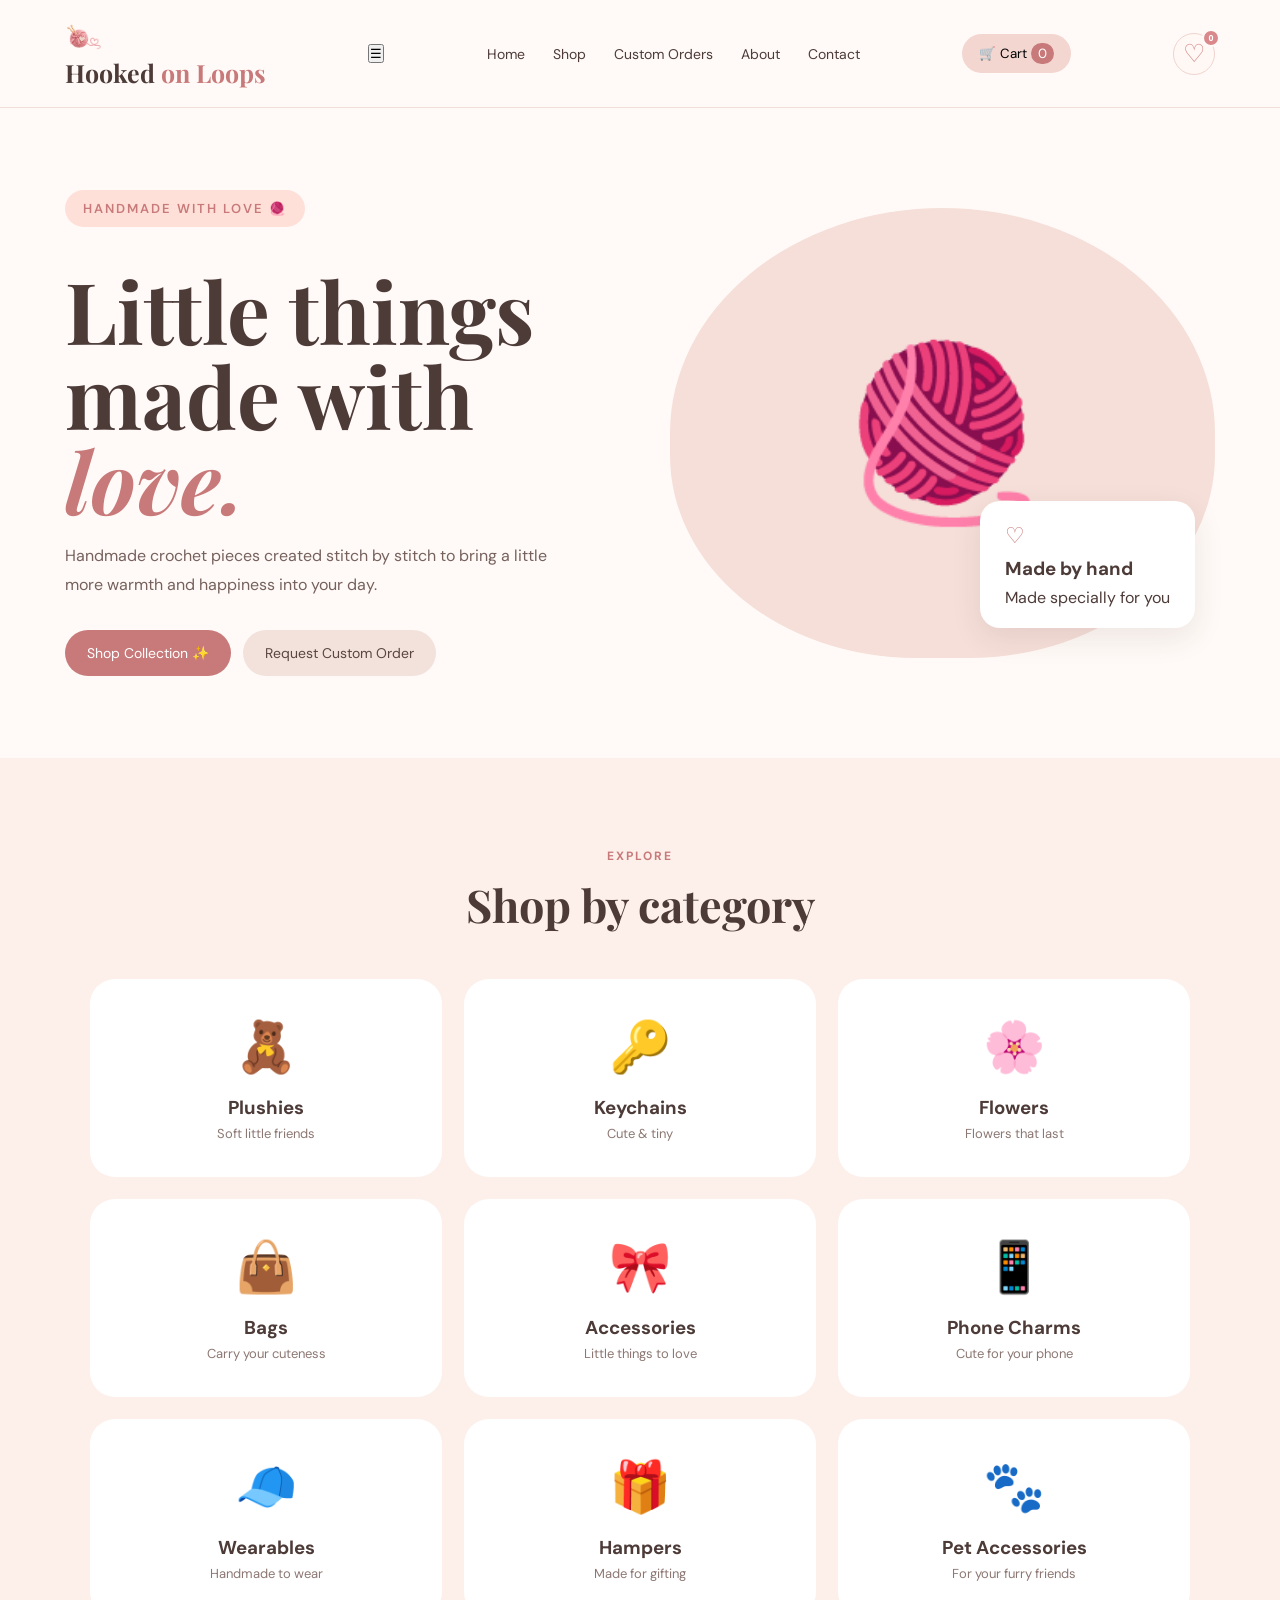
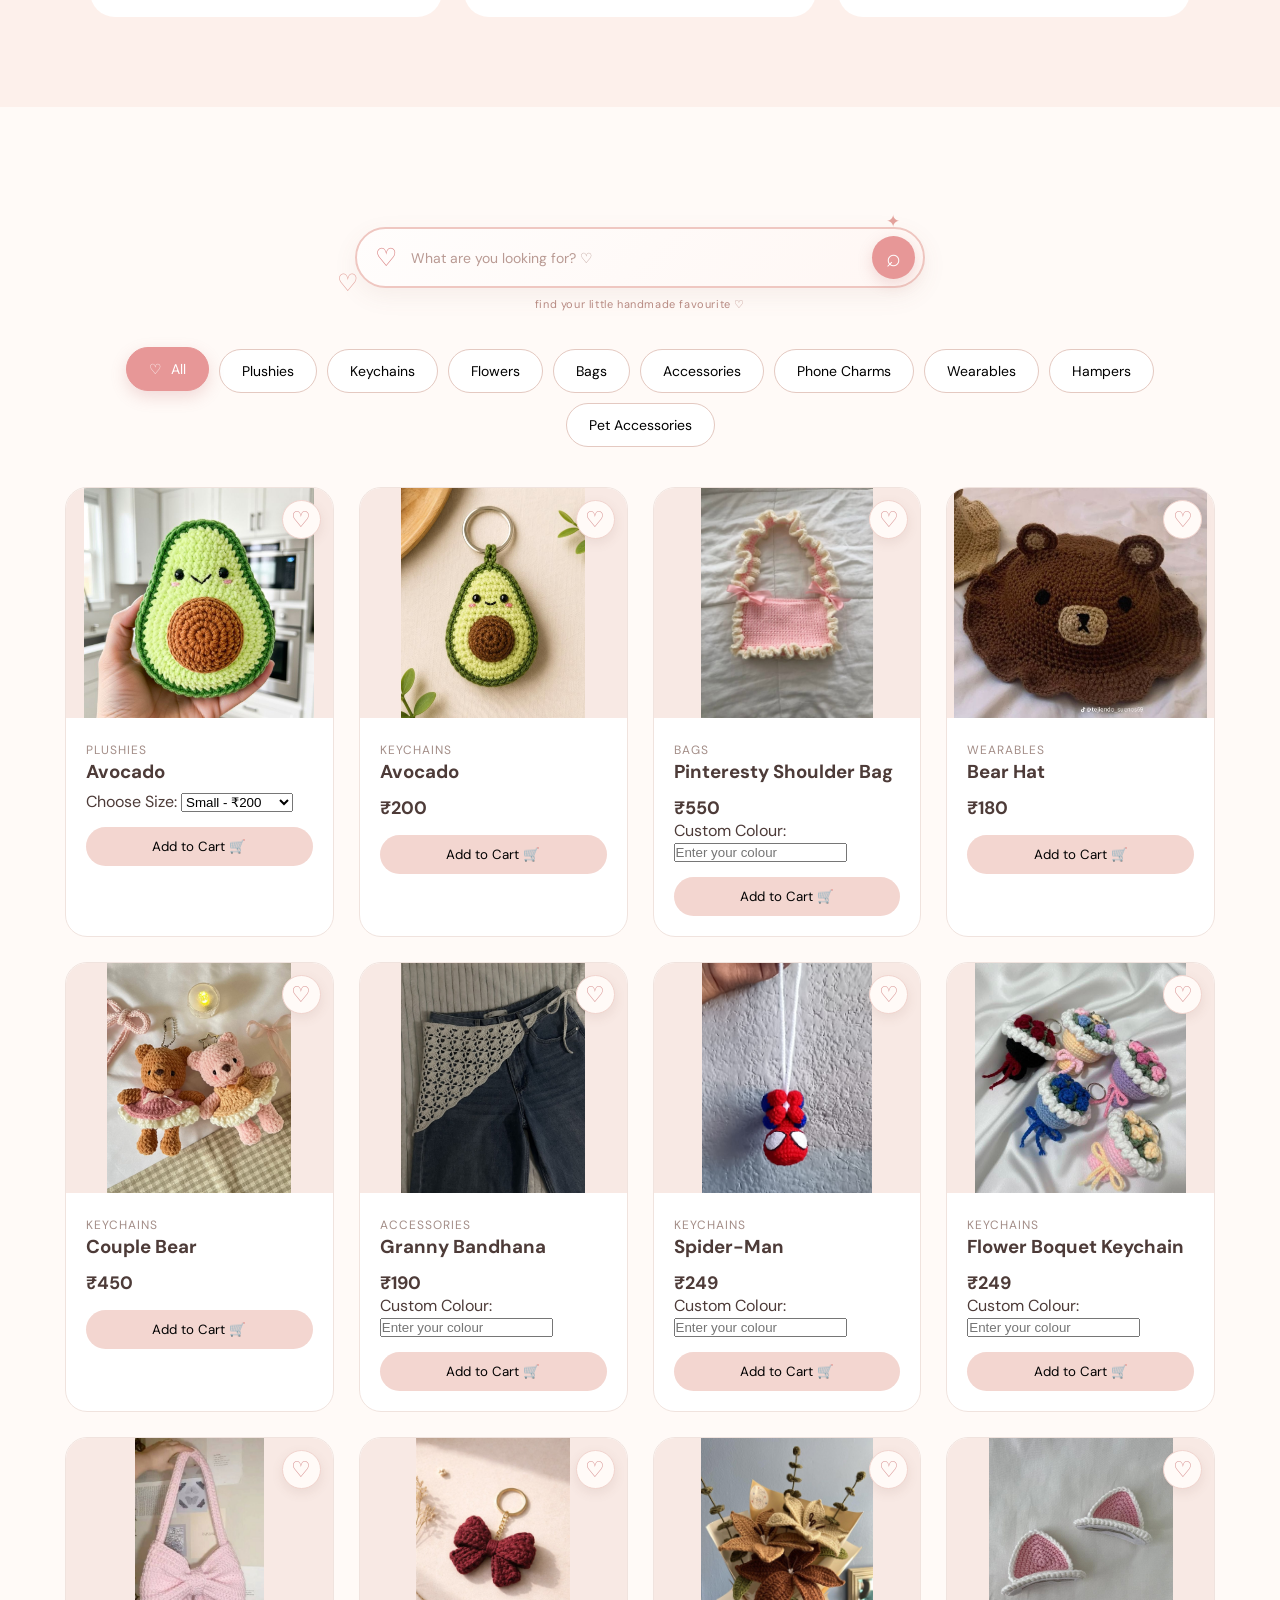
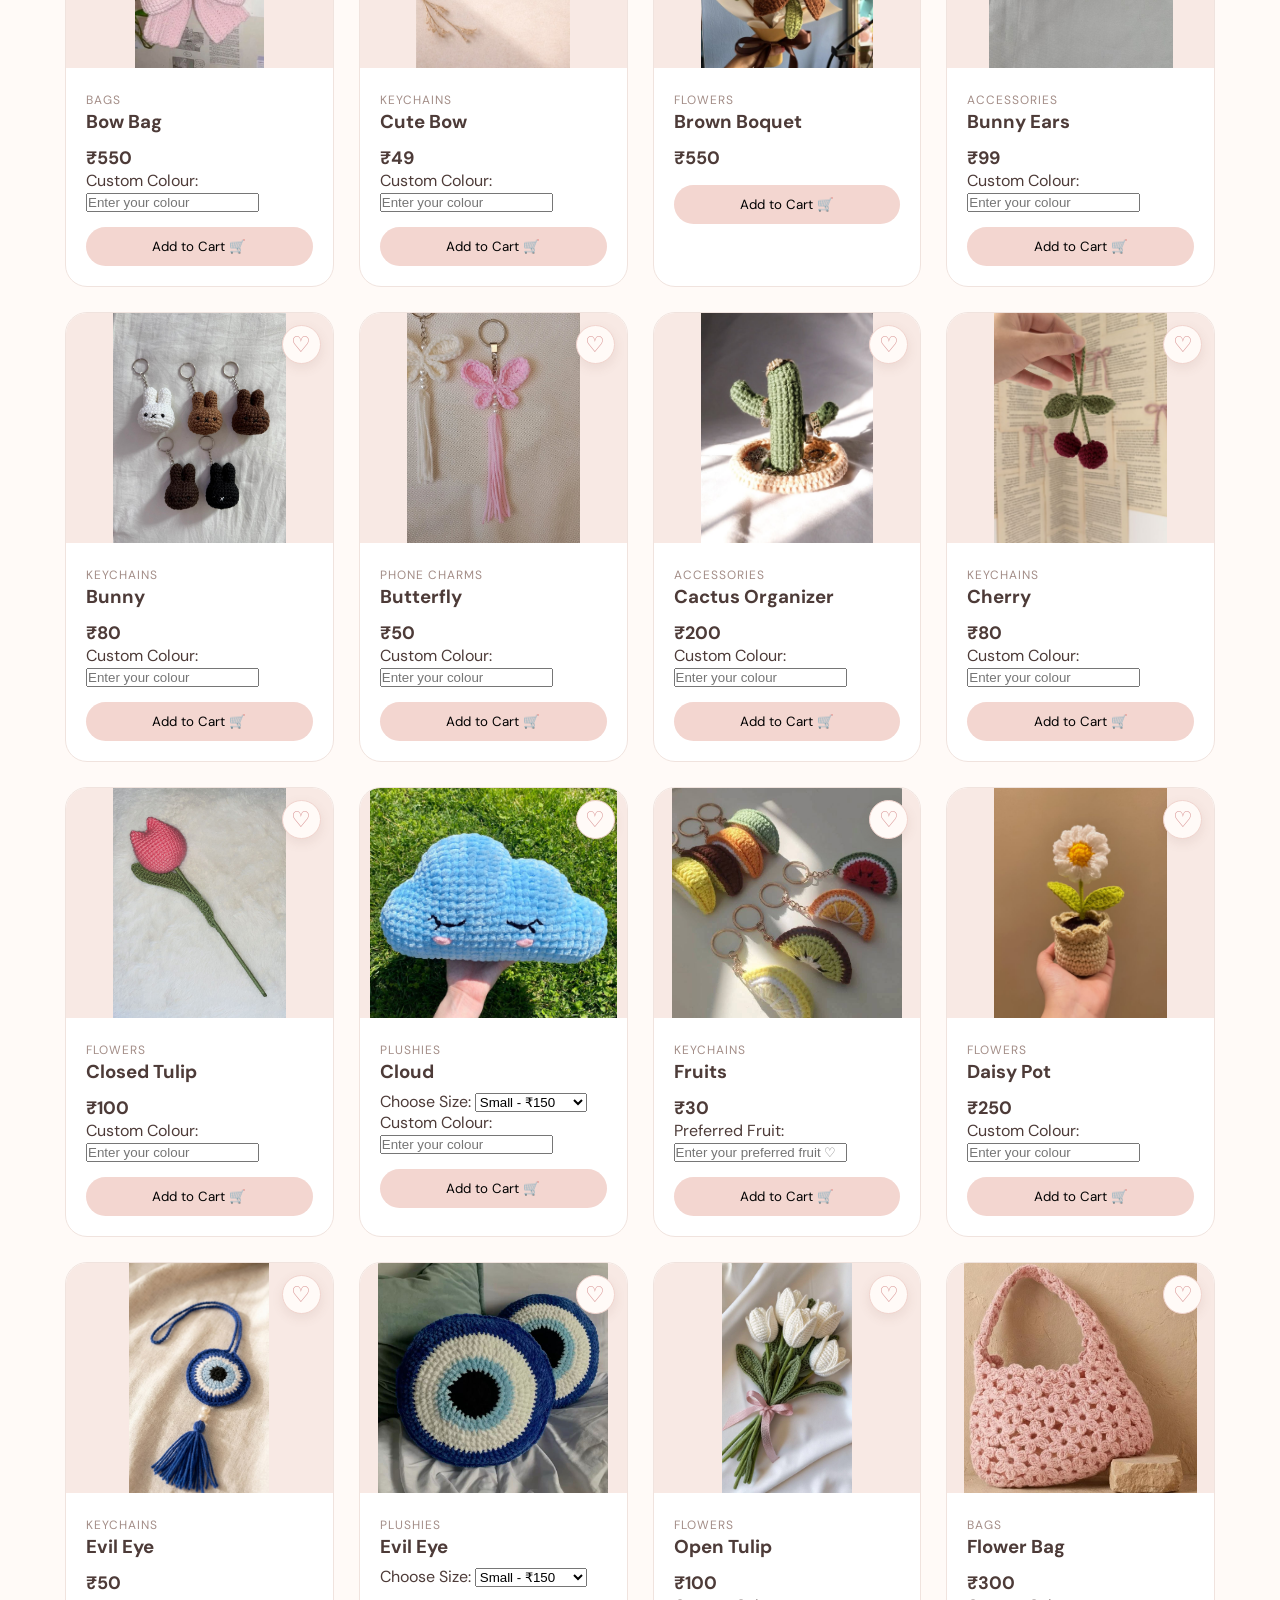
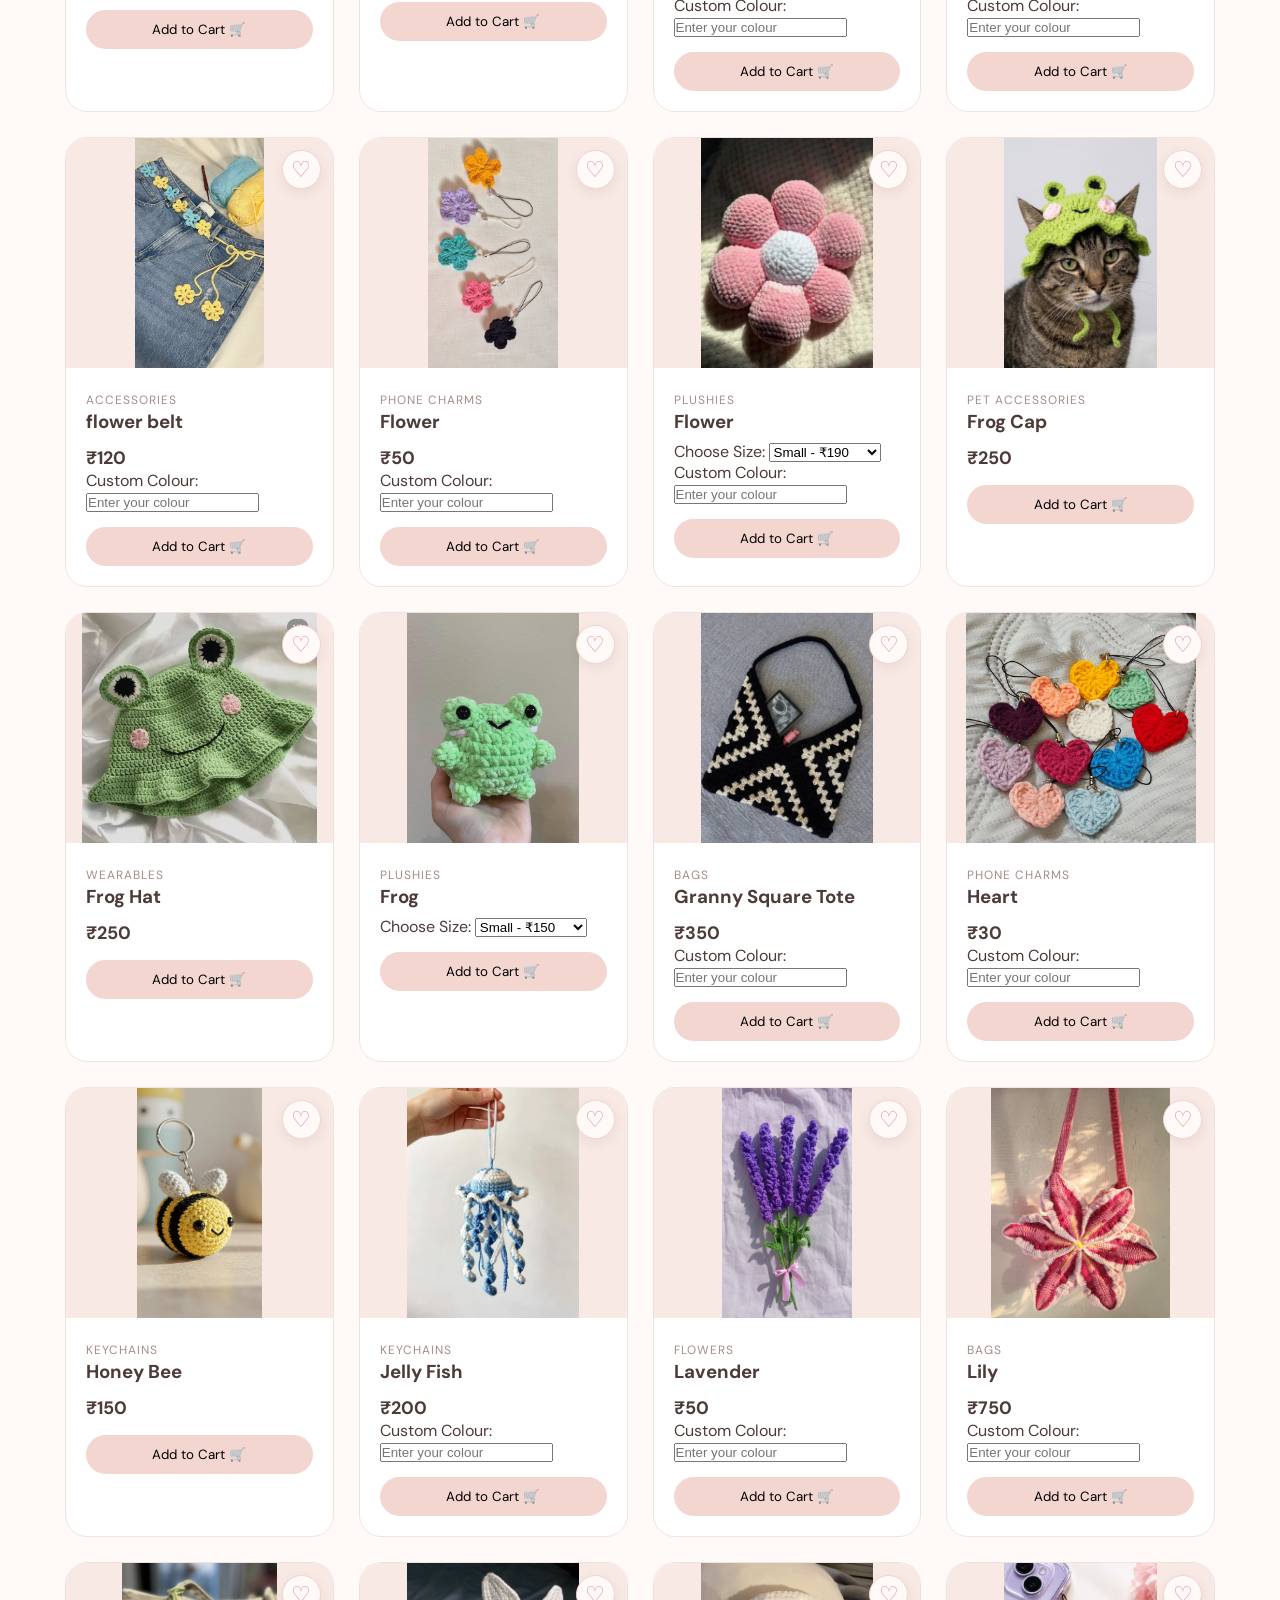
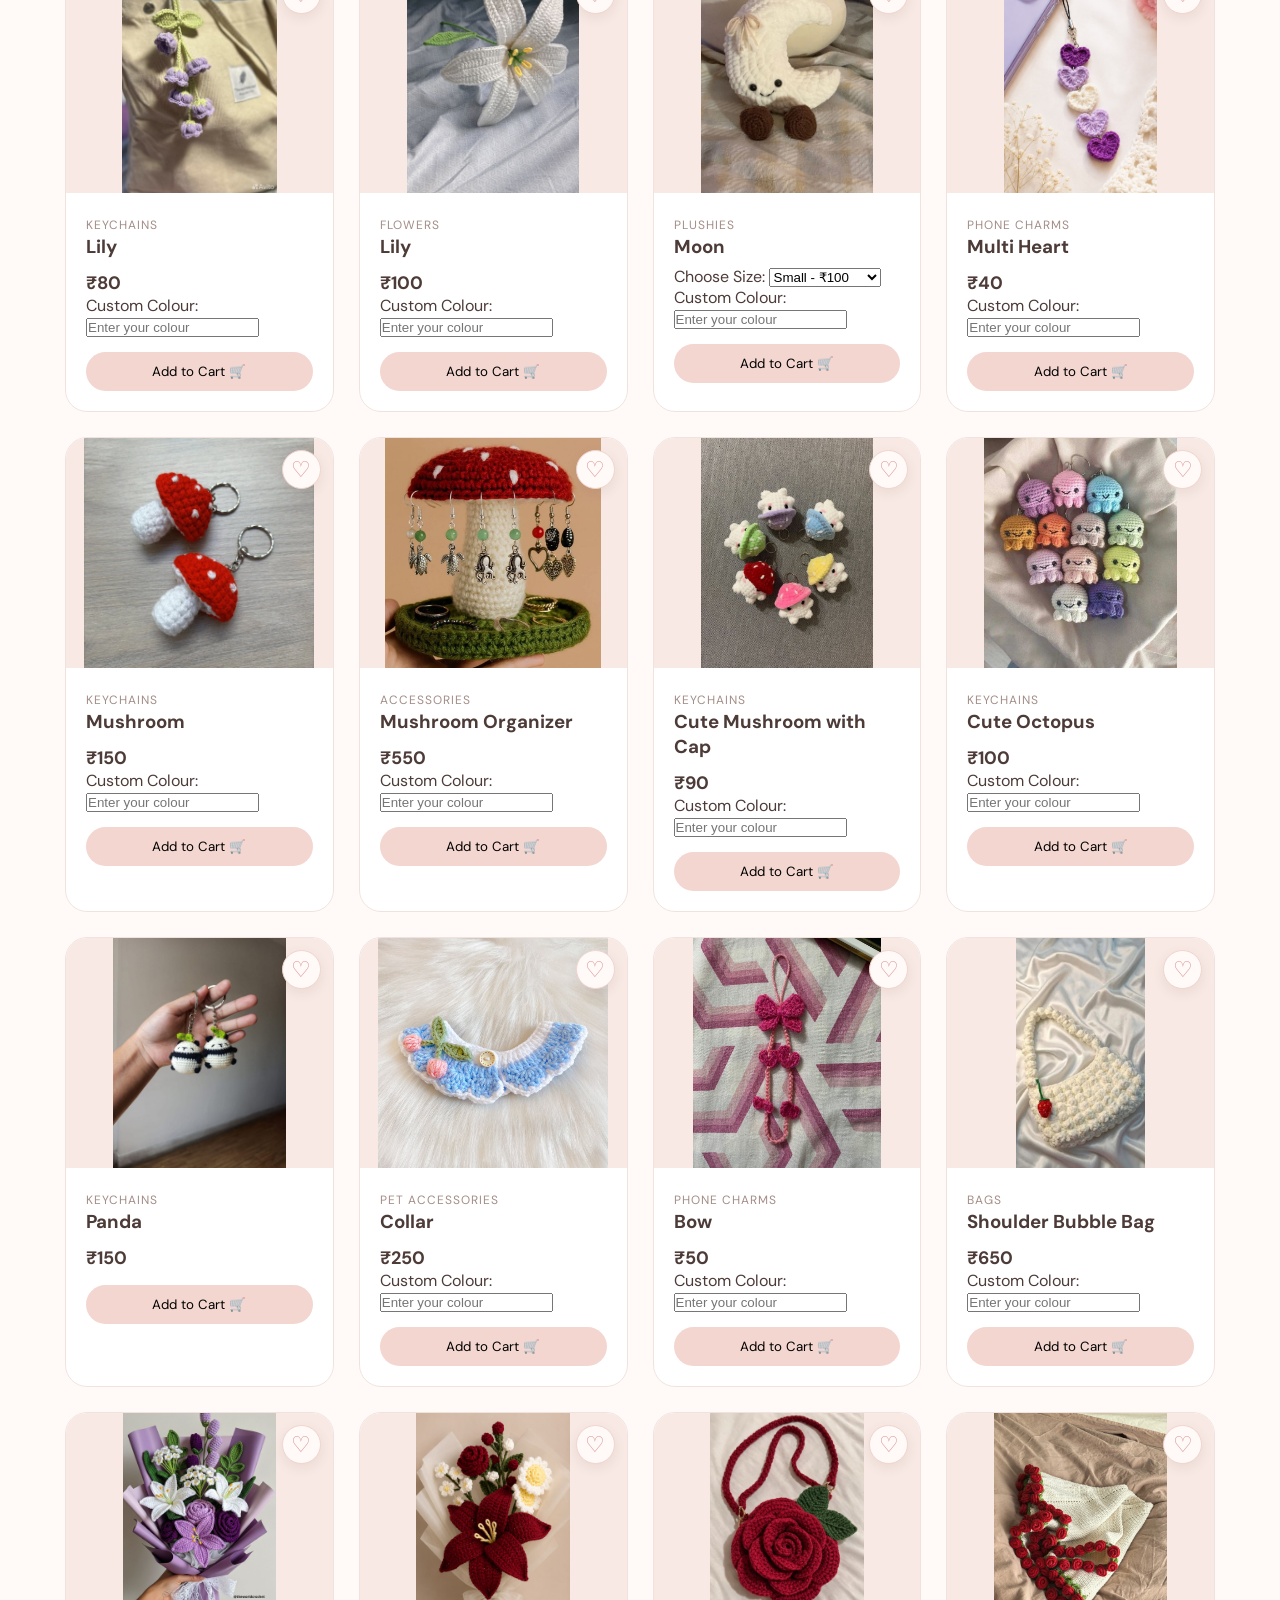
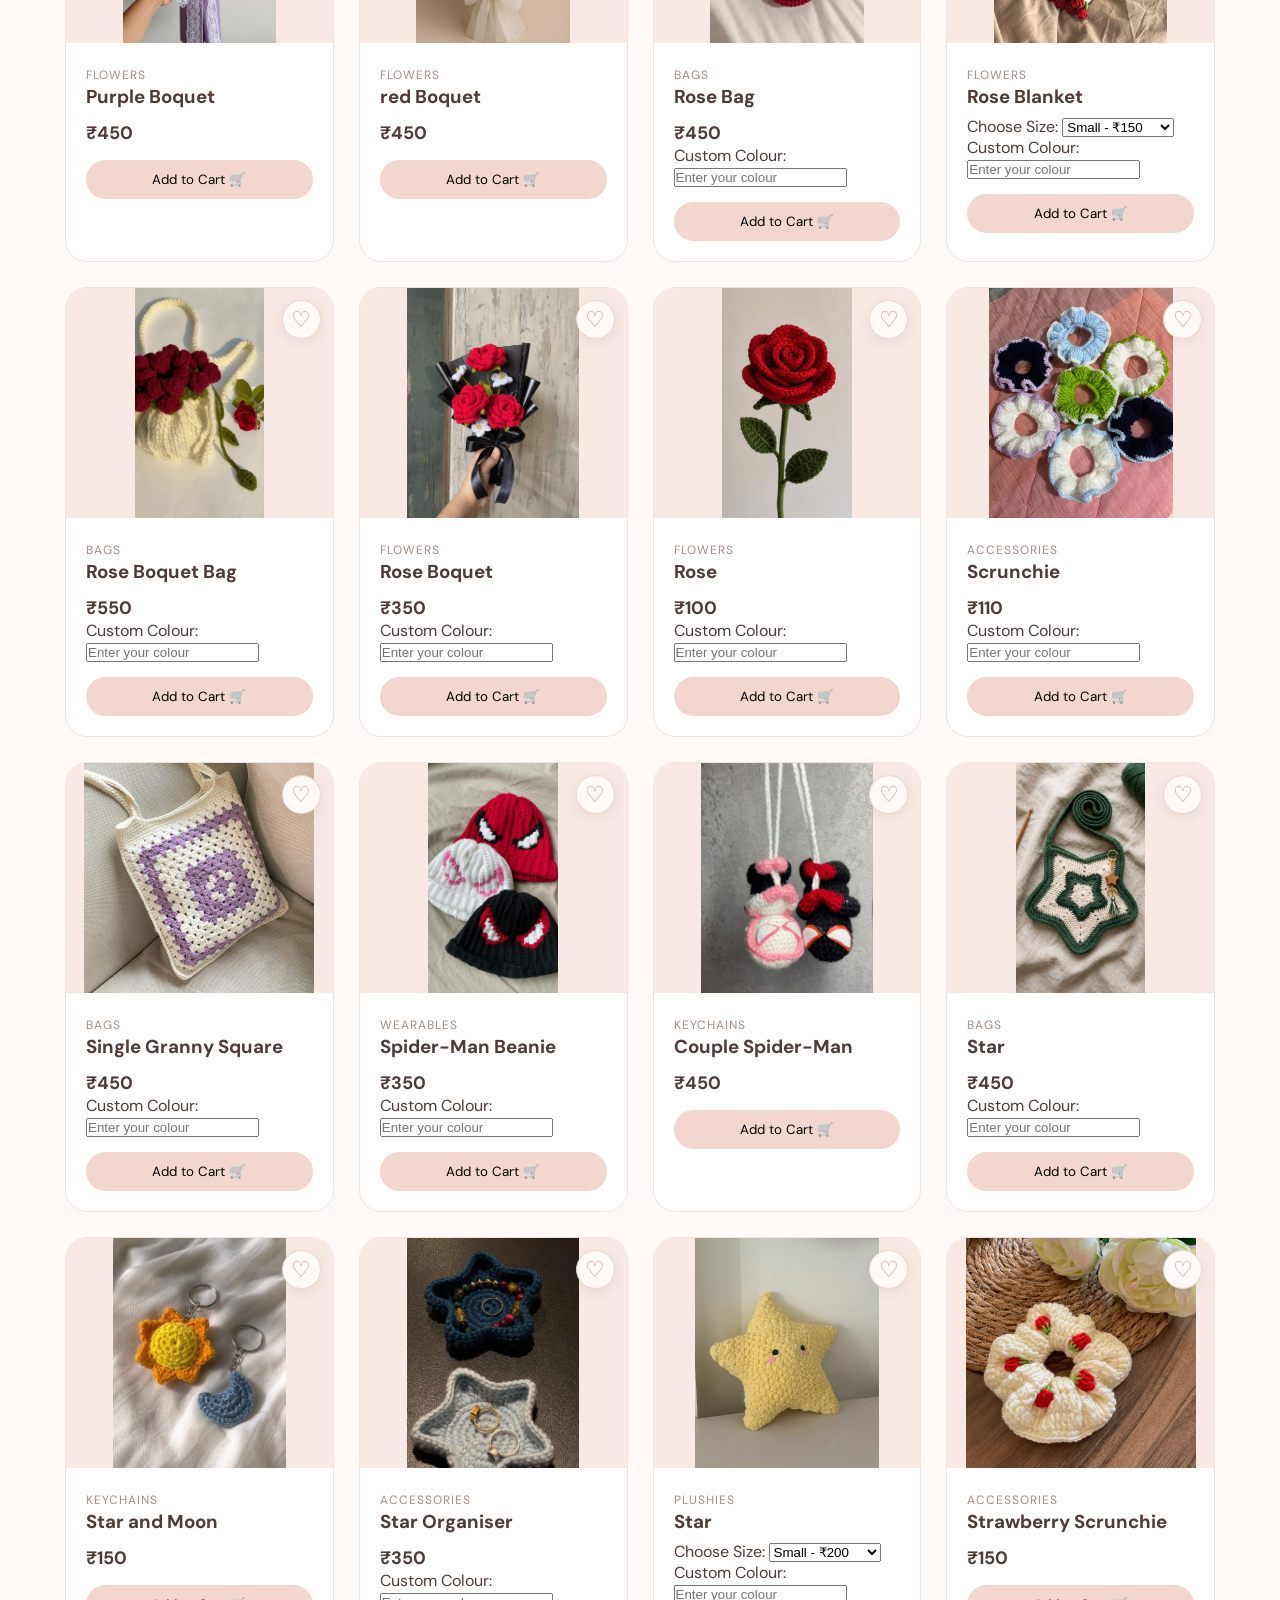
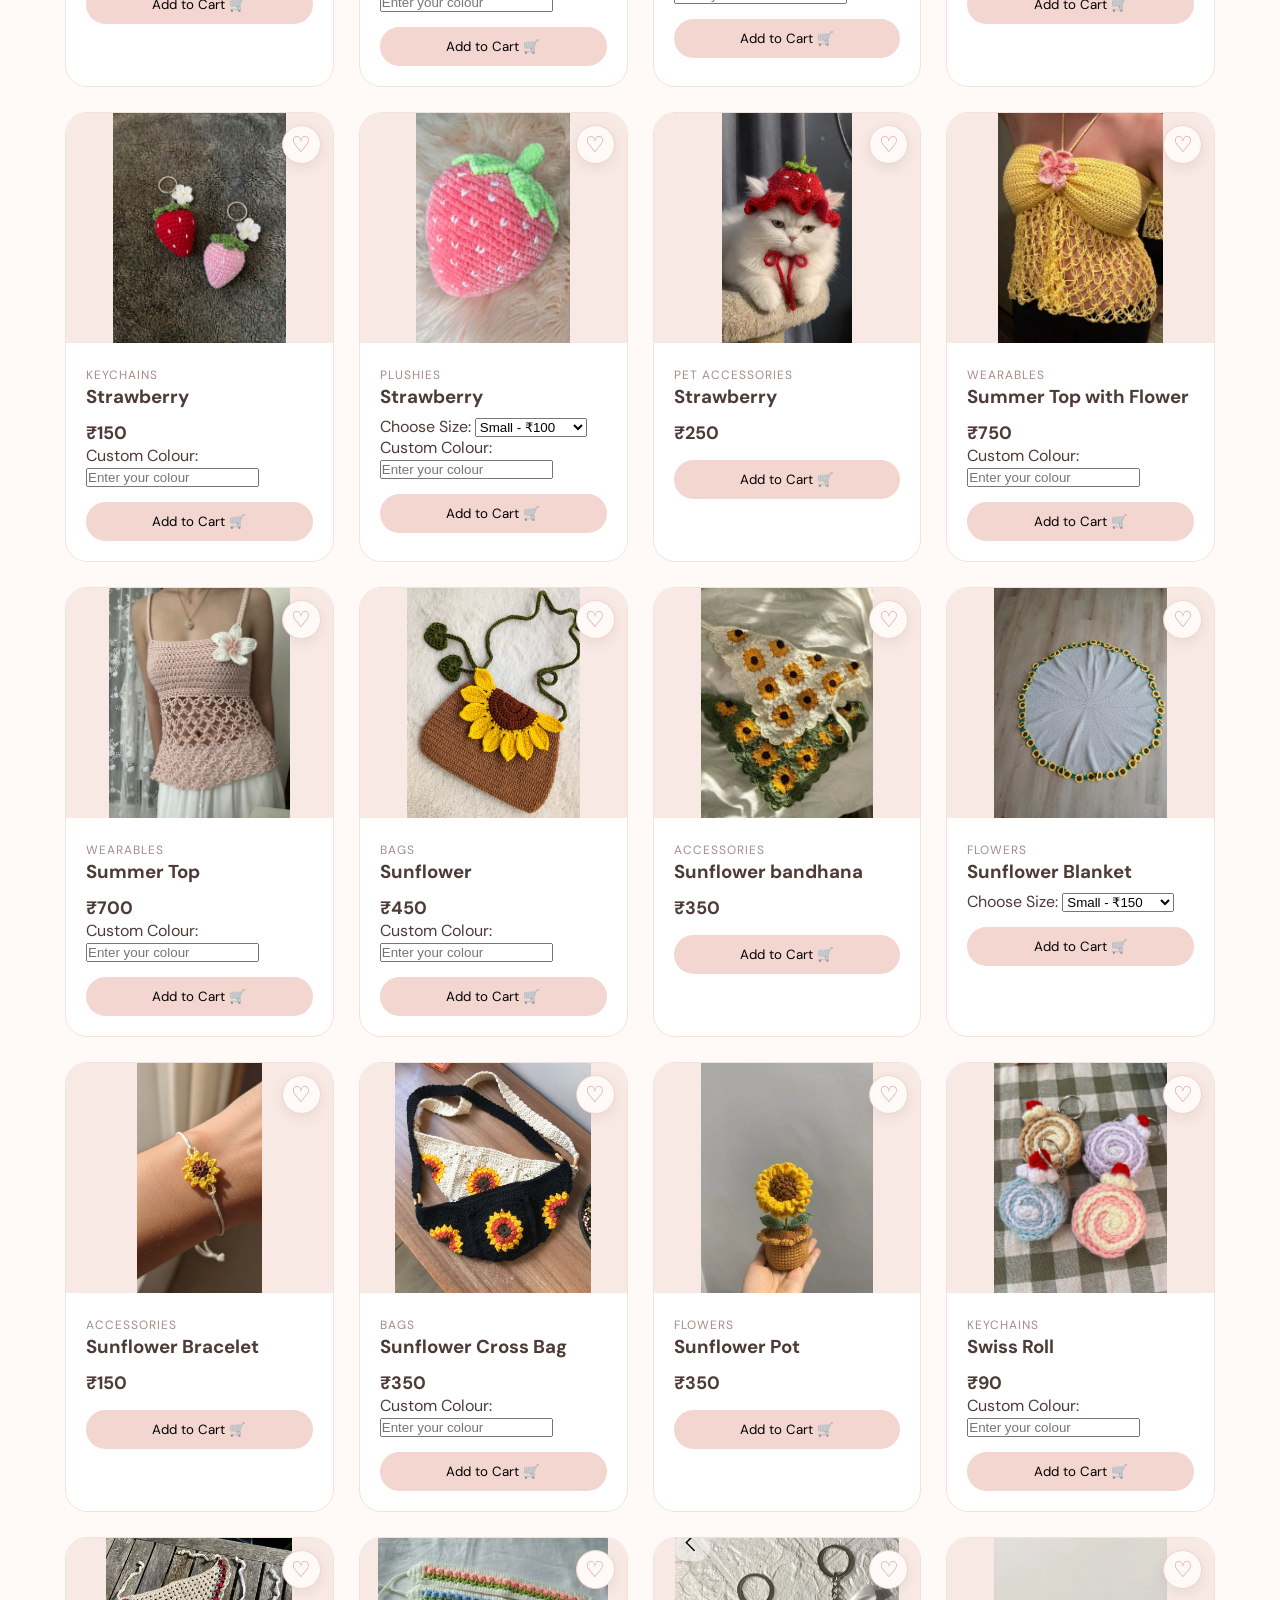
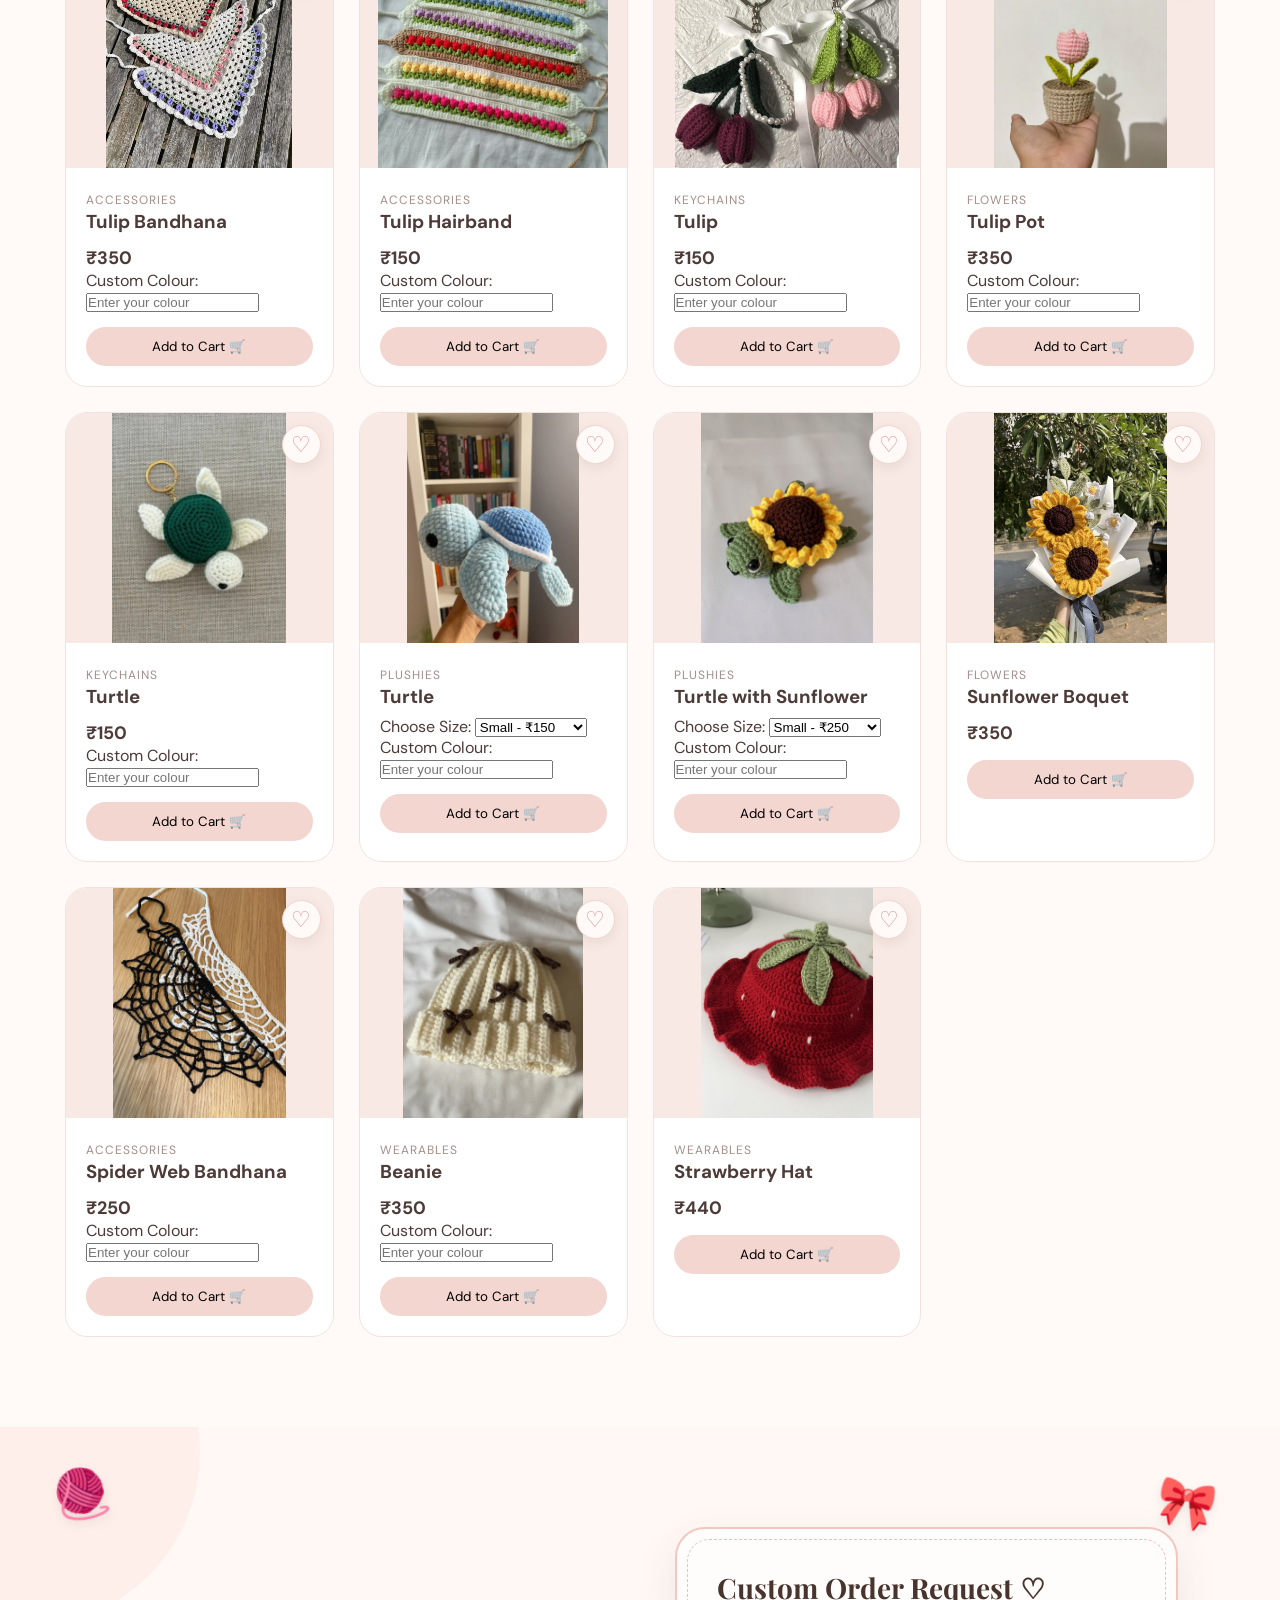
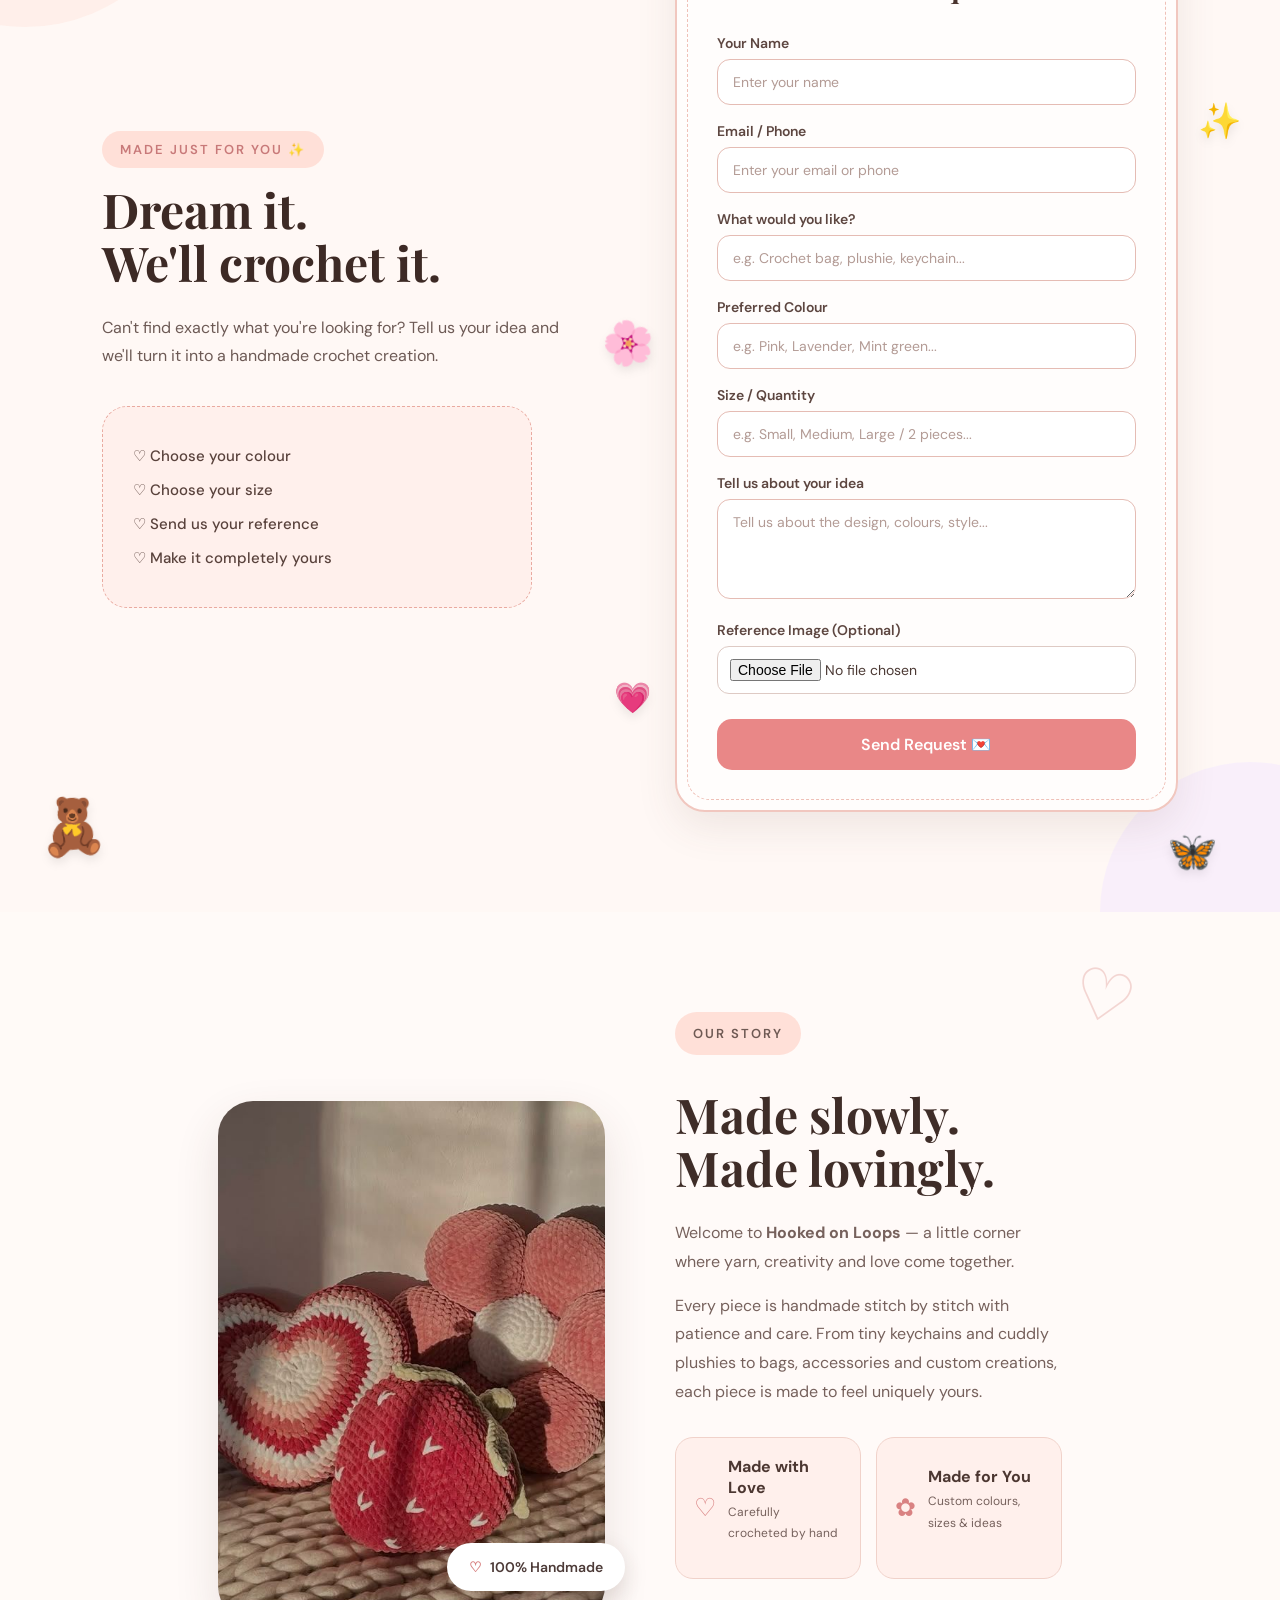
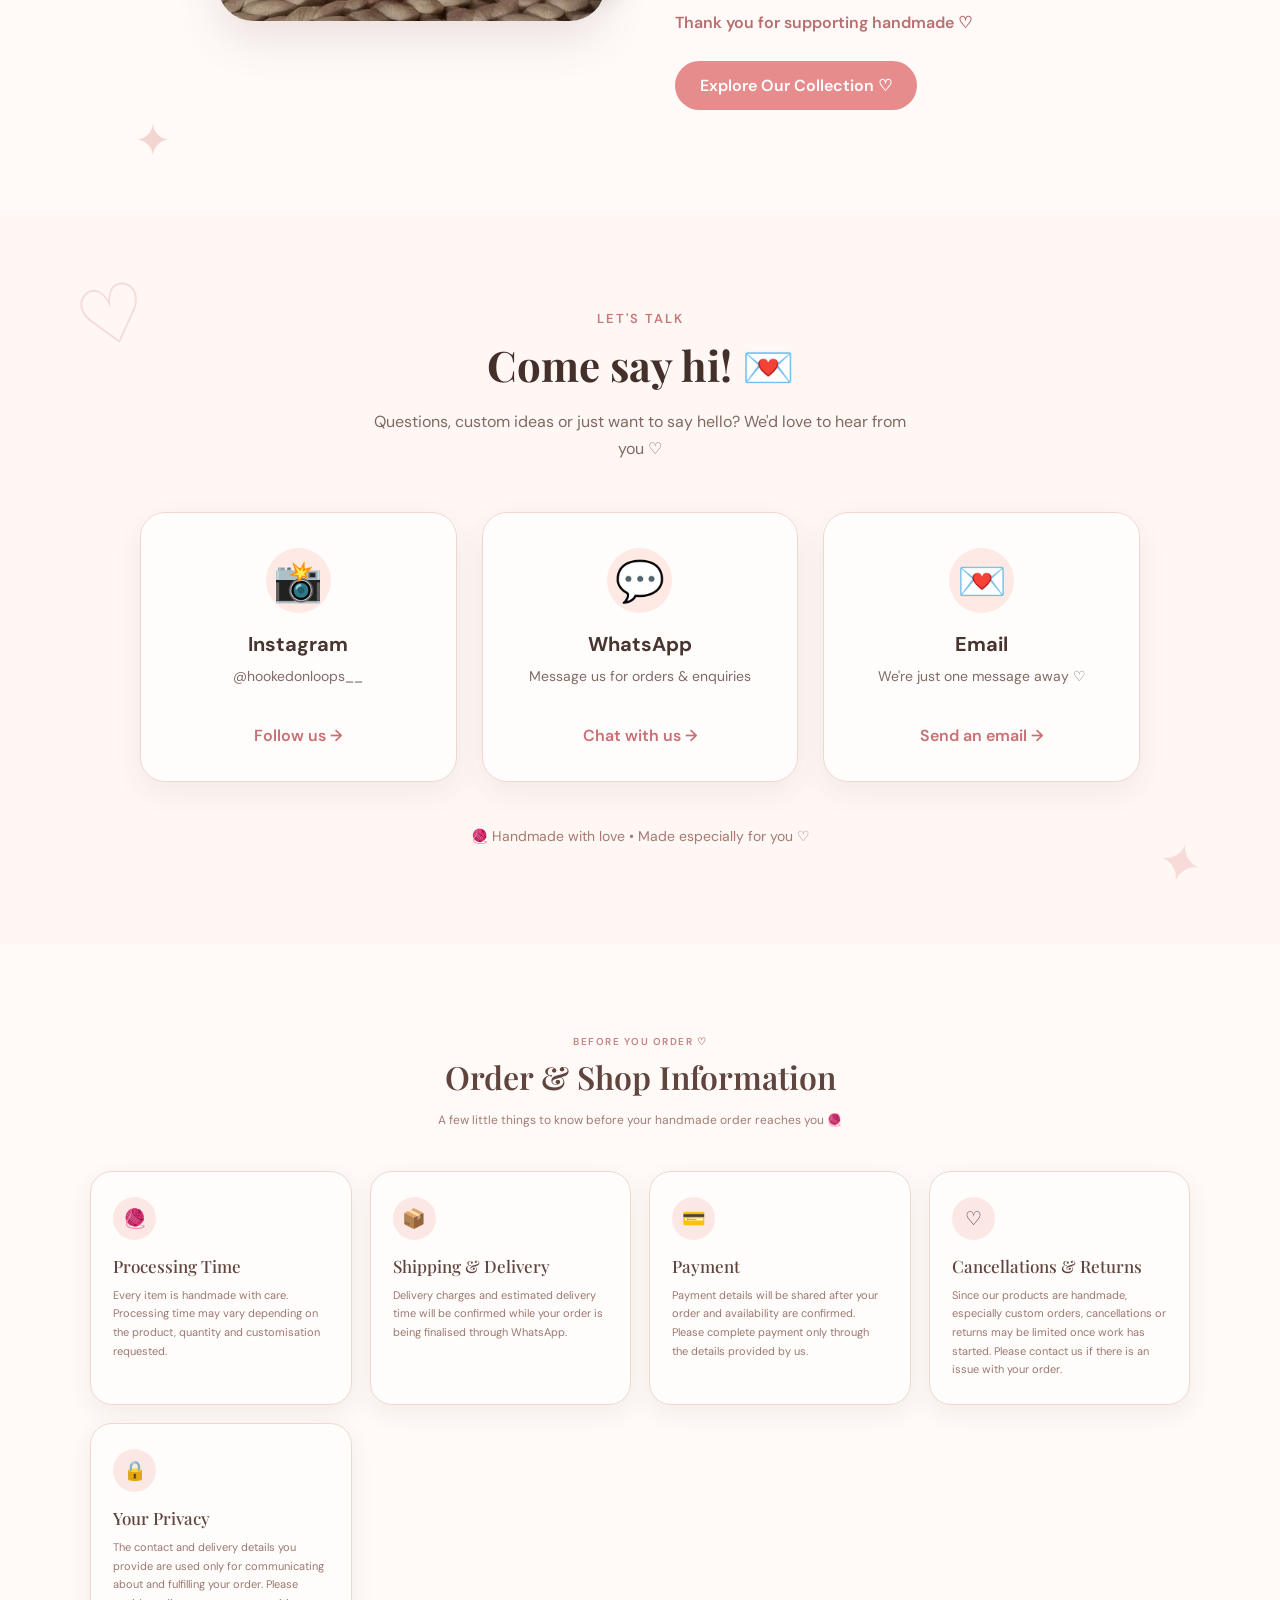
==== commit 50f9cf4c: "Update index.html" ====
--- a/index.html
+++ b/index.html
@@ -3,7 +3,7 @@
 <head>
     <meta charset="UTF-8">
     <meta name="viewport" content="width=device-width, initial-scale=1.0">
-    <title>Hooked on Loops 🧶</title>
+    <meta name="description" content="Shop handmade crochet creations from Hooked on Loops, including plushies, keychains, bags, flowers, accessories, wearables, pet accessories and custom crochet orders.">
 
     <link rel="preconnect" href="https://fonts.googleapis.com">
     <link rel="preconnect" href="https://fonts.gstatic.com" crossorigin>
@@ -1189,4 +1189,4 @@
 <script src="script.js"></script> 
  
 </body> 
-</html>             +</html>             
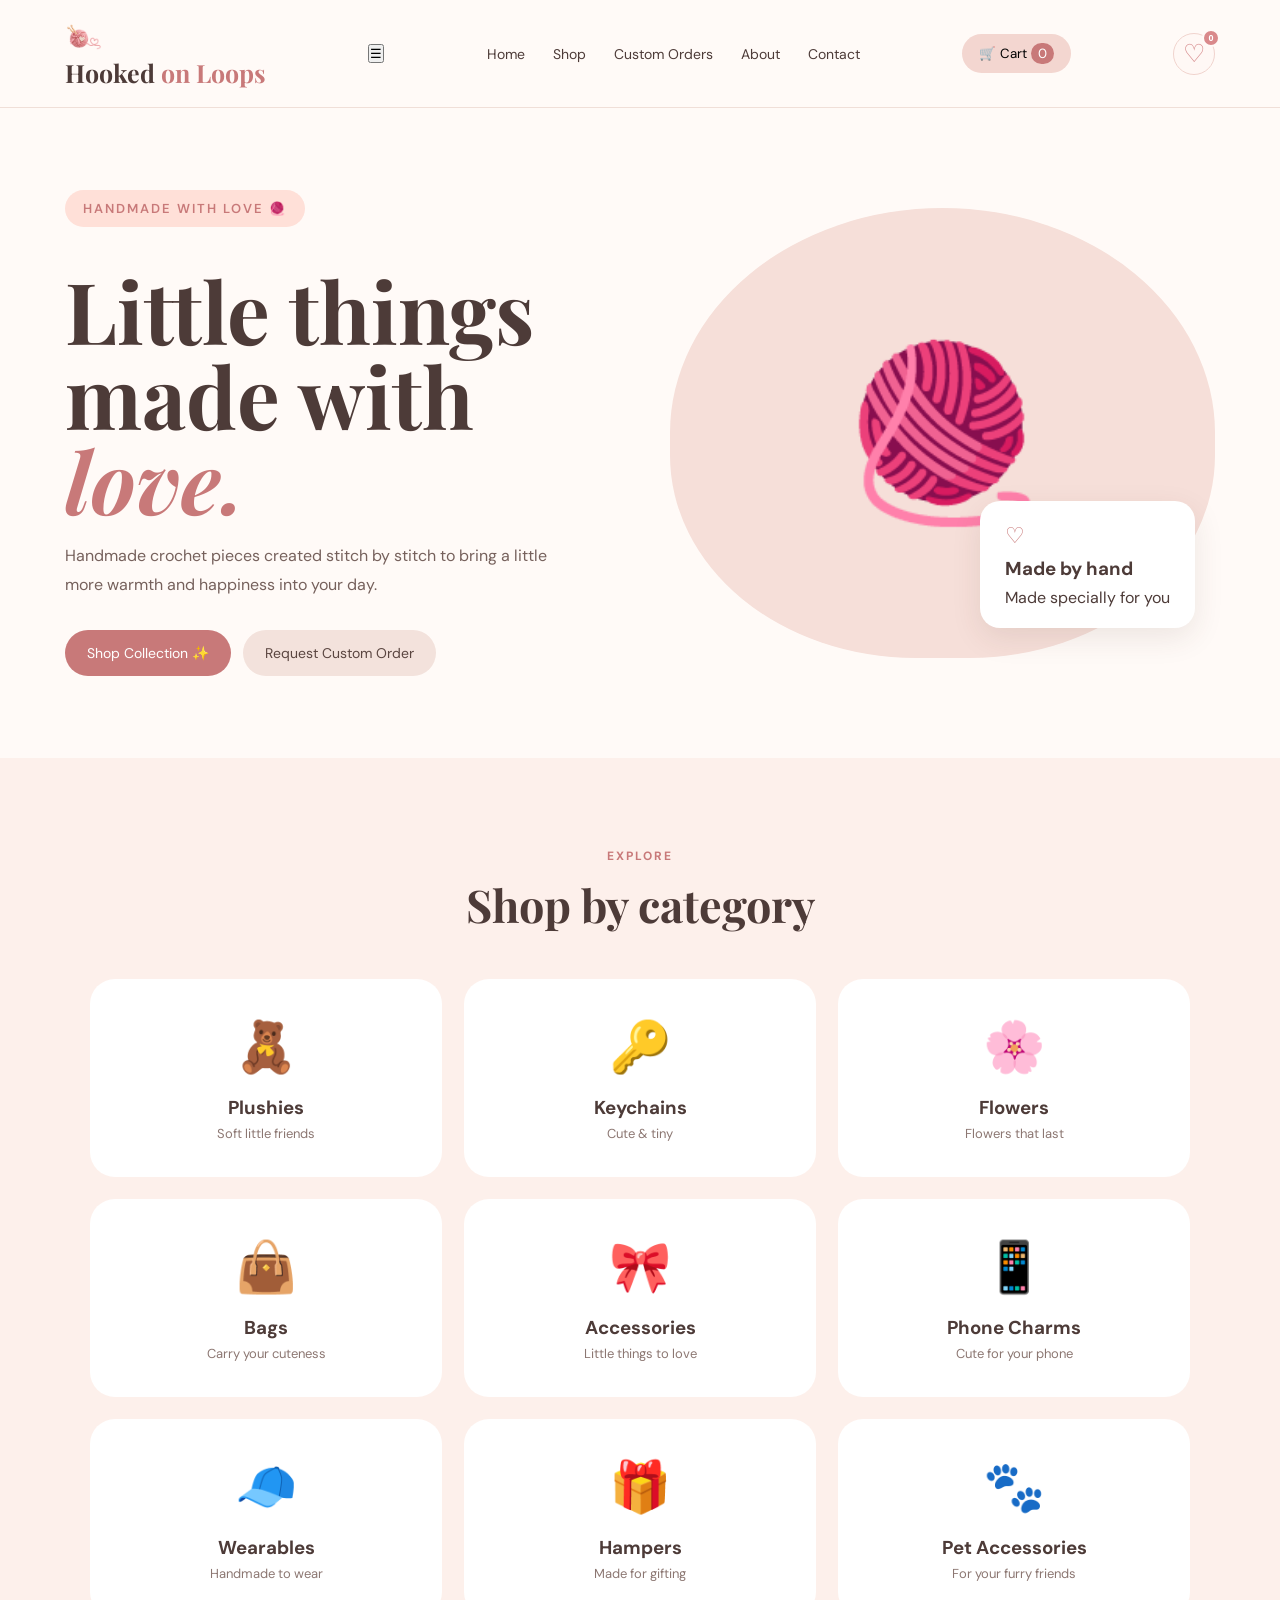
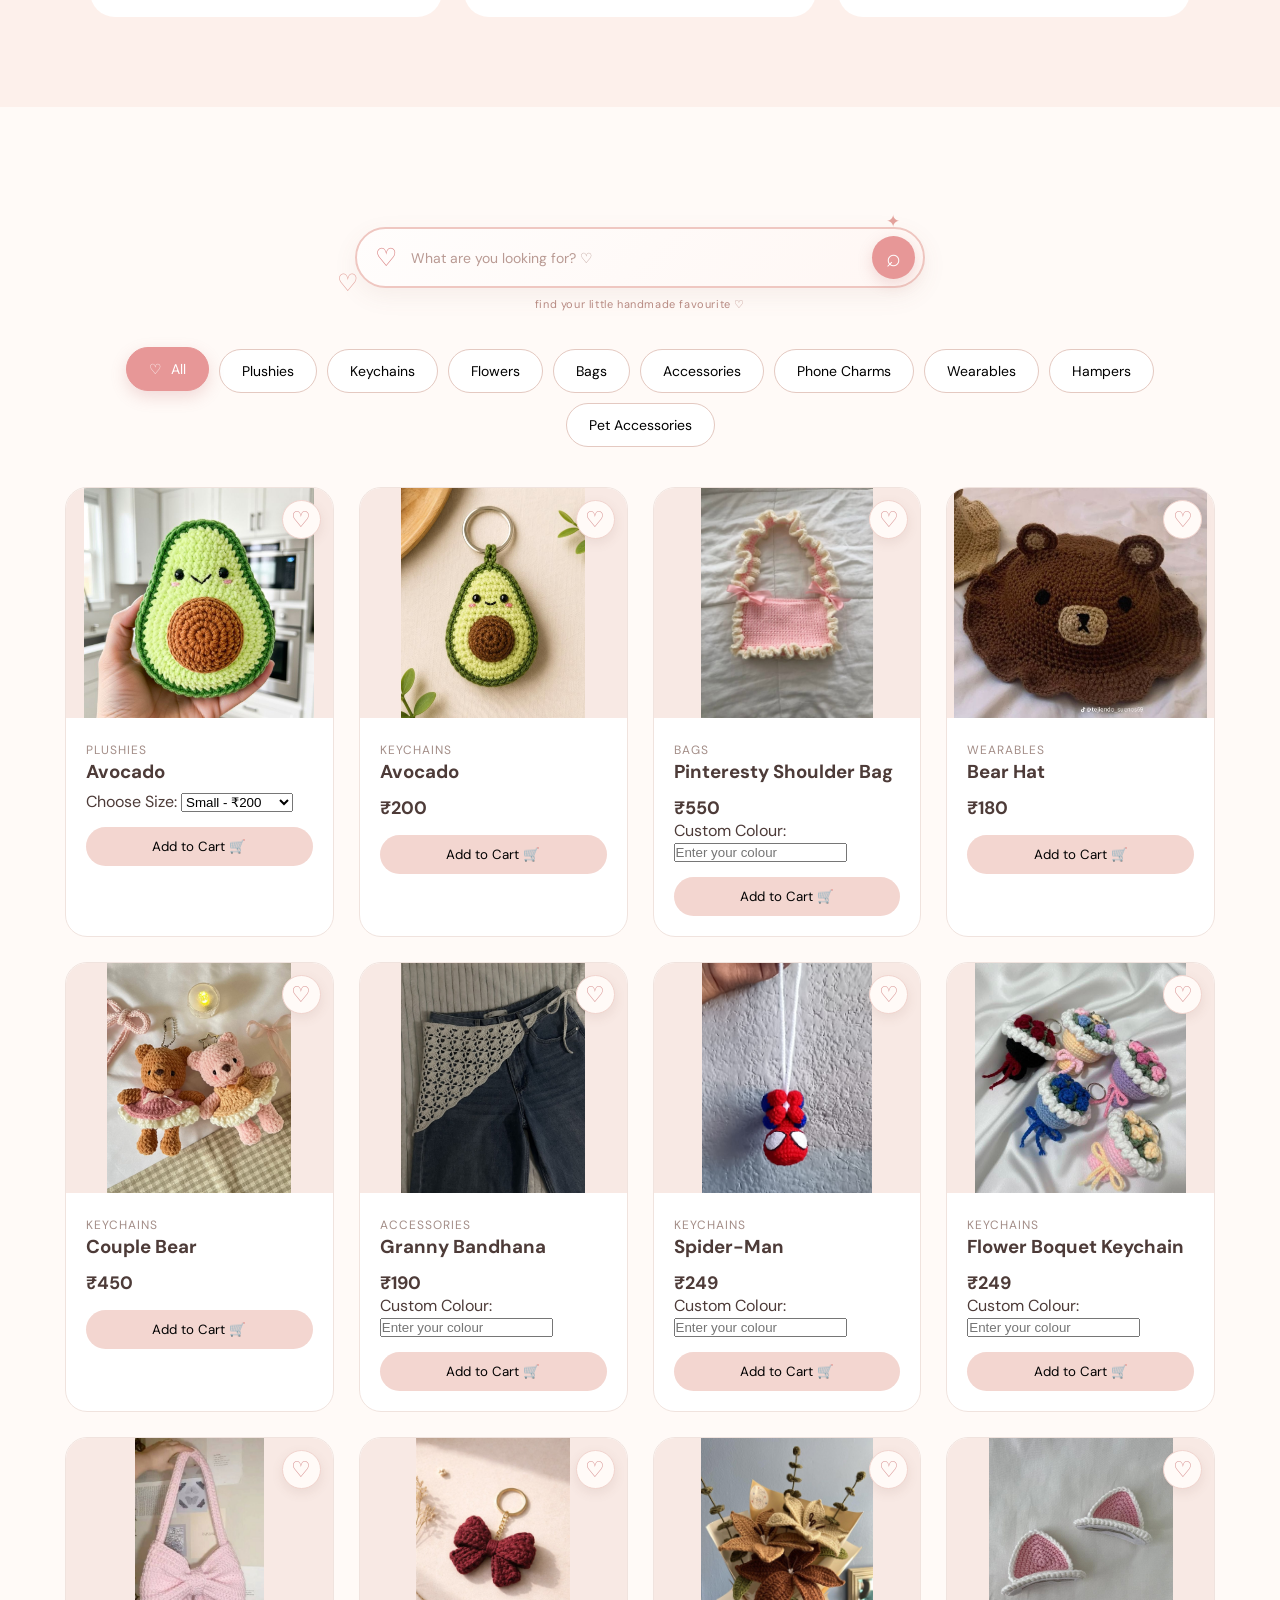
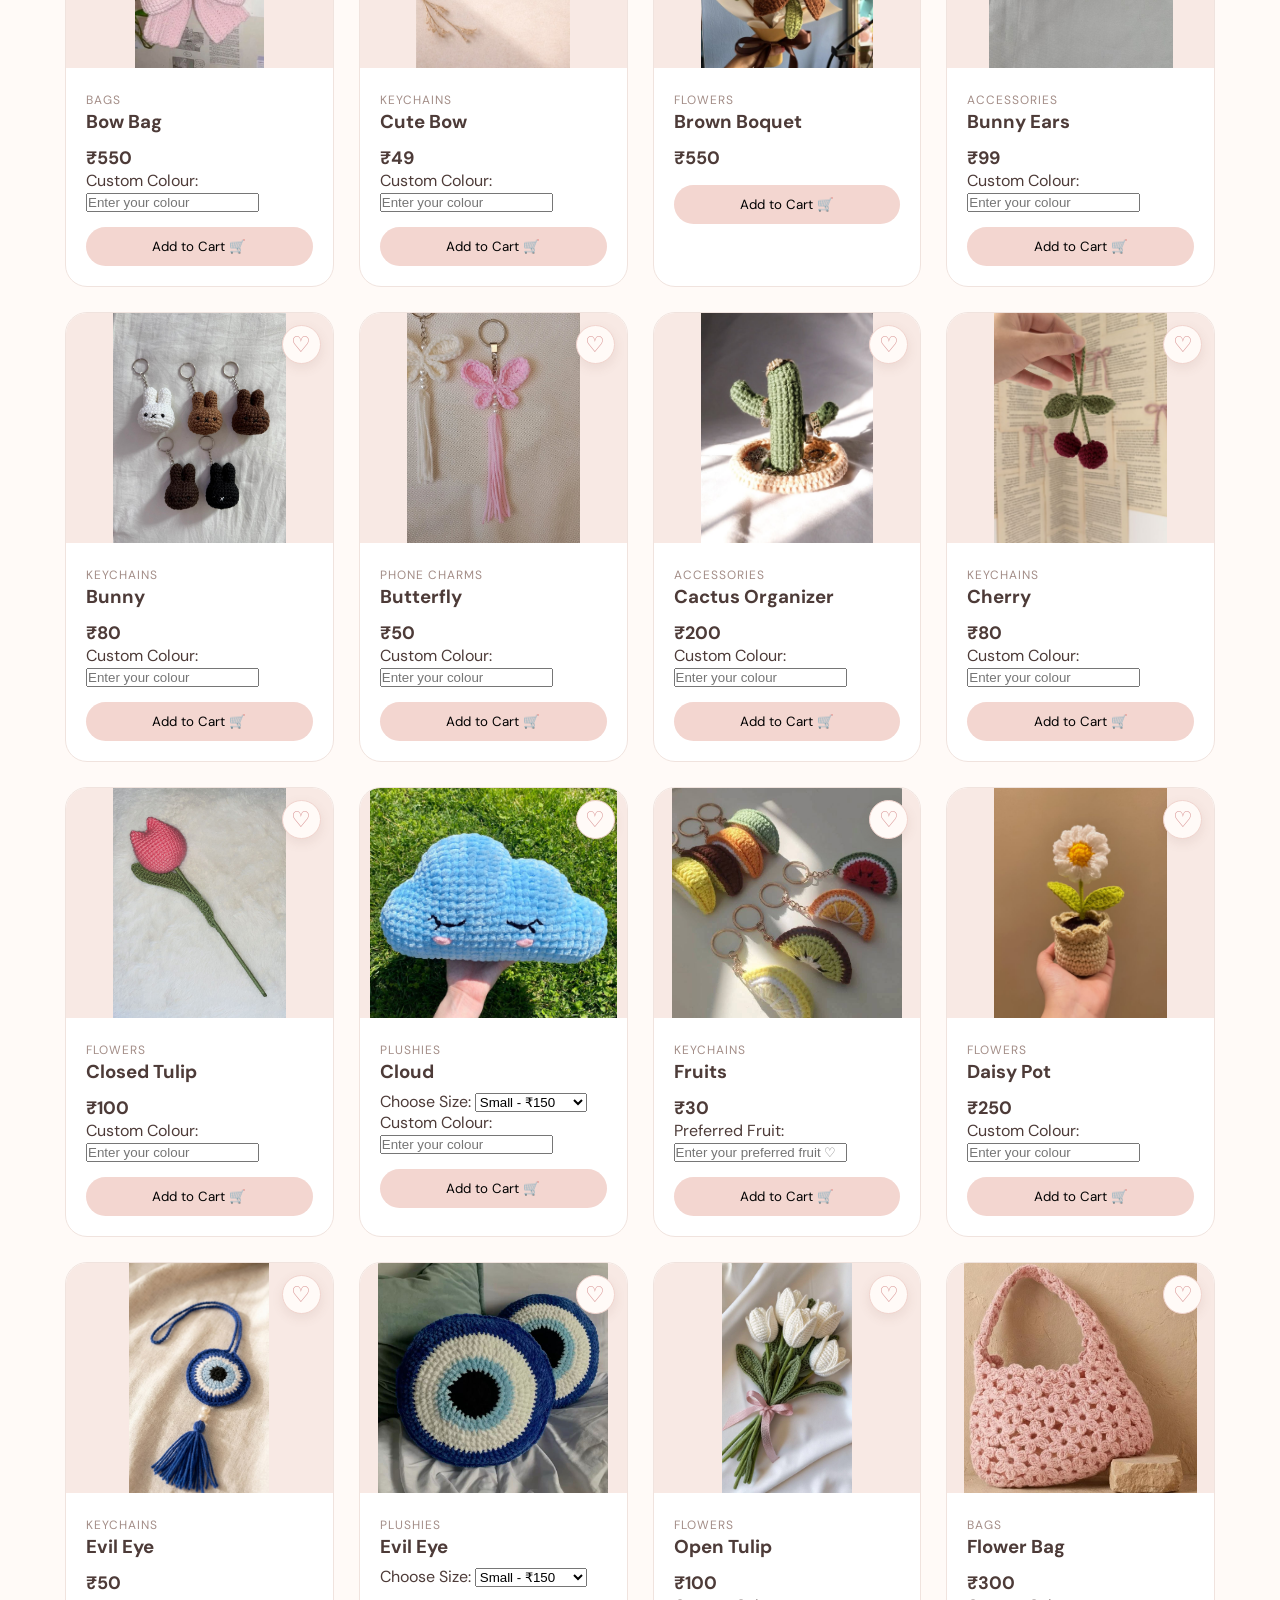
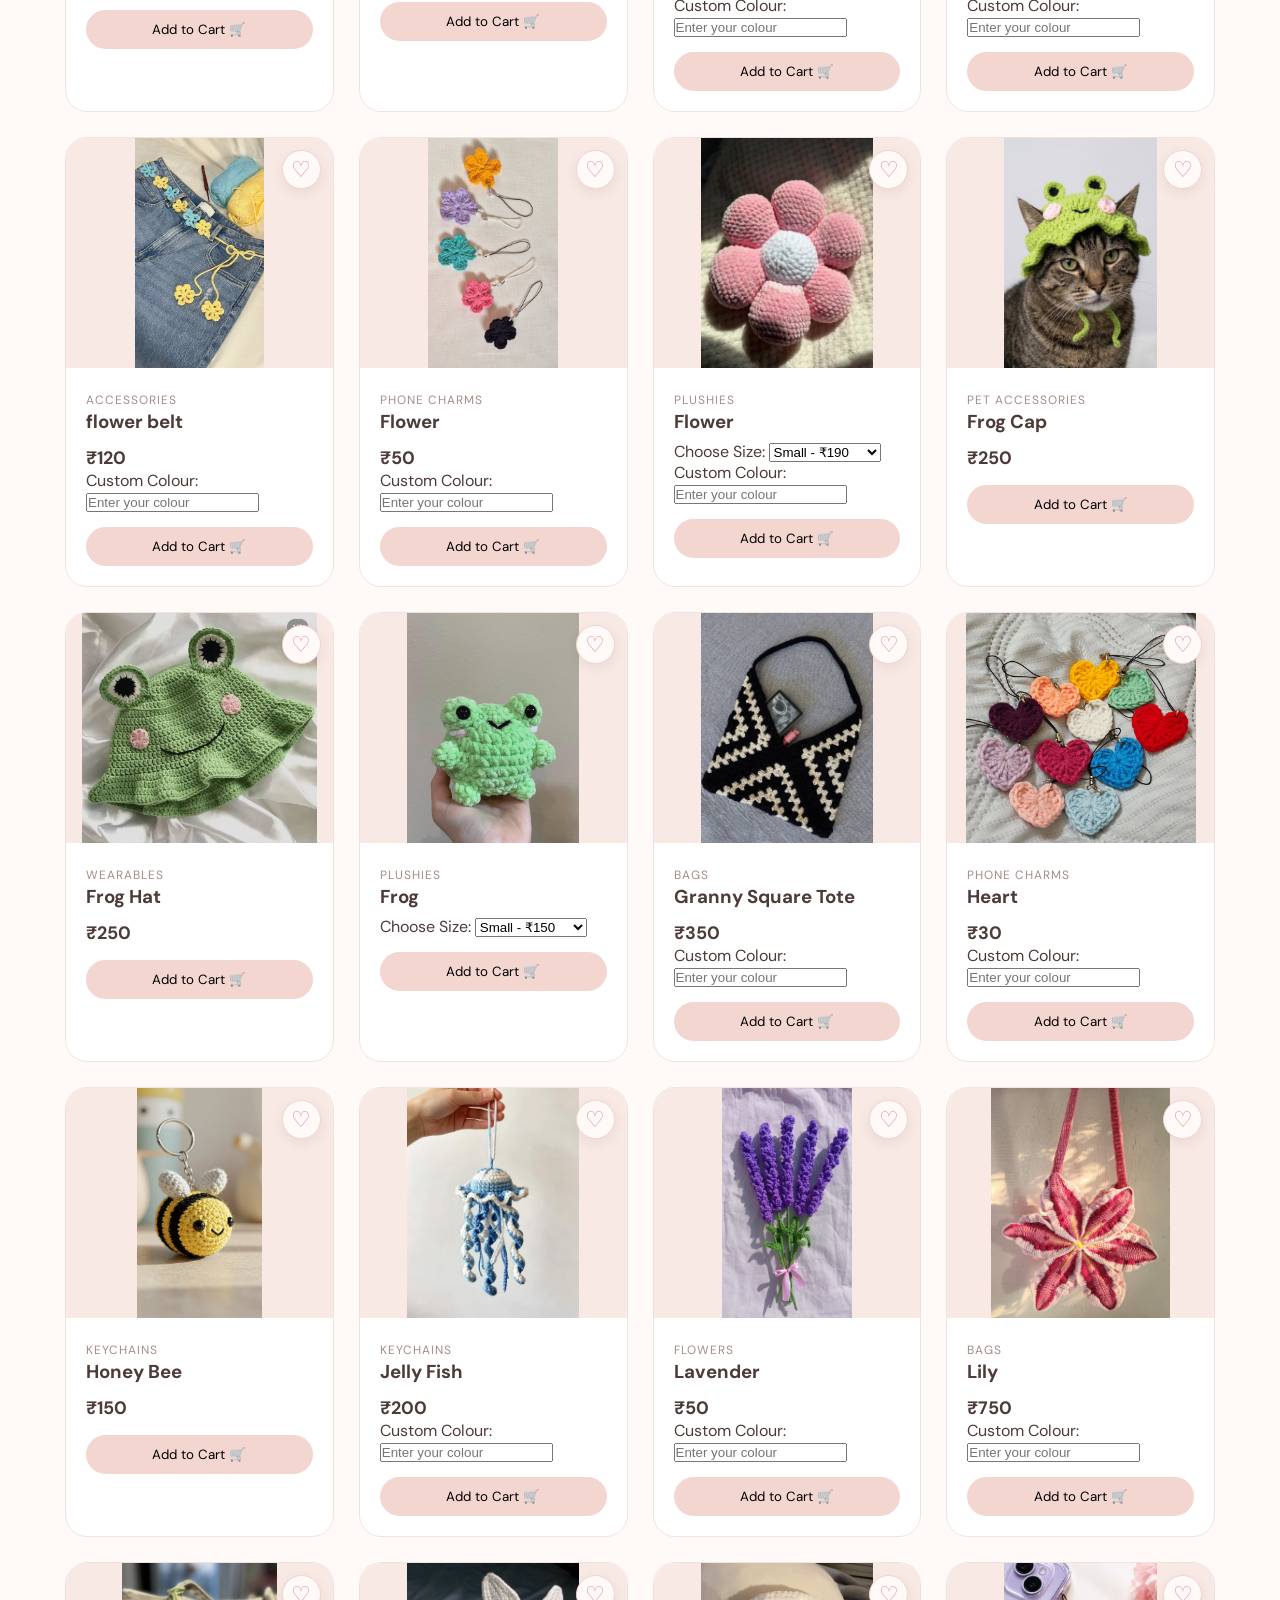
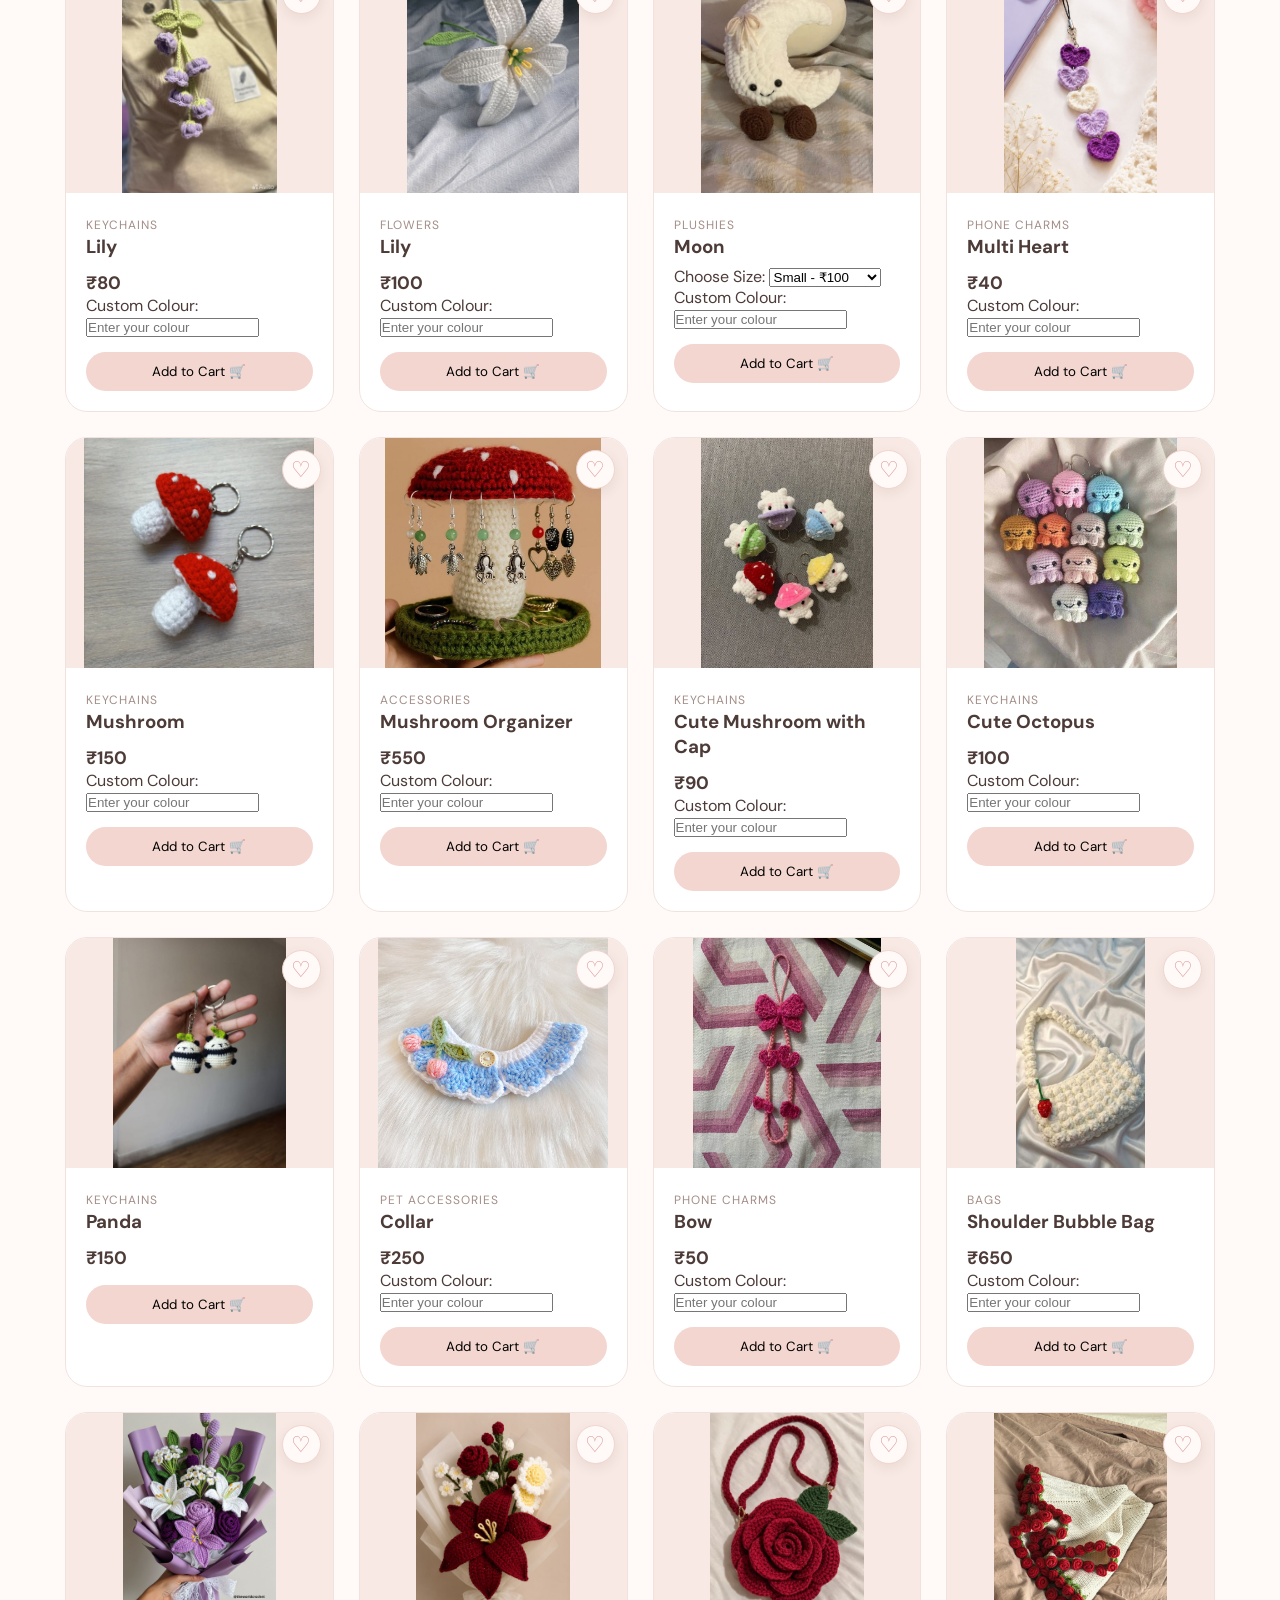
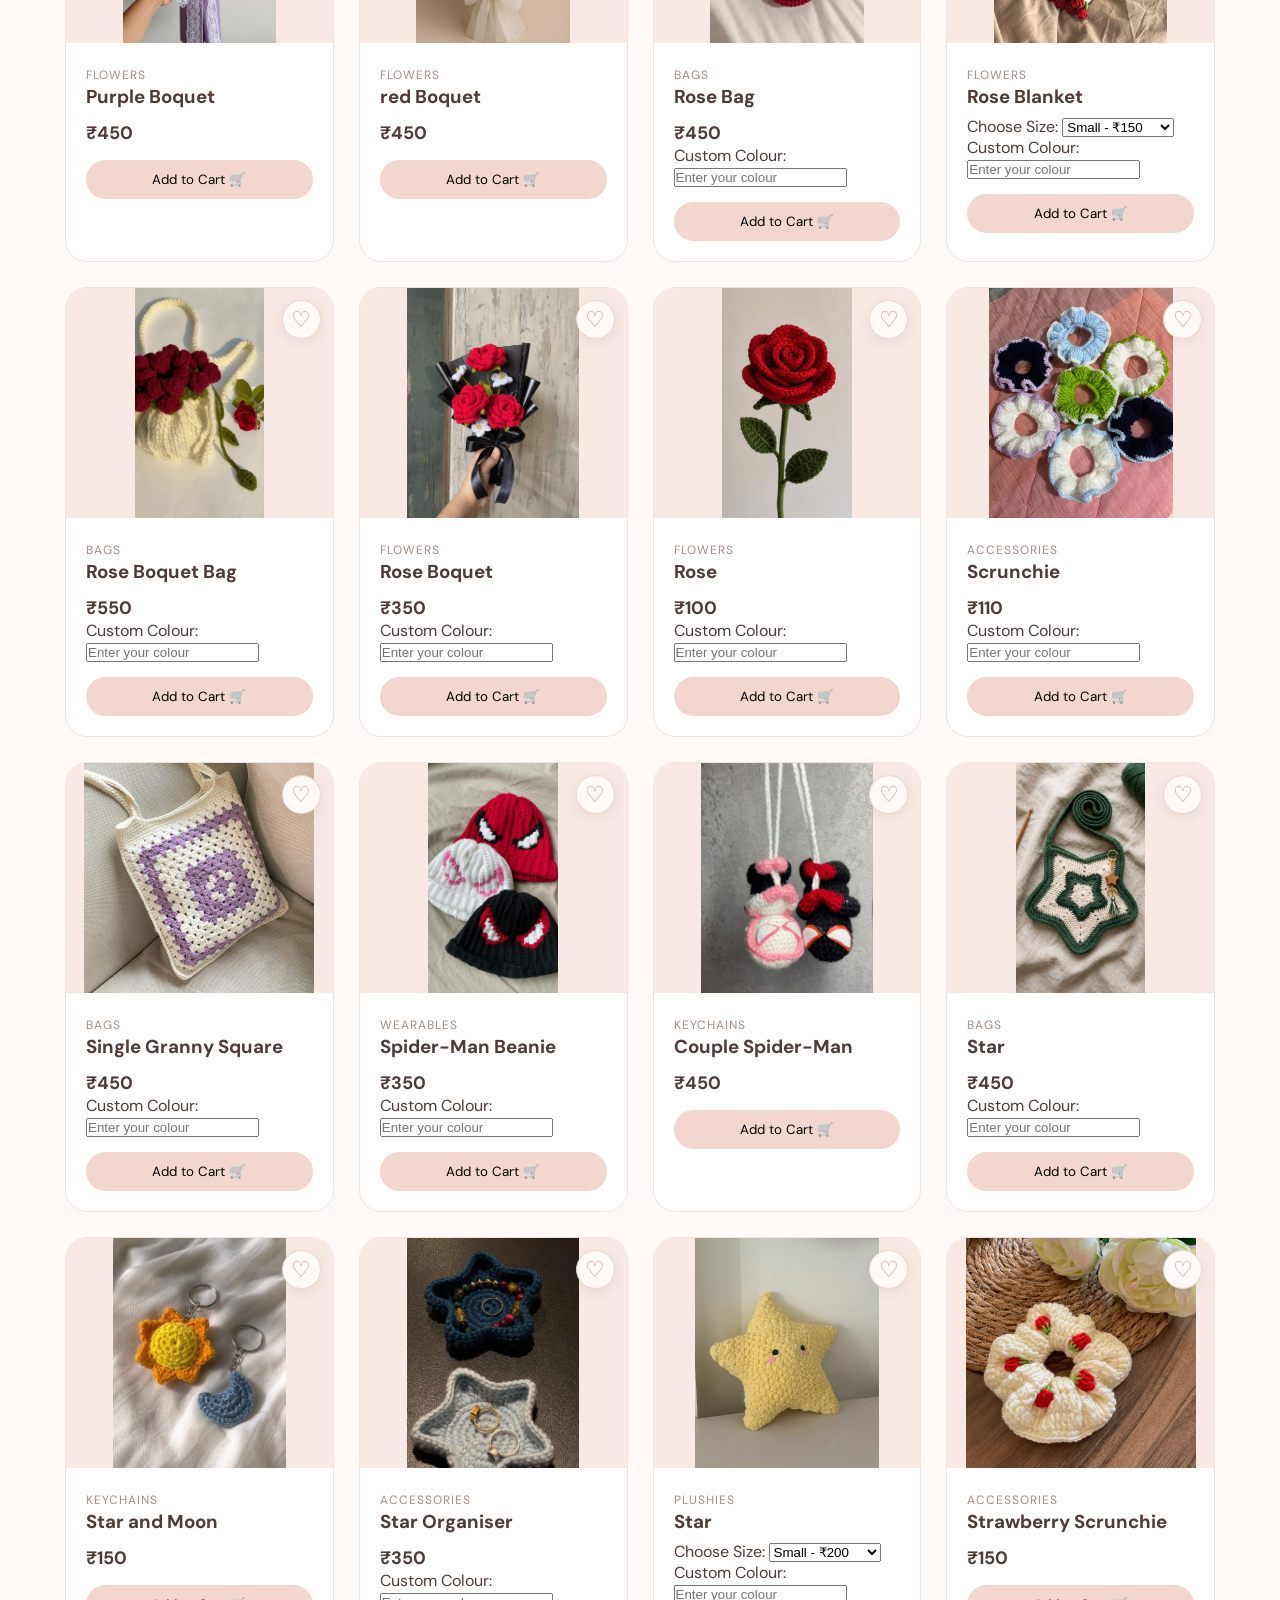
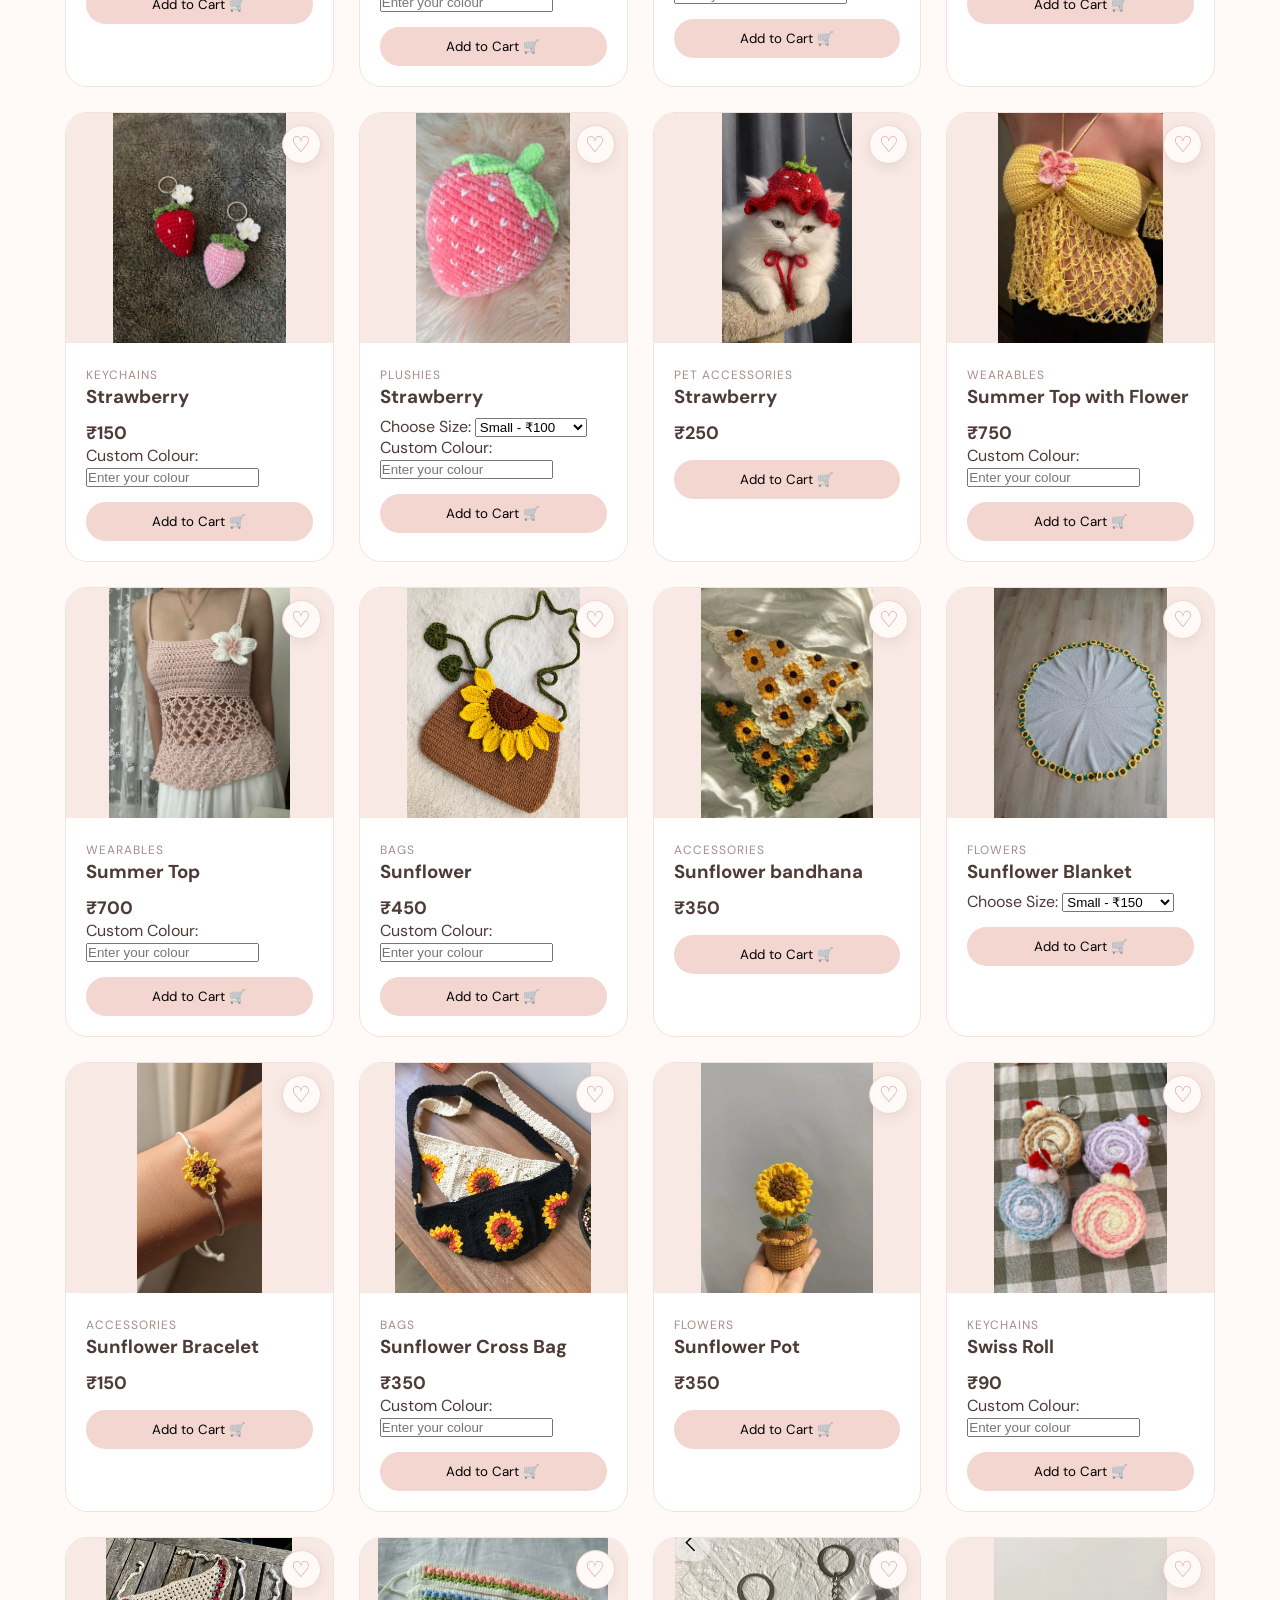
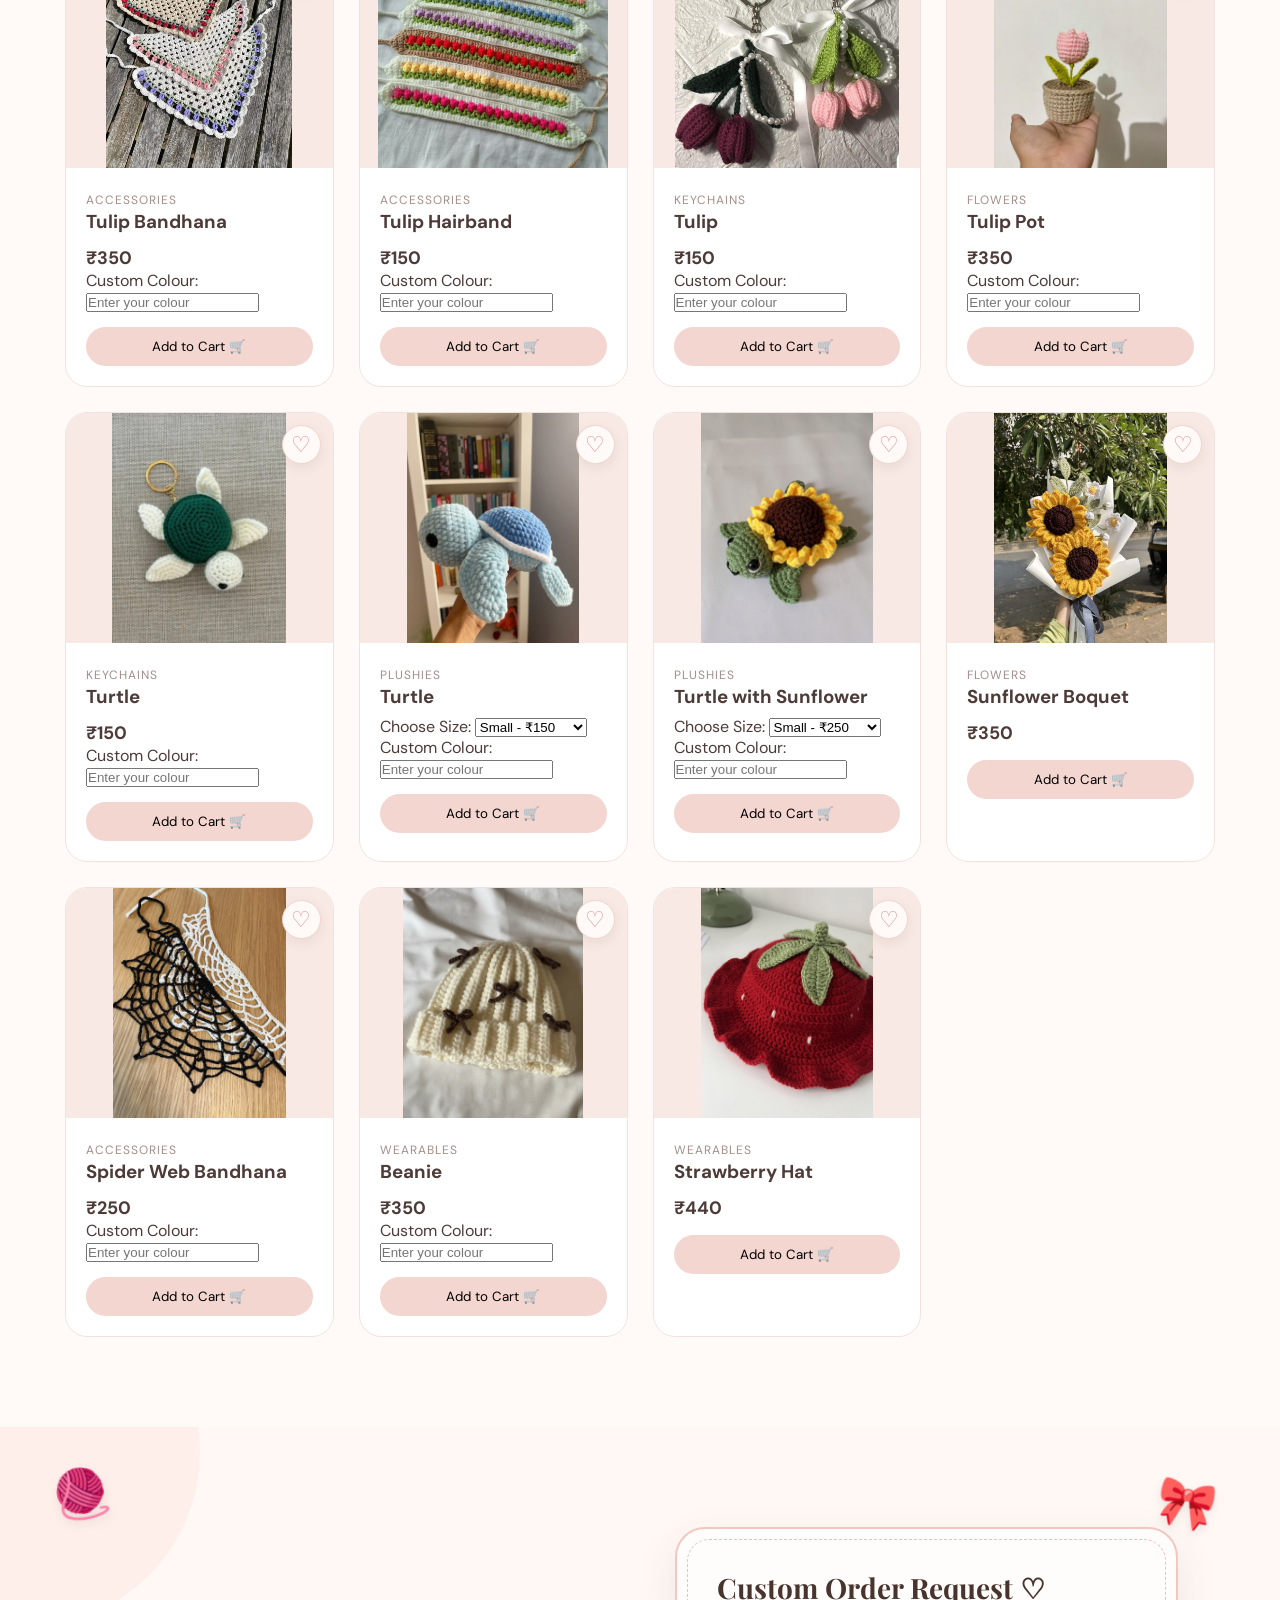
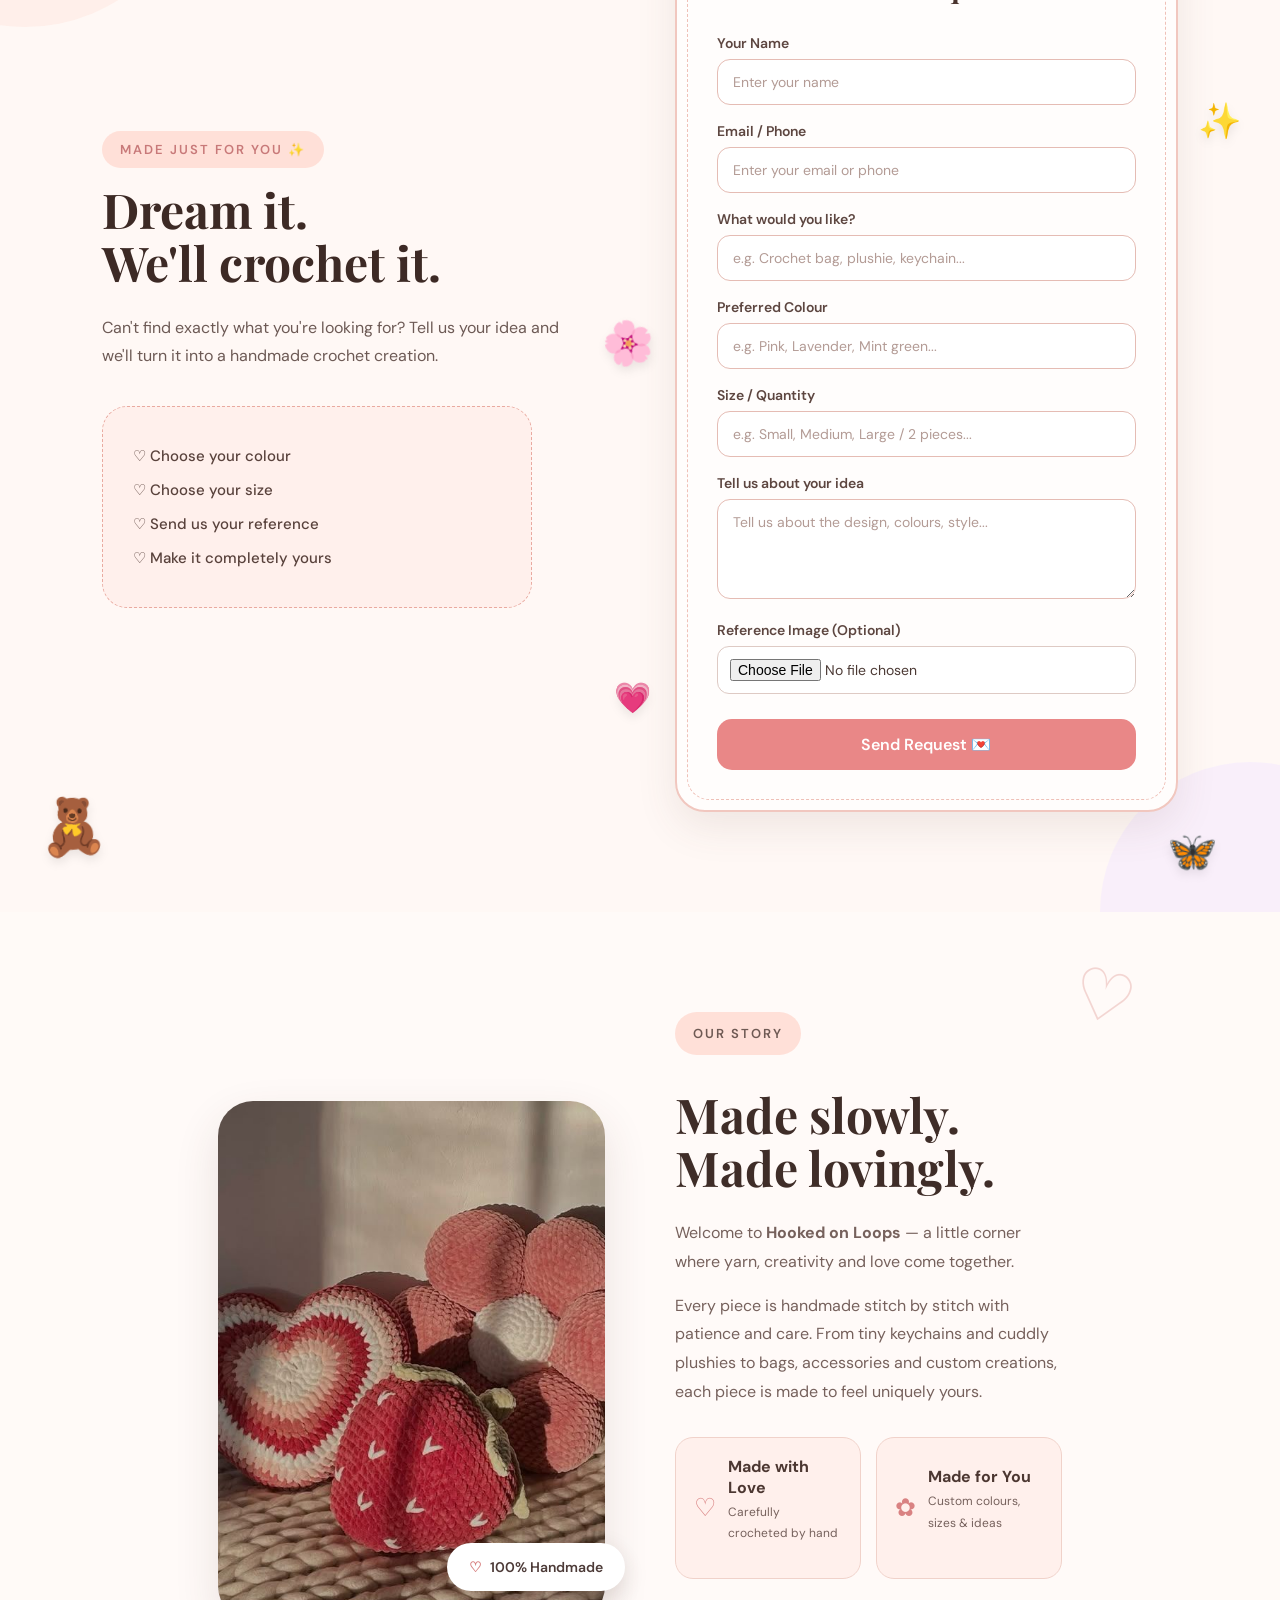
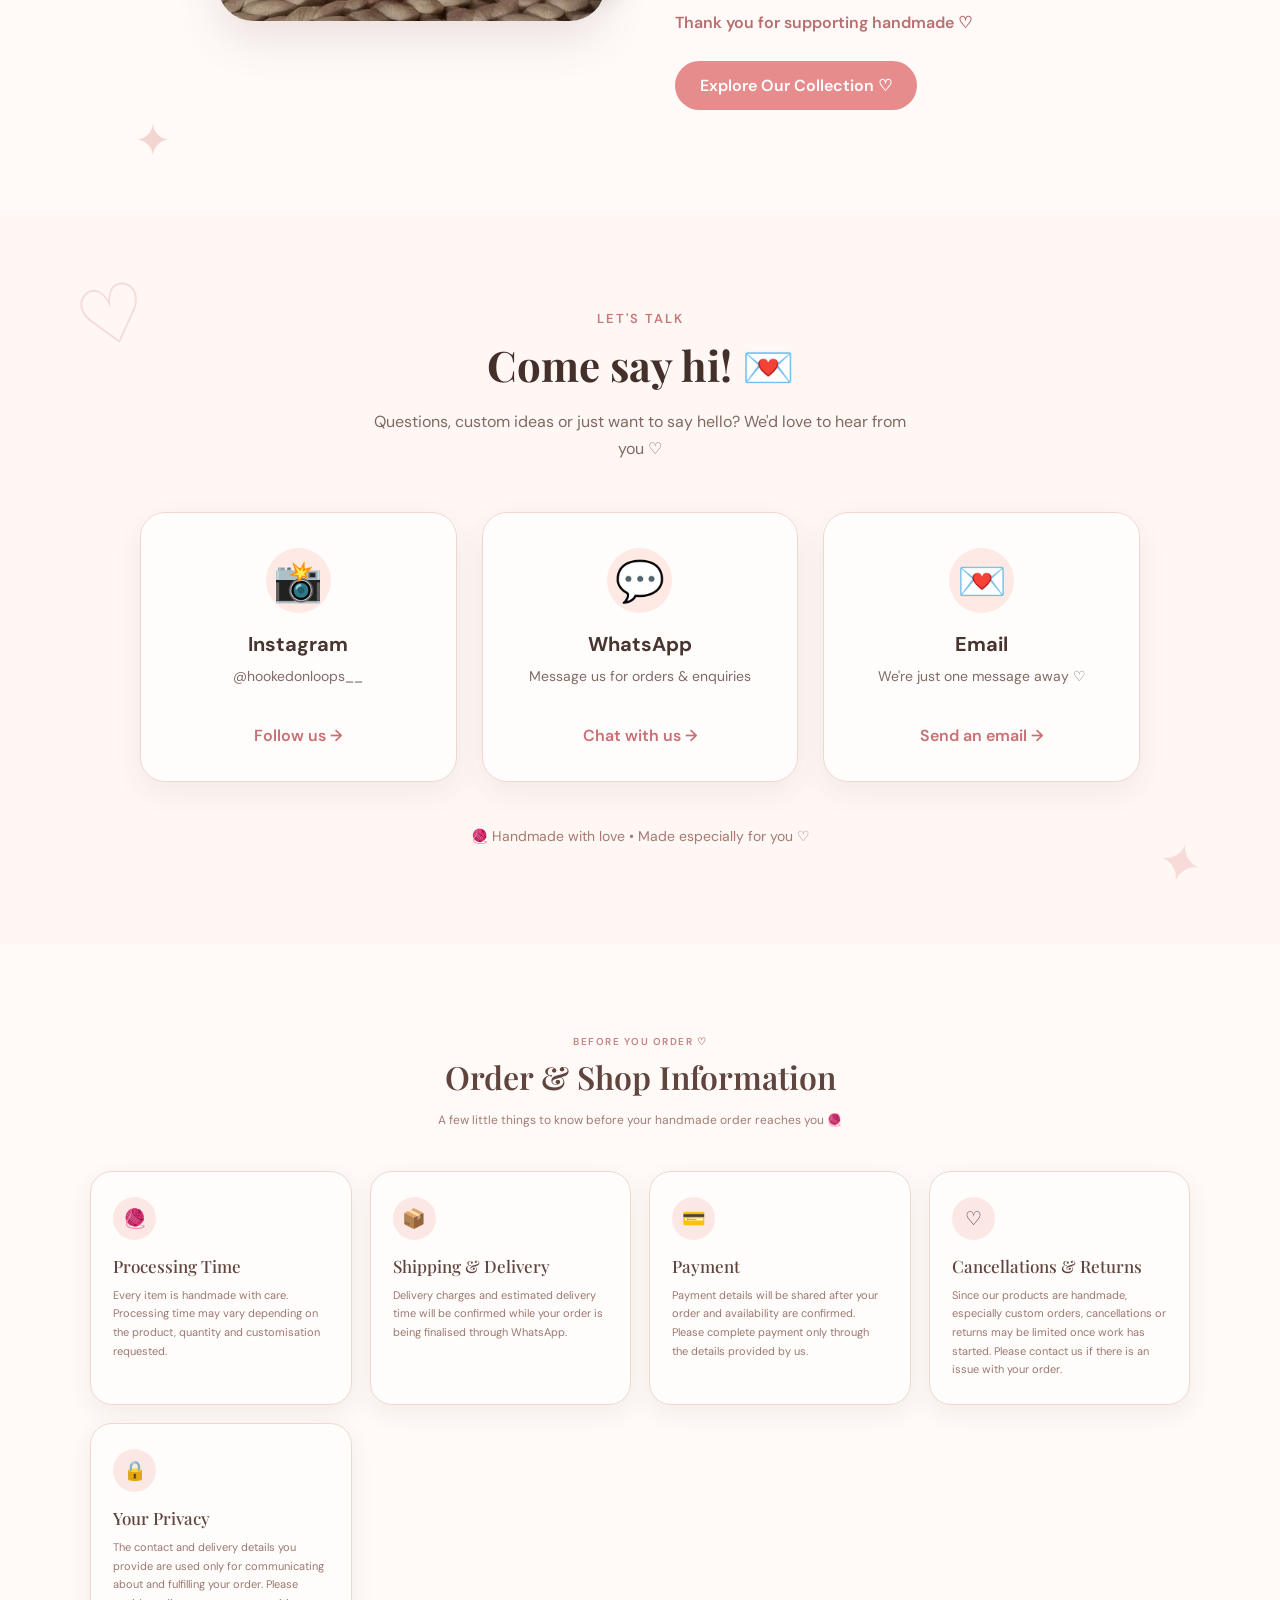
==== commit cd23598c: "Update index.html" ====
--- a/index.html
+++ b/index.html
@@ -4,7 +4,15 @@
     <meta charset="UTF-8">
     <meta name="viewport" content="width=device-width, initial-scale=1.0">
     <meta name="description" content="Shop handmade crochet creations from Hooked on Loops, including plushies, keychains, bags, flowers, accessories, wearables, pet accessories and custom crochet orders.">
-
+    <!-- Social Media / WhatsApp Preview -->
+<meta property="og:title" content="Hooked on Loops | Handmade Crochet ♡">
+
+<meta property="og:description" content="Cute handmade crochet creations — plushies, keychains, bags, flowers, accessories and custom orders ♡">
+
+<meta property="og:type" content="website">
+
+<meta property="og:url" content="https://neethss.github.io/hooked-on-loopss/">
+    
     <link rel="preconnect" href="https://fonts.googleapis.com">
     <link rel="preconnect" href="https://fonts.gstatic.com" crossorigin>
     <link href="https://fonts.googleapis.com/css2?family=DM+Sans:wght@400;500;600;700&family=Playfair+Display:wght@500;600;700&display=swap" rel="stylesheet">
